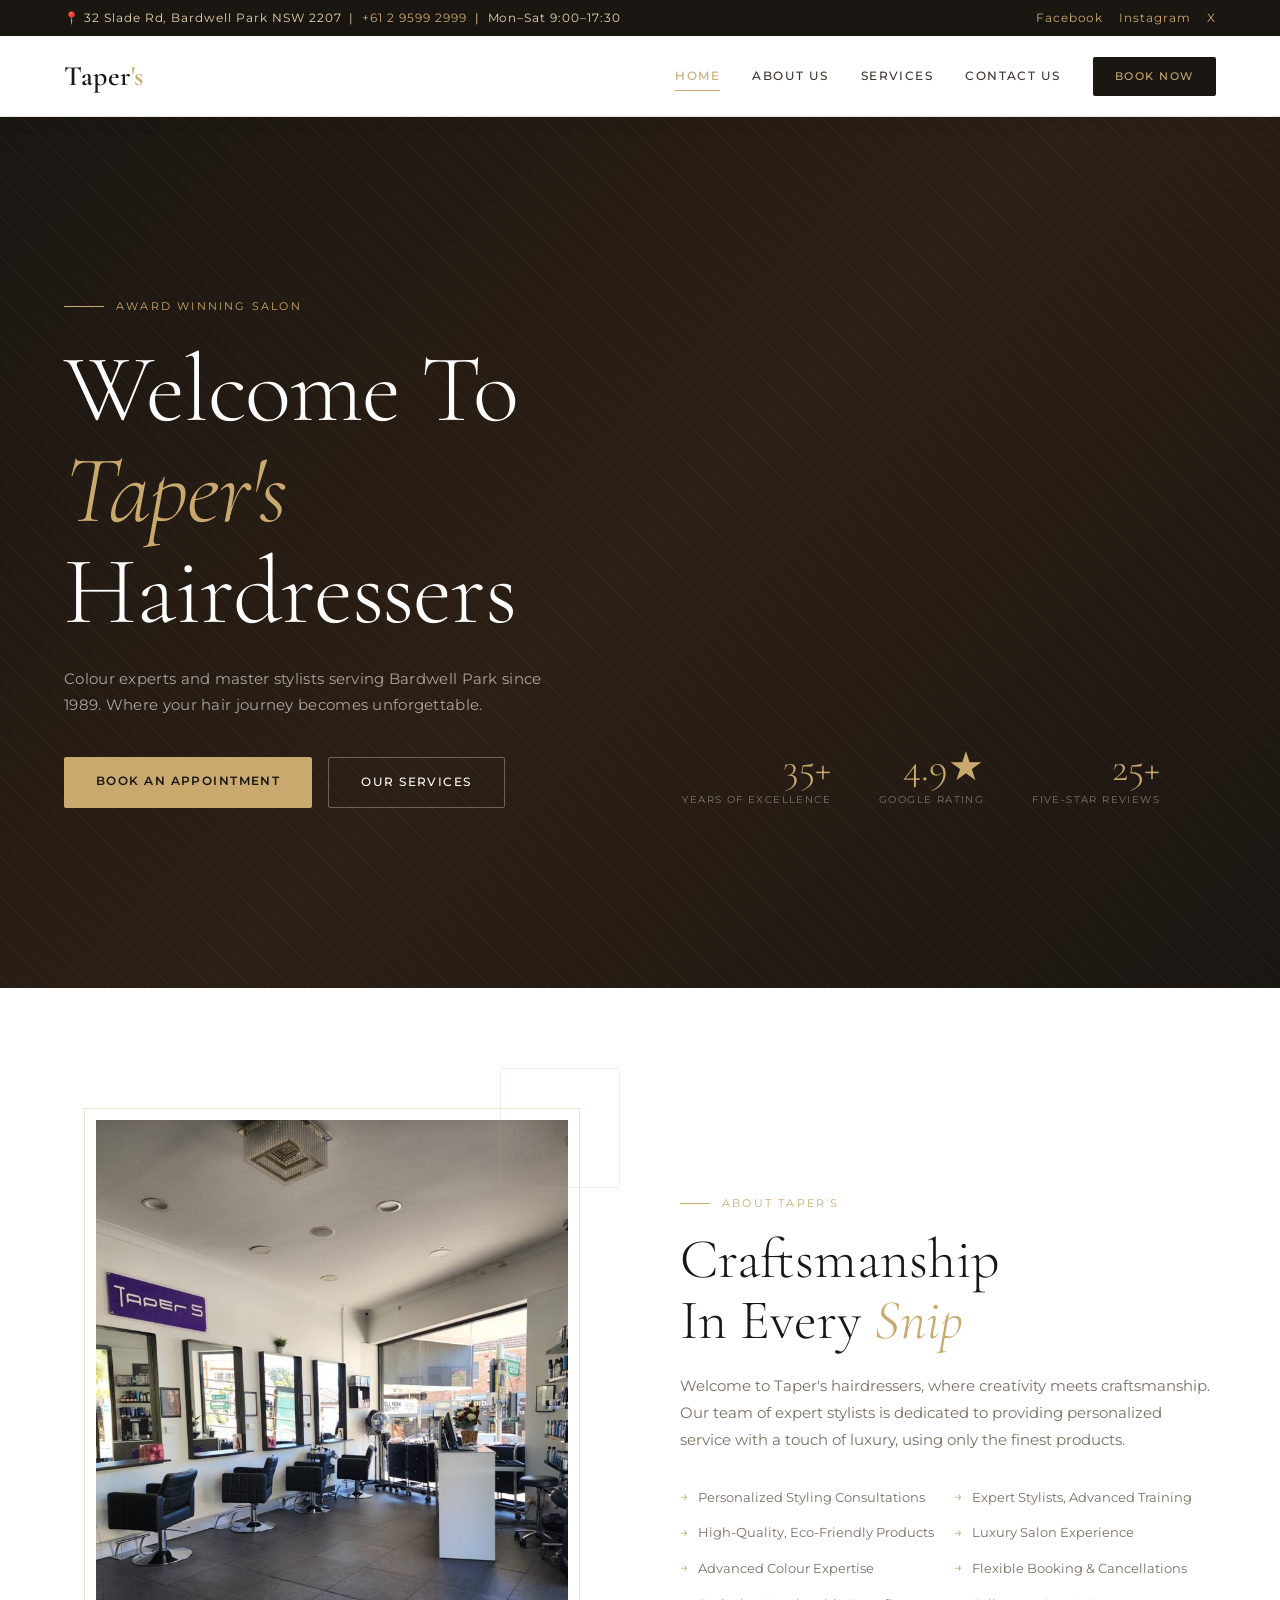
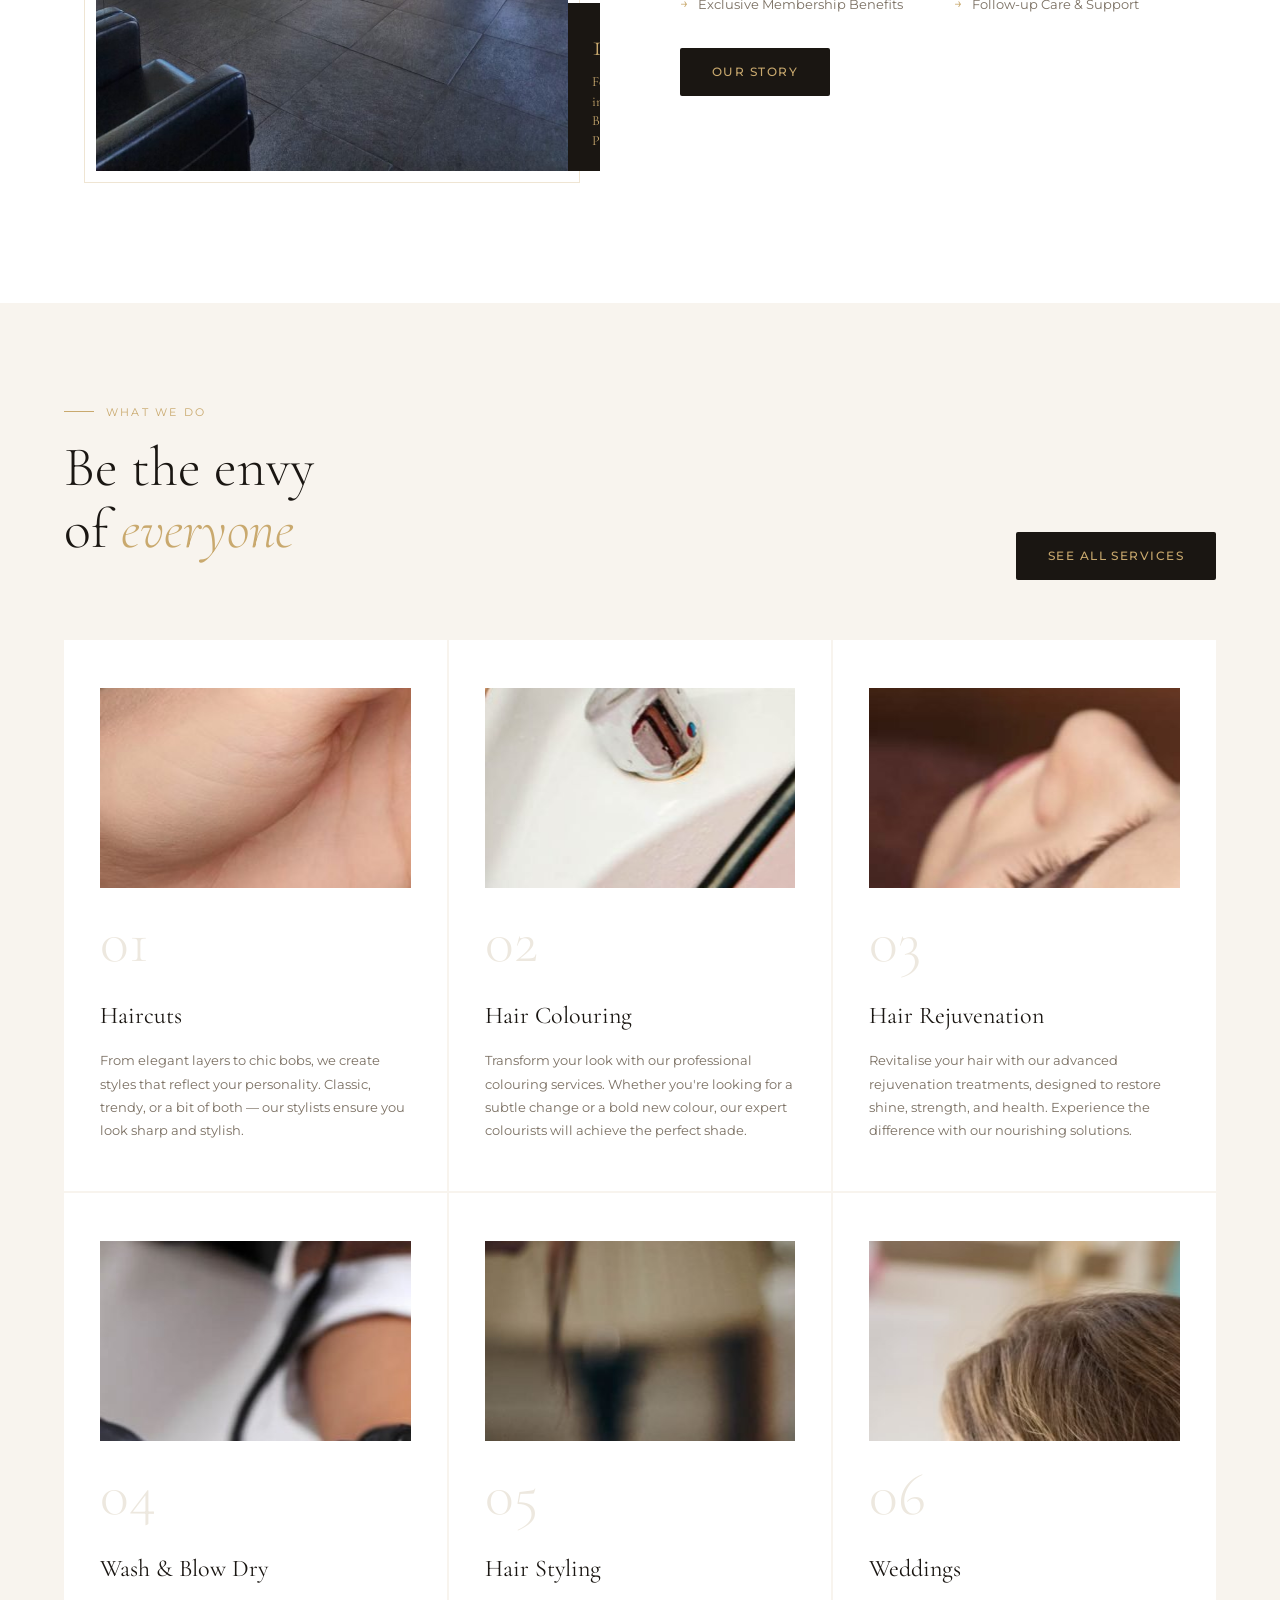
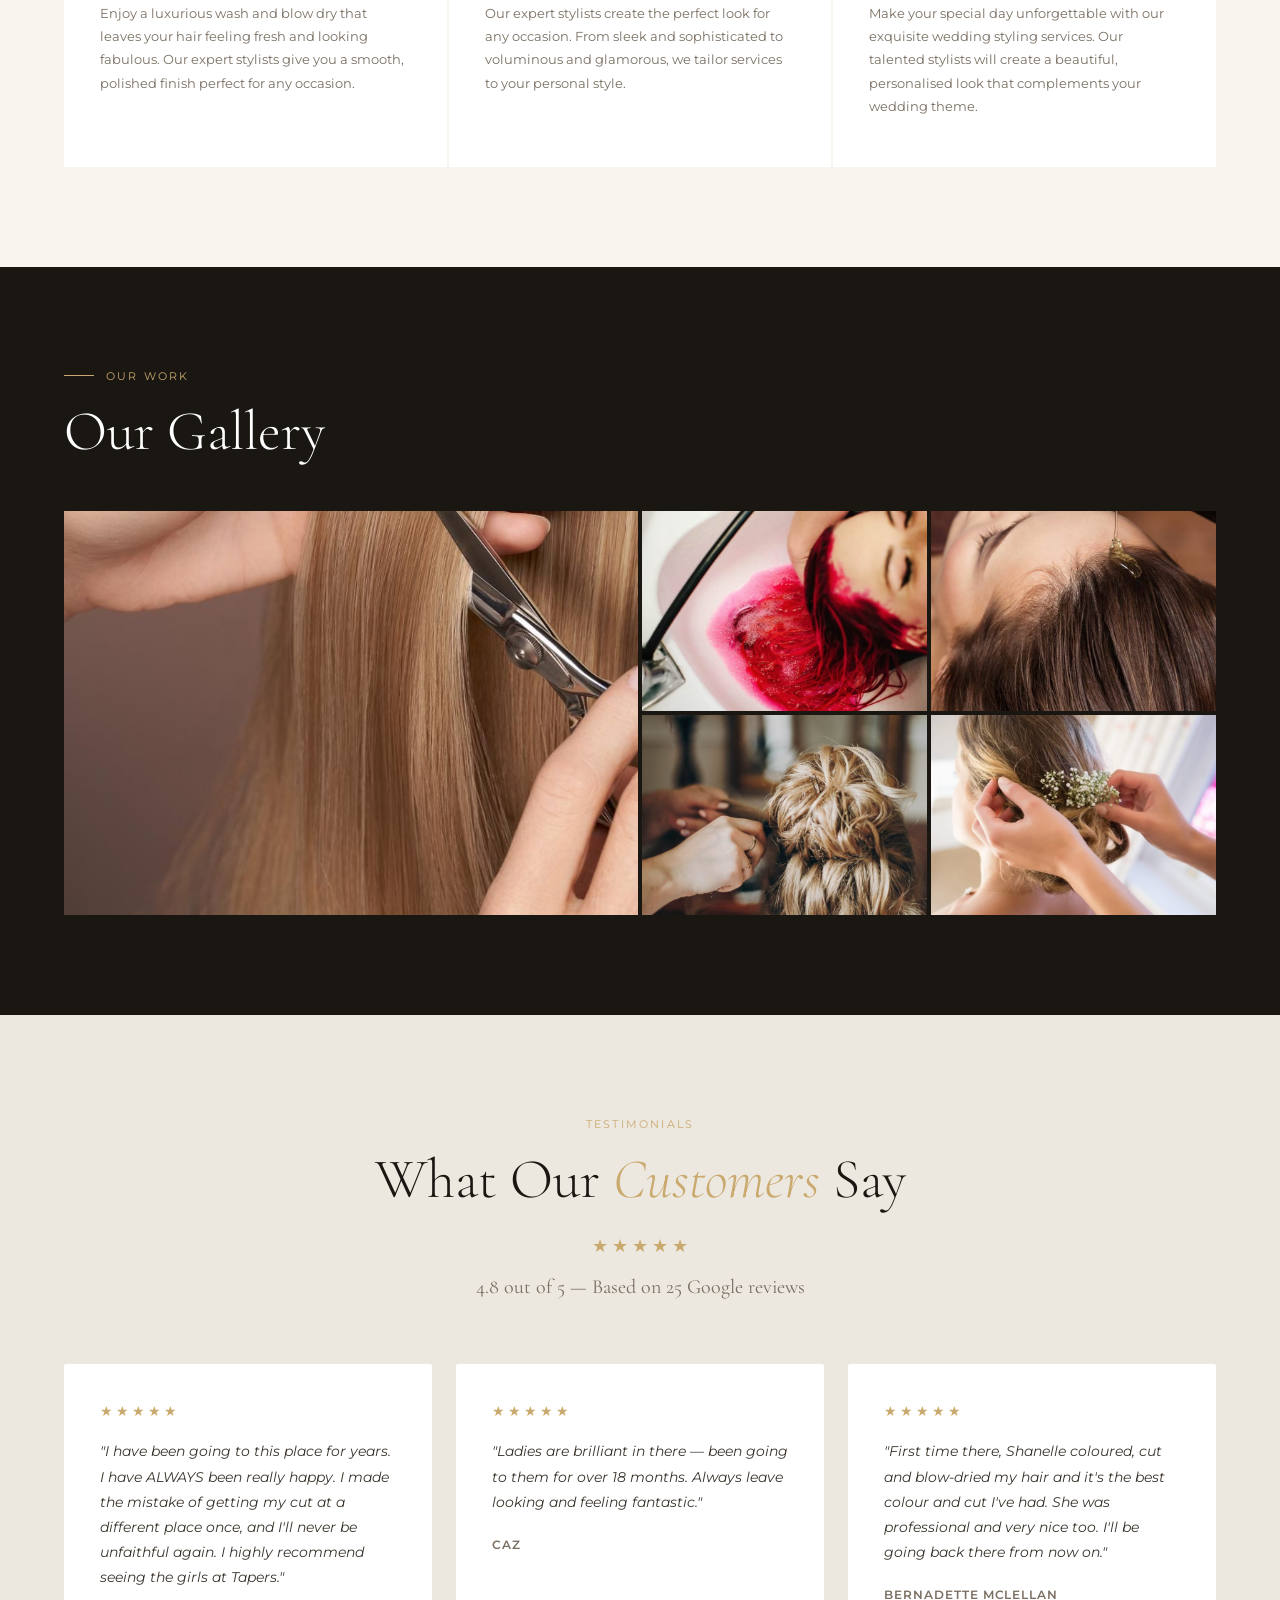
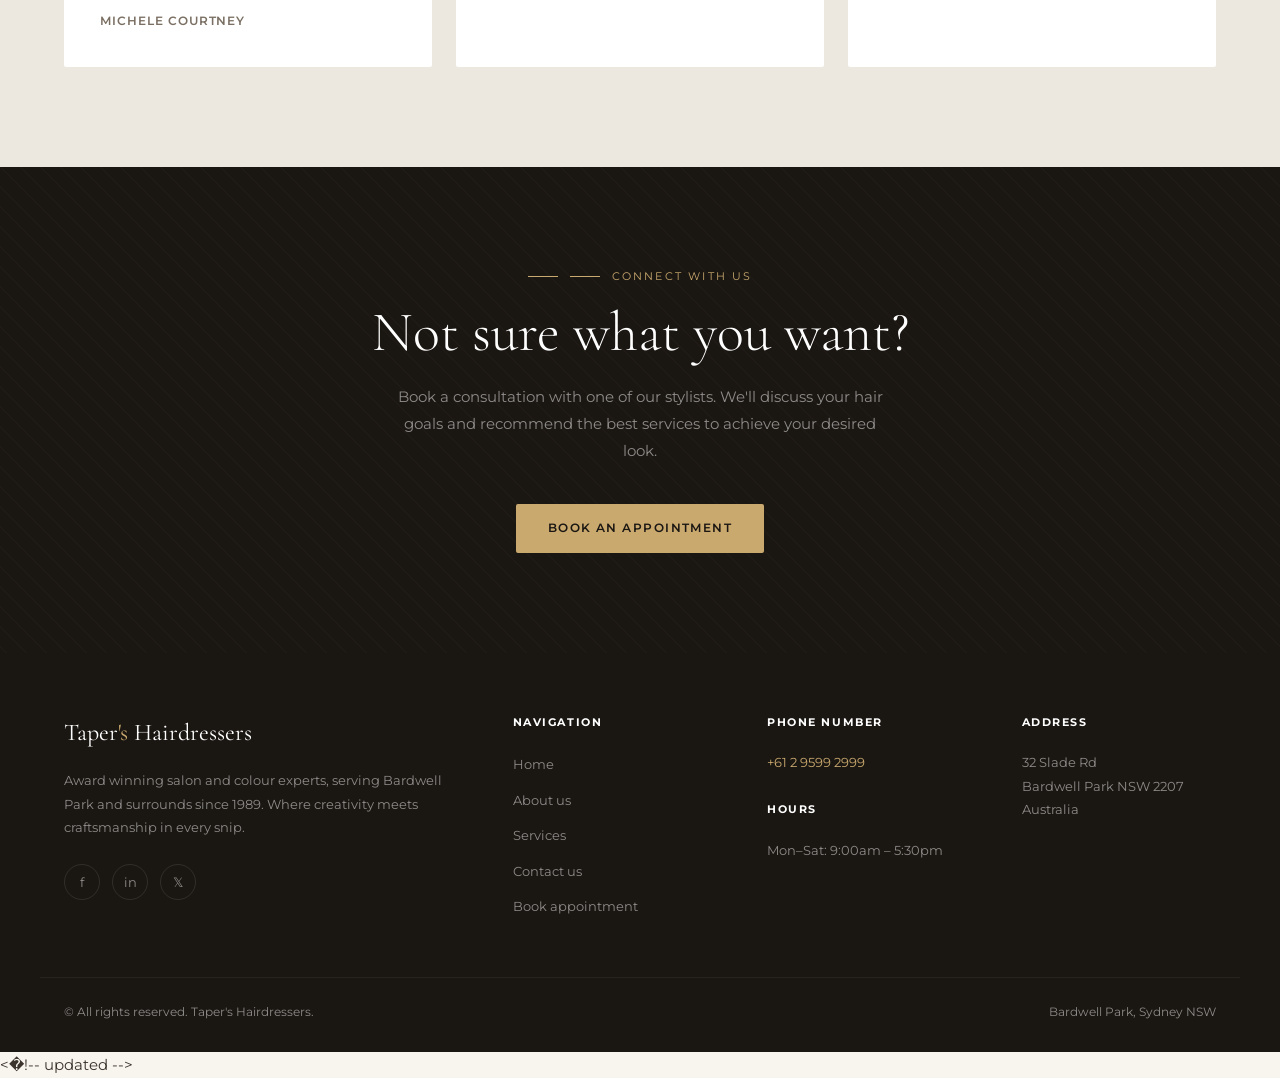
==== index.html @ 1b5b7ba8 "Refactor image handling in about section and add .gitignore for Netlify" ====
<!DOCTYPE html>
<html lang="en">
<head>
  <meta charset="UTF-8">
  <meta name="viewport" content="width=device-width, initial-scale=1.0">
  <title>Taper's Hairdressers – Award Winning Salon | Bardwell Park</title>
  <link rel="stylesheet" href="css/style.css">
</head>
<body>
  <div id="site-header"></div>

  <!-- HERO -->
  <section class="hero">
    <div class="hero-bg"></div>
    <div class="hero-pattern"></div>
    <div class="hero-content">
      <div class="hero-label animate delay-1">Award Winning Salon</div>
      <h1 class="animate delay-2">Welcome To<br><em>Taper's</em><br>Hairdressers</h1>
      <p class="animate delay-3">Colour experts and master stylists serving Bardwell Park since 1989. Where your hair journey becomes unforgettable.</p>
      <div class="hero-cta animate delay-4">
        <a href="https://www.makeonlinebooking.com/location/27350/taper-s-hairdressers-bardwell-park" target="_blank" class="btn-primary">Book An Appointment</a>
        <a href="services.html" class="btn-outline">Our Services</a>
      </div>
      <div class="hero-stats">
        <div class="stat-item">
          <div class="stat-num">35+</div>
          <div class="stat-label">Years of excellence</div>
        </div>
        <div class="stat-item">
          <div class="stat-num">4.9★</div>
          <div class="stat-label">Google rating</div>
        </div>
        <div class="stat-item">
          <div class="stat-num">25+</div>
          <div class="stat-label">Five-star reviews</div>
        </div>
      </div>
    </div>
  </section>

  <!-- ABOUT PREVIEW -->
  <section class="about">
    <div class="section-inner">
      <div class="about-grid">
        <div class="about-image-wrap">
          <div class="about-image-placeholder">
            <div class="about-image-inner">
              <img src="images/Shop.jpg" alt="Salon" style="width:100%;height:100%;object-fit:cover;display:block;">
              <div class="about-badge">
                <strong>1989</strong>
                Founded in Bardwell Park
              </div>
            </div>
          </div>
          <div class="about-accent"></div>
        </div>
        <div>
          <div class="section-label delay-1">About Taper's</div>
          <h2 class="section-title delay-2">Craftsmanship<br>In Every <em>Snip</em></h2>
          <p class="section-subtitle delay-3">Welcome to Taper's hairdressers, where creativity meets craftsmanship. Our team of expert stylists is dedicated to providing personalized service with a touch of luxury, using only the finest products.</p>
          <ul class="features-list">
            <li>Personalized Styling Consultations</li>
            <li>Expert Stylists, Advanced Training</li>
            <li>High-Quality, Eco-Friendly Products</li>
            <li>Luxury Salon Experience</li>
            <li>Advanced Colour Expertise</li>
            <li>Flexible Booking & Cancellations</li>
            <li>Exclusive Membership Benefits</li>
            <li>Follow-up Care & Support</li>
          </ul>
          <a href="about.html" class="btn-dark">Our Story</a>
        </div>
      </div>
    </div>
  </section>

  <!-- SERVICES PREVIEW -->
  <section class="services">
    <div class="section-inner">
      <div class="services-header">
        <div>
          <div class="section-label">What We Do</div>
          <h2 class="section-title">Be the envy<br>of <em>everyone</em></h2>
        </div>
        <a href="services.html" class="btn-dark">See All Services</a>
      </div>
      <div class="services-grid">
        <div class="service-card">
          <div class="service-img" style="background-image:url('images/Haircuts.jpg')"></div>
          <div class="service-num">01</div>
          <h3>Haircuts</h3>
          <p>From elegant layers to chic bobs, we create styles that reflect your personality. Classic, trendy, or a bit of both — our stylists ensure you look sharp and stylish.</p>
        </div>
        <div class="service-card">
          <div class="service-img" style="background-image:url('images/Hair%20Coluring.jpg')"></div>
          <div class="service-num">02</div>
          <h3>Hair Colouring</h3>
          <p>Transform your look with our professional colouring services. Whether you're looking for a subtle change or a bold new colour, our expert colourists will achieve the perfect shade.</p>
        </div>
        <div class="service-card">
          <div class="service-img" style="background-image:url('images/Hair%20Rejuvenation.jpg')"></div>
          <div class="service-num">03</div>
          <h3>Hair Rejuvenation</h3>
          <p>Revitalise your hair with our advanced rejuvenation treatments, designed to restore shine, strength, and health. Experience the difference with our nourishing solutions.</p>
        </div>
        <div class="service-card">
          <div class="service-img" style="background-image:url('images/Wash%20%26%20Blow%20Dry.jpg')"></div>
          <div class="service-num">04</div>
          <h3>Wash &amp; Blow Dry</h3>
          <p>Enjoy a luxurious wash and blow dry that leaves your hair feeling fresh and looking fabulous. Our expert stylists give you a smooth, polished finish perfect for any occasion.</p>
        </div>
        <div class="service-card">
          <div class="service-img" style="background-image:url('images/Hair%20Styling.jpg')"></div>
          <div class="service-num">05</div>
          <h3>Hair Styling</h3>
          <p>Our expert stylists create the perfect look for any occasion. From sleek and sophisticated to voluminous and glamorous, we tailor services to your personal style.</p>
        </div>
        <div class="service-card">
          <div class="service-img" style="background-image:url('images/Weddings.jpg')"></div>
          <div class="service-num">06</div>
          <h3>Weddings</h3>
          <p>Make your special day unforgettable with our exquisite wedding styling services. Our talented stylists will create a beautiful, personalised look that complements your wedding theme.</p>
        </div>
      </div>
    </div>
  </section>

  <!-- GALLERY -->
  <section class="gallery">
    <div class="section-inner">
      <div class="gallery-header">
        <div class="section-label" style="color:var(--gold)">Our Work</div>
        <h2 class="section-title">Our Gallery</h2>
      </div>
      <div class="gallery-grid">
        <div class="gallery-item" style="background-image:url('images/Haircuts.jpg')">
          <div class="gallery-item-inner">
            <div class="gallery-overlay"></div>
          </div>
        </div>
        <div class="gallery-item" style="background-image:url('images/Hair%20Coluring.jpg')"><div class="gallery-item-inner"><div class="gallery-overlay"></div></div></div>
        <div class="gallery-item" style="background-image:url('images/Hair%20Rejuvenation.jpg')"><div class="gallery-item-inner"><div class="gallery-overlay"></div></div></div>
        <div class="gallery-item" style="background-image:url('images/Hair%20Styling.jpg')"><div class="gallery-item-inner"><div class="gallery-overlay"></div></div></div>
        <div class="gallery-item" style="background-image:url('images/Weddings.jpg')"><div class="gallery-item-inner"><div class="gallery-overlay"></div></div></div>
      </div>
    </div>
  </section>

  <!-- REVIEWS -->
  <section class="reviews">
    <div class="section-inner">
      <div class="reviews-header">
        <div class="section-label">Testimonials</div>
        <h2 class="section-title">What Our <em>Customers</em> Say</h2>
        <div class="stars">
          <span class="star">★</span><span class="star">★</span><span class="star">★</span><span class="star">★</span><span class="star">★</span>
        </div>
        <p class="rating-text">4.8 out of 5 — Based on 25 Google reviews</p>
      </div>
      <div class="reviews-grid">
        <div class="review-card">
          <div class="review-stars">
            <span class="star">★</span><span class="star">★</span><span class="star">★</span><span class="star">★</span><span class="star">★</span>
          </div>
          <p class="review-text">"I have been going to this place for years. I have ALWAYS been really happy. I made the mistake of getting my cut at a different place once, and I'll never be unfaithful again. I highly recommend seeing the girls at Tapers."</p>
          <div class="review-author">Michele Courtney</div>
        </div>
        <div class="review-card">
          <div class="review-stars">
            <span class="star">★</span><span class="star">★</span><span class="star">★</span><span class="star">★</span><span class="star">★</span>
          </div>
          <p class="review-text">"Ladies are brilliant in there — been going to them for over 18 months. Always leave looking and feeling fantastic."</p>
          <div class="review-author">Caz</div>
        </div>
        <div class="review-card">
          <div class="review-stars">
            <span class="star">★</span><span class="star">★</span><span class="star">★</span><span class="star">★</span><span class="star">★</span>
          </div>
          <p class="review-text">"First time there, Shanelle coloured, cut and blow-dried my hair and it's the best colour and cut I've had. She was professional and very nice too. I'll be going back there from now on."</p>
          <div class="review-author">Bernadette McLellan</div>
        </div>
      </div>
    </div>
  </section>

  <!-- CTA -->
  <section class="cta-section">
    <div class="section-inner">
      <div class="section-label" style="justify-content:center;color:var(--gold)">
        <span style="display:block;width:30px;height:1px;background:var(--gold)"></span>
        Connect With Us
      </div>
      <h2 class="section-title">Not sure what you want?</h2>
      <p>Book a consultation with one of our stylists. We'll discuss your hair goals and recommend the best services to achieve your desired look.</p>
      <a href="https://www.makeonlinebooking.com/location/27350/taper-s-hairdressers-bardwell-park" target="_blank" class="btn-primary">Book An Appointment</a>
    </div>
  </section>

  <div id="site-footer"></div>

  <script src="js/main.js"></script>
  <script>
    document.getElementById('site-header').innerHTML = getHeader('Home');
    document.getElementById('site-footer').innerHTML = getFooter();
    initHamburger();
    initAnimations();
  </script>
</body>
</html>
< ! - -   u p d a t e d   - - > 
 
 
---- css/style.css ----
@import url('https://fonts.googleapis.com/css2?family=Cormorant+Garamond:ital,wght@0,300;0,400;0,500;0,600;1,300;1,400&family=Montserrat:wght@300;400;500;600&display=swap');

*, *::before, *::after { box-sizing: border-box; margin: 0; padding: 0; }

:root {
  --gold: #c9a96e;
  --gold-light: #e8d5b0;
  --dark: #1a1612;
  --dark-mid: #2c2620;
  --cream: #f8f4ee;
  --cream-mid: #ede8df;
  --text: #3a342c;
  --text-light: #7a6f62;
  --white: #ffffff;
}

html { scroll-behavior: smooth; }

body {
  font-family: 'Montserrat', sans-serif;
  background: var(--cream);
  color: var(--text);
  font-size: 15px;
  line-height: 1.7;
  overflow-x: hidden;
}

/* ── TOP BAR ── */
.top-bar {
  background: var(--dark);
  color: var(--gold-light);
  font-size: 12px;
  letter-spacing: 0.08em;
  padding: 8px 0;
  text-align: center;
}
.top-bar-inner {
  max-width: 1200px;
  margin: 0 auto;
  padding: 0 24px;
  display: flex;
  justify-content: space-between;
  align-items: center;
}
.top-bar a { color: var(--gold); text-decoration: none; }
.top-bar .socials { display: flex; gap: 16px; }
.top-bar .socials a:hover { color: var(--white); }

/* ── HEADER ── */
header {
  background: var(--white);
  border-bottom: 1px solid var(--cream-mid);
  position: sticky;
  top: 0;
  z-index: 100;
  box-shadow: 0 2px 20px rgba(0,0,0,0.06);
}
.header-inner {
  max-width: 1200px;
  margin: 0 auto;
  padding: 0 24px;
  display: flex;
  justify-content: space-between;
  align-items: center;
  height: 80px;
}
.logo {
  font-family: 'Cormorant Garamond', serif;
  font-size: 28px;
  font-weight: 600;
  color: var(--dark);
  text-decoration: none;
  letter-spacing: 0.02em;
}
.logo span { color: var(--gold); }

nav { display: flex; gap: 32px; align-items: center; }
nav a {
  font-size: 12px;
  font-weight: 500;
  letter-spacing: 0.12em;
  text-transform: uppercase;
  color: var(--text);
  text-decoration: none;
  position: relative;
  transition: color 0.25s;
}
nav a::after {
  content: '';
  position: absolute;
  bottom: -4px;
  left: 0;
  width: 0;
  height: 1px;
  background: var(--gold);
  transition: width 0.3s;
}
nav a:hover, nav a.active { color: var(--gold); }
nav a:hover::after, nav a.active::after { width: 100%; }

.btn-book {
  background: var(--dark);
  color: var(--gold) !important;
  padding: 10px 22px;
  border-radius: 2px;
  font-size: 11px !important;
  letter-spacing: 0.14em !important;
  transition: background 0.25s !important;
}
.btn-book::after { display: none !important; }
.btn-book:hover { background: var(--gold) !important; color: var(--dark) !important; }

/* ── HAMBURGER ── */
.hamburger {
  display: none;
  flex-direction: column;
  gap: 5px;
  cursor: pointer;
  padding: 4px;
  background: none;
  border: none;
}
.hamburger span {
  display: block;
  width: 24px;
  height: 2px;
  background: var(--dark);
  transition: all 0.3s;
}

/* ── HERO ── */
.hero {
  position: relative;
  min-height: 90vh;
  display: flex;
  align-items: center;
  background: var(--dark);
  overflow: hidden;
}
.hero-bg {
  position: absolute;
  inset: 0;
  background: linear-gradient(135deg, var(--dark) 0%, #2c1f15 50%, #1a1612 100%);
}
.hero-pattern {
  position: absolute;
  inset: 0;
  opacity: 0.04;
  background-image: repeating-linear-gradient(45deg, var(--gold) 0, var(--gold) 1px, transparent 0, transparent 50%);
  background-size: 20px 20px;
}
.hero-content {
  position: relative;
  max-width: 1200px;
  margin: 0 auto;
  padding: 80px 24px;
  width: 100%;
}
.hero-label {
  font-size: 11px;
  letter-spacing: 0.2em;
  text-transform: uppercase;
  color: var(--gold);
  margin-bottom: 24px;
  display: flex;
  align-items: center;
  gap: 12px;
}
.hero-label::before {
  content: '';
  display: block;
  width: 40px;
  height: 1px;
  background: var(--gold);
}
.hero h1 {
  font-family: 'Cormorant Garamond', serif;
  font-size: clamp(52px, 8vw, 96px);
  font-weight: 300;
  color: var(--white);
  line-height: 1.05;
  margin-bottom: 24px;
  letter-spacing: -0.01em;
}
.hero h1 em {
  font-style: italic;
  color: var(--gold);
}
.hero p {
  font-size: 15px;
  color: rgba(255,255,255,0.6);
  max-width: 480px;
  margin-bottom: 40px;
  letter-spacing: 0.02em;
}
.hero-cta {
  display: flex;
  gap: 16px;
  flex-wrap: wrap;
}
.btn-primary {
  background: var(--gold);
  color: var(--dark);
  padding: 14px 32px;
  font-size: 12px;
  font-weight: 600;
  letter-spacing: 0.12em;
  text-transform: uppercase;
  text-decoration: none;
  border-radius: 2px;
  transition: all 0.25s;
  display: inline-block;
}
.btn-primary:hover { background: var(--gold-light); }
.btn-outline {
  border: 1px solid rgba(255,255,255,0.3);
  color: var(--white);
  padding: 14px 32px;
  font-size: 12px;
  font-weight: 500;
  letter-spacing: 0.12em;
  text-transform: uppercase;
  text-decoration: none;
  border-radius: 2px;
  transition: all 0.25s;
  display: inline-block;
}
.btn-outline:hover { border-color: var(--gold); color: var(--gold); }

.hero-stats {
  position: absolute;
  right: 80px;
  bottom: 80px;
  display: flex;
  gap: 48px;
}
.stat-item { text-align: right; }
.stat-num {
  font-family: 'Cormorant Garamond', serif;
  font-size: 40px;
  font-weight: 300;
  color: var(--gold);
  line-height: 1;
}
.stat-label {
  font-size: 10px;
  letter-spacing: 0.14em;
  text-transform: uppercase;
  color: rgba(255,255,255,0.4);
  margin-top: 4px;
}

/* ── SECTIONS ── */
section { padding: 100px 0; }
.section-inner { max-width: 1200px; margin: 0 auto; padding: 0 24px; }

.section-label {
  font-size: 11px;
  letter-spacing: 0.2em;
  text-transform: uppercase;
  color: var(--gold);
  margin-bottom: 16px;
  display: flex;
  align-items: center;
  gap: 12px;
}
.section-label::before {
  content: '';
  display: block;
  width: 30px;
  height: 1px;
  background: var(--gold);
}
.section-title {
  font-family: 'Cormorant Garamond', serif;
  font-size: clamp(36px, 5vw, 56px);
  font-weight: 300;
  color: var(--dark);
  line-height: 1.1;
  margin-bottom: 20px;
}
.section-title em { font-style: italic; color: var(--gold); }
.section-subtitle {
  font-size: 15px;
  color: var(--text-light);
  max-width: 560px;
  line-height: 1.8;
}

/* ── ABOUT SECTION ── */
.about { background: var(--white); }
.about-grid {
  display: grid;
  grid-template-columns: 1fr 1fr;
  gap: 80px;
  align-items: center;
}
.about-image-wrap {
  position: relative;
}
.about-image-placeholder {
  width: 100%;
  aspect-ratio: 3/4;
  border-radius: 2px;
  display: flex;
  align-items: center;
  justify-content: center;
  overflow: hidden;
}
.about-image-placeholder::before {
  content: '';
  position: absolute;
  inset: 20px;
  border: 1px solid var(--gold);
  opacity: 0.3;
}
.about-image-inner {
  width: 100%;
  height: 100%;
  display: flex;
  align-items: flex-end;
  padding: 32px;
  position: relative;
}
.about-image-inner img {
  position: static;
  width: 100%;
  height: 100%;
  object-fit: cover;
  display: block;
}
.about-badge {
  position: relative;
  z-index: 1;
}
.about-accent {
  position: absolute;
  top: -20px;
  right: -20px;
  width: 120px;
  height: 120px;
  border: 1px solid var(--gold);
  opacity: 0.2;
}
.about-badge {
  background: var(--dark);
  color: var(--gold);
  padding: 20px 24px;
  font-family: 'Cormorant Garamond', serif;
  font-size: 14px;
  line-height: 1.4;
}
.about-badge strong {
  display: block;
  font-size: 32px;
  font-weight: 300;
  margin-bottom: 4px;
}
.features-list {
  list-style: none;
  margin: 32px 0;
  display: grid;
  grid-template-columns: 1fr 1fr;
  gap: 12px;
}
.features-list li {
  font-size: 13px;
  color: var(--text-light);
  display: flex;
  align-items: center;
  gap: 10px;
}
.features-list li::before {
  content: '→';
  color: var(--gold);
  font-size: 14px;
  flex-shrink: 0;
}
.btn-dark {
  background: var(--dark);
  color: var(--gold);
  padding: 14px 32px;
  font-size: 12px;
  font-weight: 500;
  letter-spacing: 0.12em;
  text-transform: uppercase;
  text-decoration: none;
  border-radius: 2px;
  transition: all 0.25s;
  display: inline-block;
}
.btn-dark:hover { background: var(--gold); color: var(--dark); }

/* ── SERVICES ── */
.services { background: var(--cream); }
.services-header {
  display: flex;
  justify-content: space-between;
  align-items: flex-end;
  margin-bottom: 60px;
}
.services-grid {
  display: grid;
  grid-template-columns: repeat(3, 1fr);
  gap: 2px;
}
.service-card {
  background: var(--white);
  padding: 48px 36px;
  transition: all 0.3s;
  position: relative;
  overflow: hidden;
}
.service-card::before {
  content: '';
  position: absolute;
  bottom: 0;
  left: 0;
  width: 0;
  height: 2px;
  background: var(--gold);
  transition: width 0.4s;
}
.service-card:hover { transform: translateY(-4px); box-shadow: 0 20px 60px rgba(0,0,0,0.08); }
.service-card:hover::before { width: 100%; }
.service-num {
  font-family: 'Cormorant Garamond', serif;
  font-size: 60px;
  font-weight: 300;
  color: var(--cream-mid);
  line-height: 1;
  margin-bottom: 24px;
}
.service-img {
  width: 100%;
  height: 200px;
  margin-bottom: 24px;
  overflow: hidden;
  position: relative;
}
.service-img img {
  width: 100%;
  height: 200px;
  object-fit: cover;
  display: block;
}
.service-img-inner {
  width: 100%;
  height: 100%;
  background: linear-gradient(135deg, var(--cream-mid) 0%, #c8b89a 100%);
  display: flex;
  align-items: center;
  justify-content: center;
  font-family: 'Cormorant Garamond', serif;
  font-size: 48px;
  color: rgba(201,169,110,0.3);
}
.service-card h3 {
  font-family: 'Cormorant Garamond', serif;
  font-size: 24px;
  font-weight: 400;
  color: var(--dark);
  margin-bottom: 12px;
}
.service-card p { font-size: 13px; color: var(--text-light); line-height: 1.8; }

/* ── GALLERY ── */
.gallery { background: var(--dark); padding: 100px 0; }
.gallery .section-title { color: var(--white); }
.gallery-header { margin-bottom: 48px; }
.gallery-grid {
  display: grid;
  grid-template-columns: repeat(4, 1fr);
  grid-template-rows: 200px 200px;
  gap: 4px;
}
.gallery-item {
  background: var(--dark-mid);
  background-size: cover;
  background-position: center;
  background-repeat: no-repeat;
  overflow: hidden;
  position: relative;
  cursor: pointer;
}
.gallery-item:first-child { grid-column: span 2; grid-row: span 2; }
.gallery-item-inner {
  width: 100%;
  height: 100%;
  background: transparent;
  transition: transform 0.5s;
  display: flex;
  align-items: center;
  justify-content: center;
}
.gallery-item-inner img {
  width: 100%;
  height: 100%;
  object-fit: cover;
  display: block;
}
.gallery-item:hover .gallery-item-inner { transform: scale(1.05); }
.gallery-overlay {
  position: absolute;
  inset: 0;
  background: rgba(201,169,110,0);
  transition: background 0.3s;
  display: flex;
  align-items: center;
  justify-content: center;
}
.gallery-item:hover .gallery-overlay { background: rgba(201,169,110,0.15); }
.gallery-icon {
  font-family: 'Cormorant Garamond', serif;
  font-size: 32px;
  color: rgba(201,169,110,0.4);
  display: none;
}

/* ── REVIEWS ── */
.reviews { background: var(--cream-mid); }
.reviews-header { text-align: center; margin-bottom: 60px; }
.reviews-header .section-label { justify-content: center; }
.reviews-header .section-label::before { display: none; }
.stars {
  display: flex;
  justify-content: center;
  gap: 4px;
  margin-bottom: 8px;
}
.star { color: var(--gold); font-size: 18px; }
.rating-text {
  font-family: 'Cormorant Garamond', serif;
  font-size: 20px;
  color: var(--text-light);
}
.reviews-grid {
  display: grid;
  grid-template-columns: repeat(3, 1fr);
  gap: 24px;
}
.review-card {
  background: var(--white);
  padding: 36px;
  border-radius: 2px;
}
.review-stars { display: flex; gap: 3px; margin-bottom: 16px; }
.review-stars .star { font-size: 14px; }
.review-text {
  font-size: 14px;
  color: var(--text);
  line-height: 1.8;
  margin-bottom: 20px;
  font-style: italic;
}
.review-author {
  font-size: 12px;
  font-weight: 600;
  letter-spacing: 0.08em;
  color: var(--text-light);
  text-transform: uppercase;
}

/* ── CONNECT CTA ── */
.cta-section {
  background: var(--dark);
  padding: 100px 0;
  text-align: center;
  position: relative;
  overflow: hidden;
}
.cta-section::before {
  content: '';
  position: absolute;
  inset: 0;
  opacity: 0.03;
  background-image: repeating-linear-gradient(45deg, var(--gold) 0, var(--gold) 1px, transparent 0, transparent 50%);
  background-size: 20px 20px;
}
.cta-section .section-title { color: var(--white); }
.cta-section p { color: rgba(255,255,255,0.5); max-width: 500px; margin: 0 auto 40px; font-size: 15px; line-height: 1.8; }

/* ── CONTACT ── */
.contact { background: var(--white); }
.contact-grid {
  display: grid;
  grid-template-columns: 1fr 1fr;
  gap: 80px;
}
.contact-cards {
  display: grid;
  grid-template-columns: 1fr 1fr;
  gap: 20px;
  margin-bottom: 40px;
}
.contact-card {
  background: var(--cream);
  padding: 28px 24px;
  border-radius: 2px;
}
.contact-card h4 {
  font-family: 'Cormorant Garamond', serif;
  font-size: 18px;
  color: var(--dark);
  margin-bottom: 8px;
}
.contact-card p { font-size: 13px; color: var(--text-light); line-height: 1.6; }
.contact-card a { color: var(--gold); text-decoration: none; }
.contact-socials { display: flex; gap: 12px; }
.social-link {
  width: 40px;
  height: 40px;
  border: 1px solid var(--cream-mid);
  display: flex;
  align-items: center;
  justify-content: center;
  border-radius: 50%;
  font-size: 14px;
  color: var(--text-light);
  text-decoration: none;
  transition: all 0.25s;
}
.social-link:hover { border-color: var(--gold); color: var(--gold); }

/* ── CONTACT FORM ── */
.contact-form { display: flex; flex-direction: column; gap: 16px; }
.form-field { display: flex; flex-direction: column; gap: 6px; }
.form-field label { font-size: 11px; letter-spacing: 0.1em; text-transform: uppercase; color: var(--text-light); }
.form-field input,
.form-field textarea {
  background: var(--cream);
  border: 1px solid var(--cream-mid);
  padding: 14px 16px;
  font-family: 'Montserrat', sans-serif;
  font-size: 14px;
  color: var(--text);
  border-radius: 2px;
  outline: none;
  transition: border-color 0.25s;
  width: 100%;
}
.form-field input:focus,
.form-field textarea:focus { border-color: var(--gold); }
.form-field textarea { resize: vertical; min-height: 120px; }
.btn-submit {
  background: var(--dark);
  color: var(--gold);
  border: none;
  padding: 14px 32px;
  font-family: 'Montserrat', sans-serif;
  font-size: 12px;
  font-weight: 500;
  letter-spacing: 0.12em;
  text-transform: uppercase;
  cursor: pointer;
  border-radius: 2px;
  transition: all 0.25s;
  align-self: flex-start;
}
.btn-submit:hover { background: var(--gold); color: var(--dark); }

/* ── MAP ── */
.map-section { padding: 0; }
.map-section iframe { display: block; width: 100%; height: 360px; border: none; filter: grayscale(20%); }

/* ── FOOTER ── */
footer {
  background: var(--dark);
  color: rgba(255,255,255,0.5);
  padding: 60px 0 30px;
}
.footer-grid {
  max-width: 1200px;
  margin: 0 auto;
  padding: 0 24px;
  display: grid;
  grid-template-columns: 2fr 1fr 1fr 1fr;
  gap: 60px;
  margin-bottom: 48px;
}
.footer-logo {
  font-family: 'Cormorant Garamond', serif;
  font-size: 24px;
  color: var(--white);
  margin-bottom: 16px;
}
.footer-logo span { color: var(--gold); }
.footer-desc { font-size: 13px; line-height: 1.8; margin-bottom: 24px; }
.footer-socials { display: flex; gap: 12px; }
.footer-social {
  width: 36px;
  height: 36px;
  border: 1px solid rgba(255,255,255,0.1);
  border-radius: 50%;
  display: flex;
  align-items: center;
  justify-content: center;
  font-size: 13px;
  color: rgba(255,255,255,0.5);
  text-decoration: none;
  transition: all 0.25s;
}
.footer-social:hover { border-color: var(--gold); color: var(--gold); }
.footer-col h5 {
  font-size: 11px;
  letter-spacing: 0.14em;
  text-transform: uppercase;
  color: var(--white);
  margin-bottom: 20px;
}
.footer-col ul { list-style: none; }
.footer-col ul li { margin-bottom: 10px; }
.footer-col ul li a {
  font-size: 13px;
  color: rgba(255,255,255,0.5);
  text-decoration: none;
  transition: color 0.25s;
}
.footer-col ul li a:hover { color: var(--gold); }
.footer-col p { font-size: 13px; line-height: 1.8; }
.footer-bottom {
  max-width: 1200px;
  margin: 0 auto;
  padding: 24px 24px 0;
  border-top: 1px solid rgba(255,255,255,0.06);
  font-size: 12px;
  display: flex;
  justify-content: space-between;
}

/* ── PAGE HERO ── */
.page-hero {
  background: var(--dark);
  padding: 80px 0;
  text-align: center;
  position: relative;
  overflow: hidden;
}
.page-hero::before {
  content: '';
  position: absolute;
  inset: 0;
  opacity: 0.04;
  background-image: repeating-linear-gradient(45deg, var(--gold) 0, var(--gold) 1px, transparent 0, transparent 50%);
  background-size: 20px 20px;
}
.page-hero h1 {
  font-family: 'Cormorant Garamond', serif;
  font-size: clamp(40px, 6vw, 72px);
  font-weight: 300;
  color: var(--white);
  position: relative;
}
.page-hero .breadcrumb {
  font-size: 12px;
  letter-spacing: 0.1em;
  color: rgba(255,255,255,0.4);
  margin-bottom: 16px;
  position: relative;
}
.page-hero .breadcrumb a { color: var(--gold); text-decoration: none; }

/* ── ABOUT PAGE ── */
.about-story { background: var(--white); }
.about-story-grid {
  display: grid;
  grid-template-columns: 1fr 1fr;
  gap: 80px;
  align-items: start;
}
.about-story-text p { font-size: 15px; color: var(--text-light); line-height: 1.9; margin-bottom: 20px; }
.value-list { list-style: none; margin: 24px 0; }
.value-list li {
  padding: 16px 0;
  border-bottom: 1px solid var(--cream-mid);
  font-size: 14px;
  color: var(--text);
  display: flex;
  align-items: flex-start;
  gap: 12px;
}
.value-list li strong { color: var(--dark); }
.value-icon { color: var(--gold); font-size: 16px; flex-shrink: 0; margin-top: 2px; }
.about-image-2 {
  width: 100%;
  aspect-ratio: 4/5;
  background: linear-gradient(160deg, var(--cream-mid) 0%, #c8b89a 100%);
  border-radius: 2px;
  position: relative;
}
.about-image-2::after {
  content: 'Est. 1989';
  position: absolute;
  bottom: 24px;
  right: 24px;
  background: var(--dark);
  color: var(--gold);
  font-family: 'Cormorant Garamond', serif;
  font-size: 16px;
  padding: 12px 20px;
  letter-spacing: 0.06em;
}

/* ── SERVICES PAGE ── */
.services-full { background: var(--cream); }
.services-full-grid {
  display: grid;
  grid-template-columns: repeat(3, 1fr);
  gap: 2px;
}
.service-full-card {
  background: var(--white);
  padding: 48px 36px;
  transition: all 0.3s;
}
.service-full-img {
  width: 100%;
  height: 200px;
  background: var(--cream-mid);
  background-size: cover;
  background-position: center;
  background-repeat: no-repeat;
  margin-bottom: 24px;
  border-radius: 2px;
}
.service-full-card:hover { box-shadow: 0 20px 60px rgba(0,0,0,0.08); transform: translateY(-4px); }
.service-full-card h3 {
  font-family: 'Cormorant Garamond', serif;
  font-size: 26px;
  font-weight: 400;
  color: var(--dark);
  margin-bottom: 16px;
}
.service-full-card p { font-size: 14px; color: var(--text-light); line-height: 1.8; }
.service-icon {
  width: 48px;
  height: 48px;
  border: 1px solid var(--gold);
  display: flex;
  align-items: center;
  justify-content: center;
  margin-bottom: 24px;
  color: var(--gold);
  font-size: 20px;
}

/* ── RESPONSIVE ── */
@media (max-width: 1024px) {
  .hero-stats { position: static; flex-direction: row; margin-top: 60px; }
  .stat-item { text-align: left; }
  .footer-grid { grid-template-columns: 1fr 1fr; gap: 40px; }
}

@media (max-width: 768px) {
  nav { display: none; position: fixed; top: 80px; left: 0; right: 0; background: var(--white); flex-direction: column; padding: 24px; gap: 20px; box-shadow: 0 20px 40px rgba(0,0,0,0.1); z-index: 99; }
  nav.open { display: flex; }
  nav a { font-size: 14px; }
  .hamburger { display: flex; }
  .about-grid, .about-story-grid, .contact-grid { grid-template-columns: 1fr; gap: 40px; }
  .services-grid, .services-full-grid, .reviews-grid { grid-template-columns: 1fr; }
  .gallery-grid { grid-template-columns: repeat(2, 1fr); }
  .gallery-item:first-child { grid-column: span 1; grid-row: span 1; }
  .hero-stats { flex-direction: column; gap: 24px; }
  .services-header { flex-direction: column; align-items: flex-start; gap: 20px; }
  .footer-grid { grid-template-columns: 1fr; gap: 32px; }
  .footer-bottom { flex-direction: column; gap: 8px; }
  .contact-cards { grid-template-columns: 1fr; }
  .features-list { grid-template-columns: 1fr; }
}

/* ── ANIMATIONS ── */
@keyframes fadeUp {
  from { opacity: 0; transform: translateY(30px); }
  to { opacity: 1; transform: translateY(0); }
}
.animate { animation: fadeUp 0.7s ease forwards; }
.delay-1 { animation-delay: 0.1s; opacity: 0; }
.delay-2 { animation-delay: 0.2s; opacity: 0; }
.delay-3 { animation-delay: 0.3s; opacity: 0; }
.delay-4 { animation-delay: 0.4s; opacity: 0; }

/* ── FORM SUCCESS ── */
.form-success {
  background: rgba(201,169,110,0.1);
  border: 1px solid var(--gold);
  color: var(--dark);
  padding: 16px 20px;
  font-size: 14px;
  border-radius: 2px;
  display: none;
}
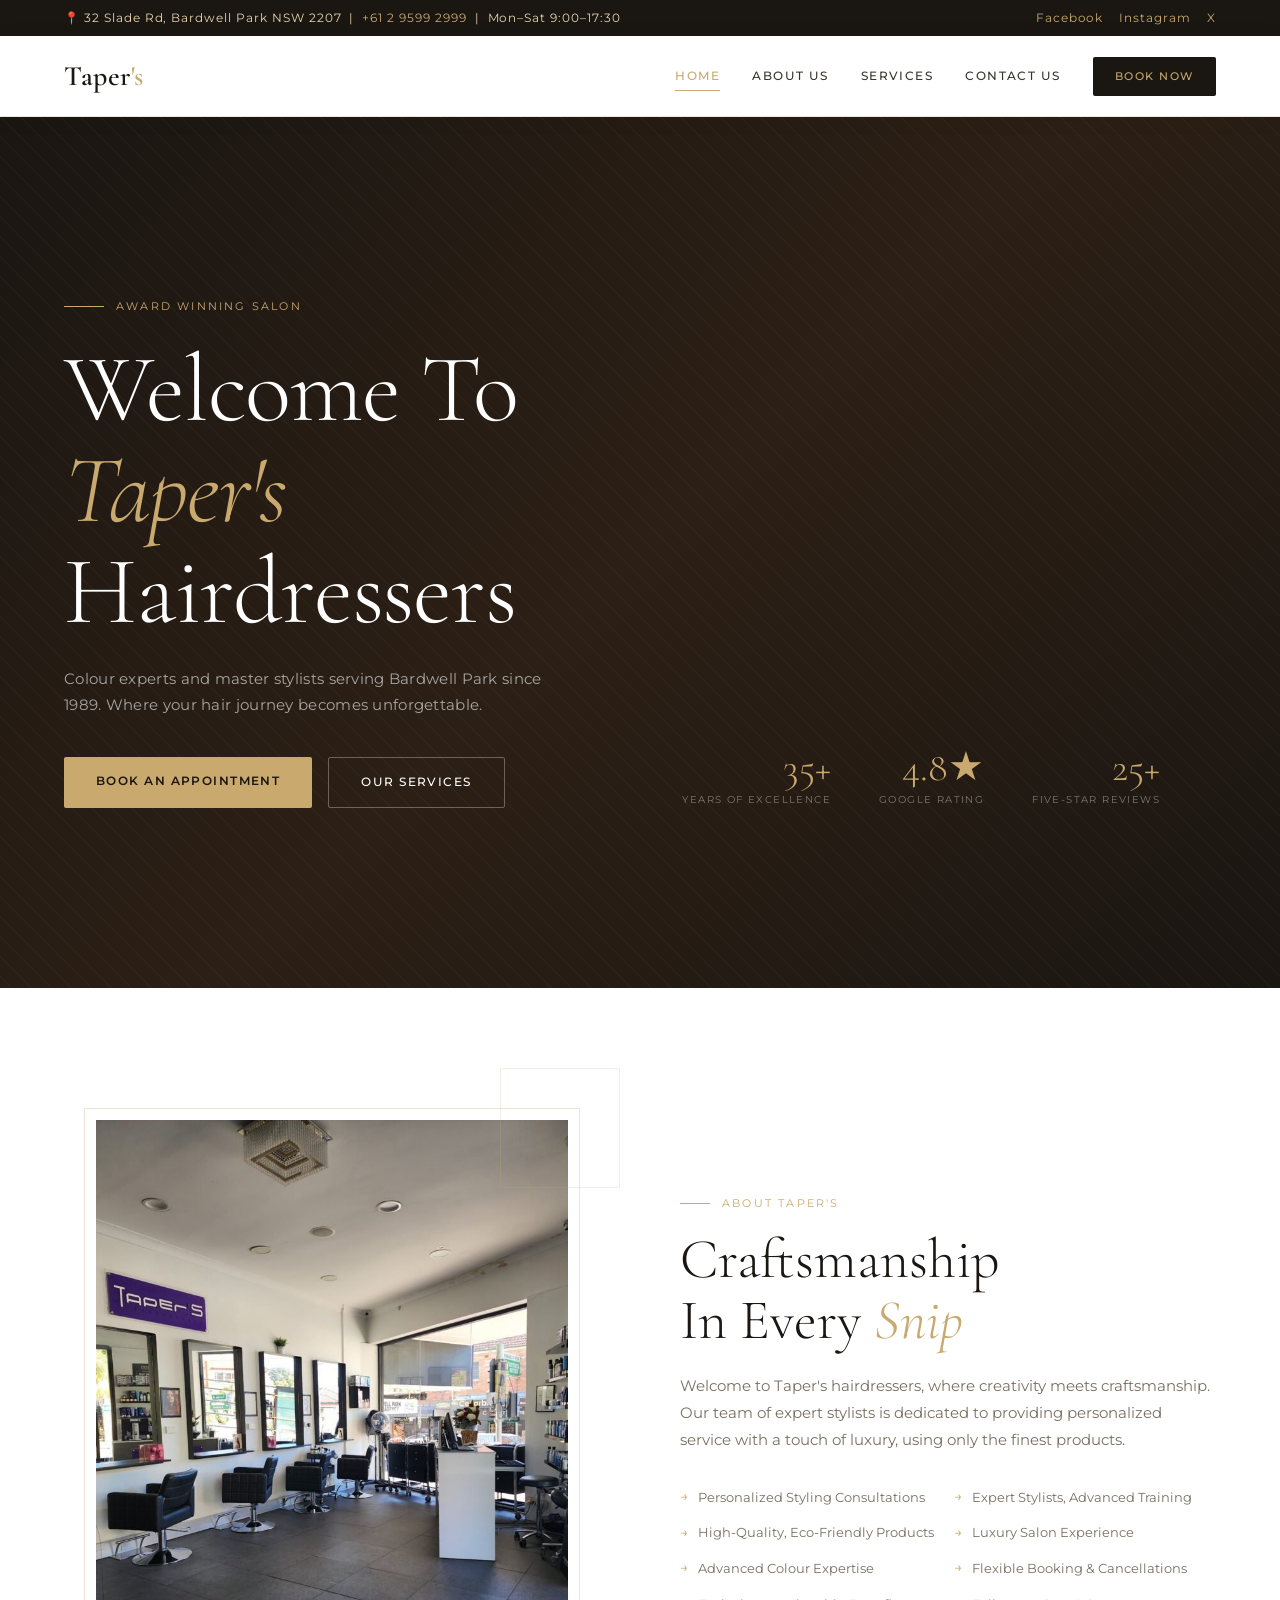
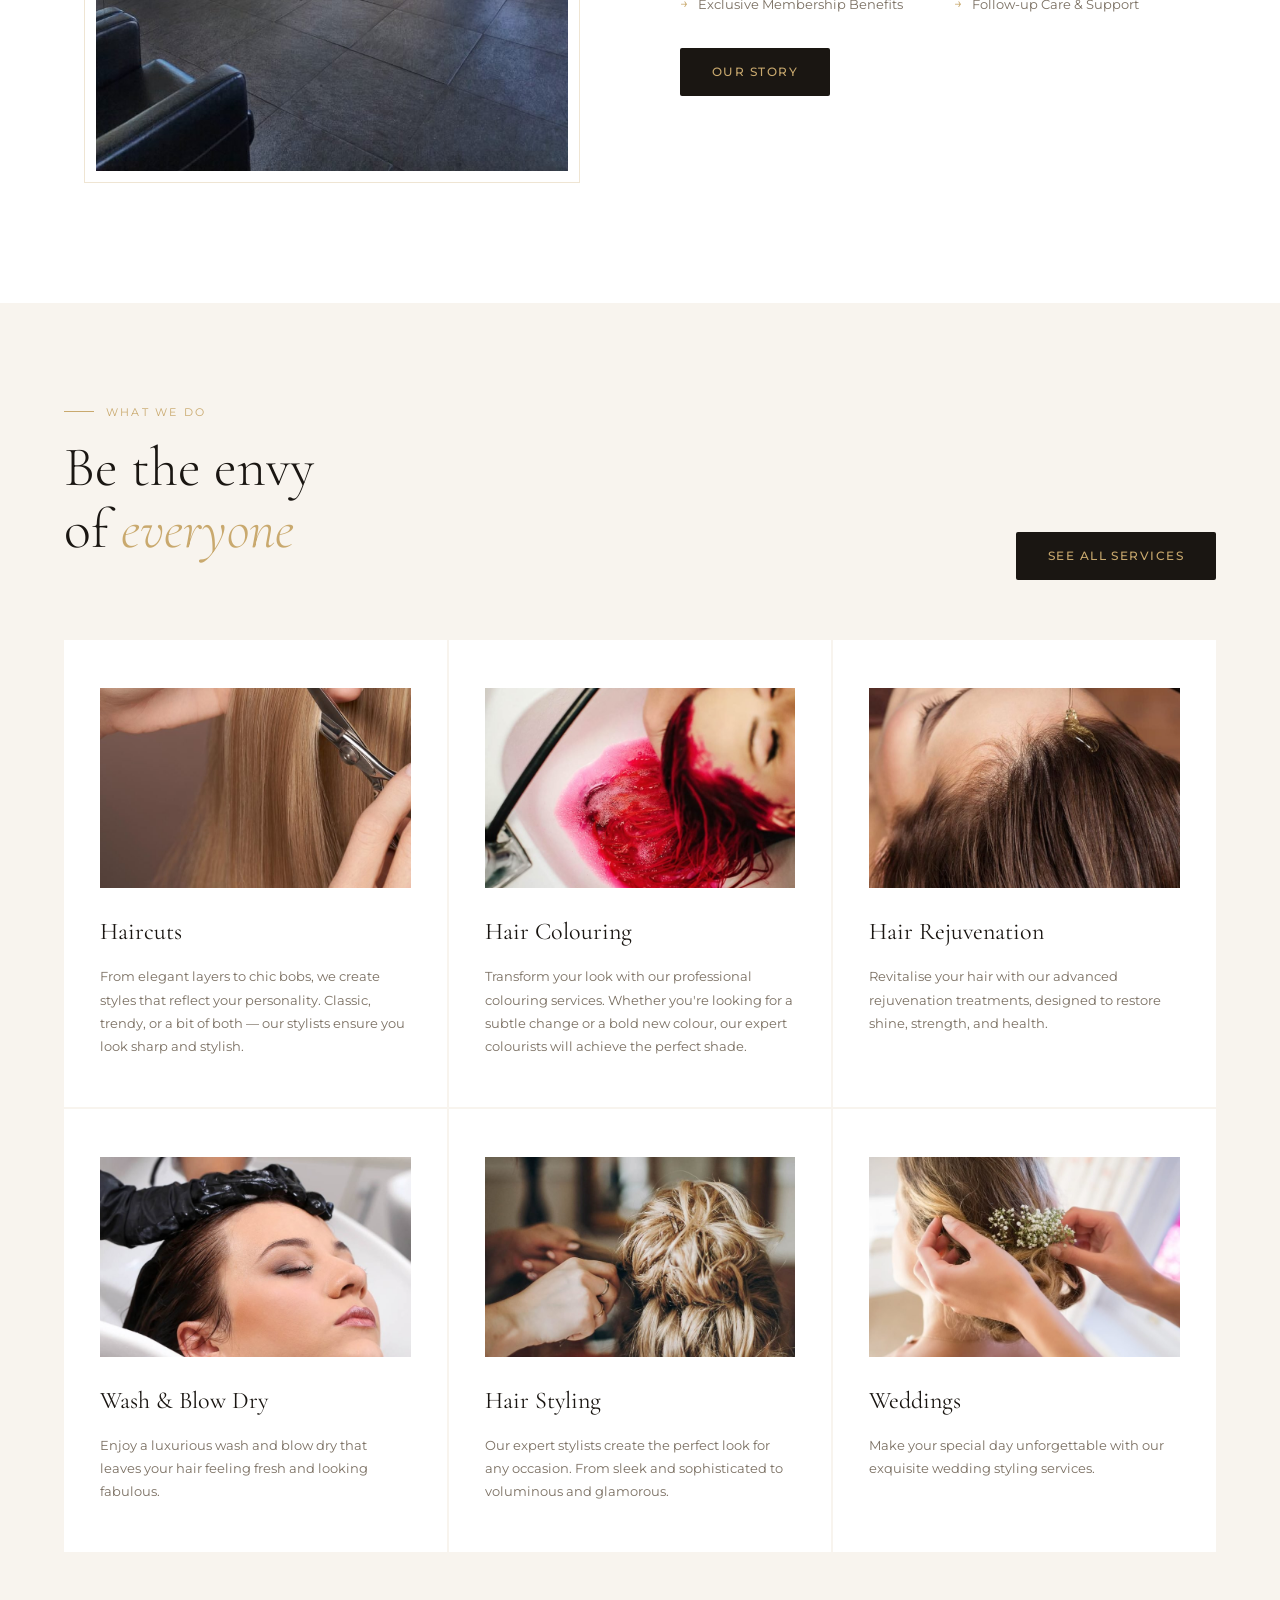
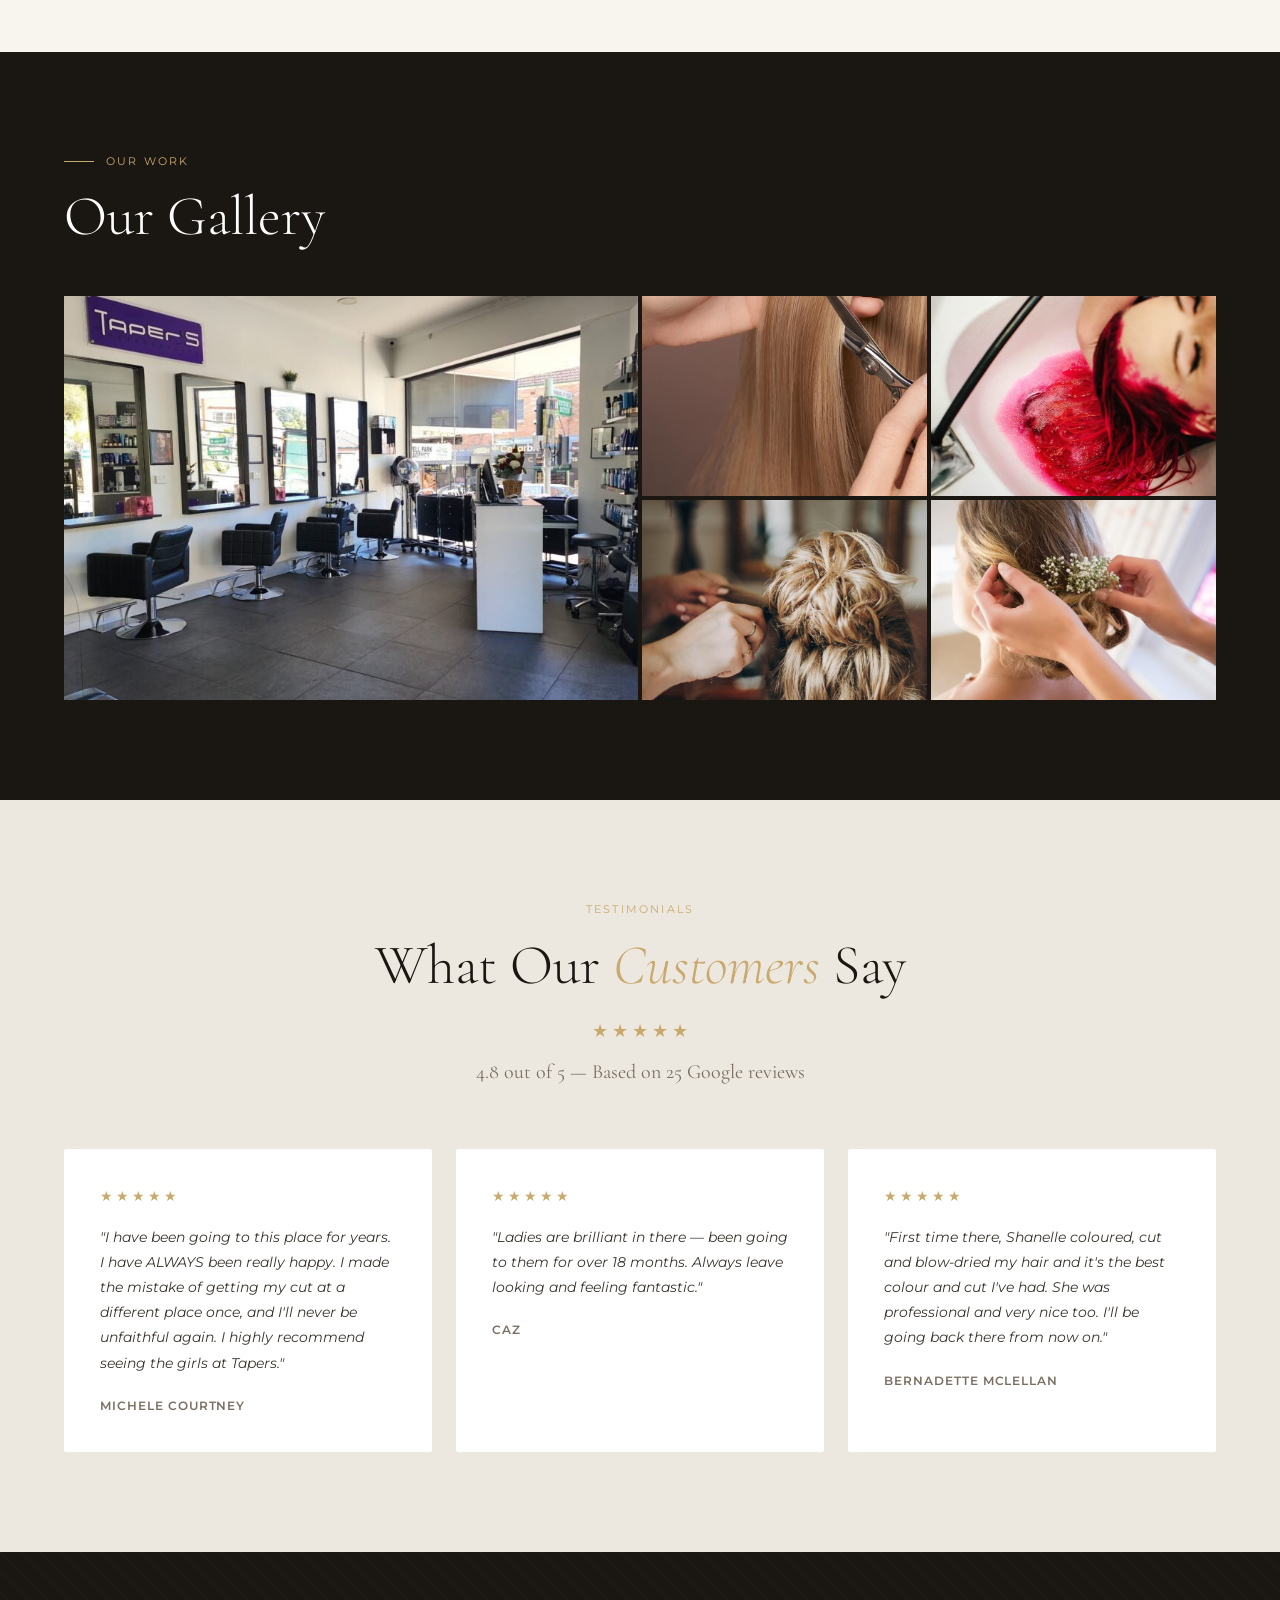
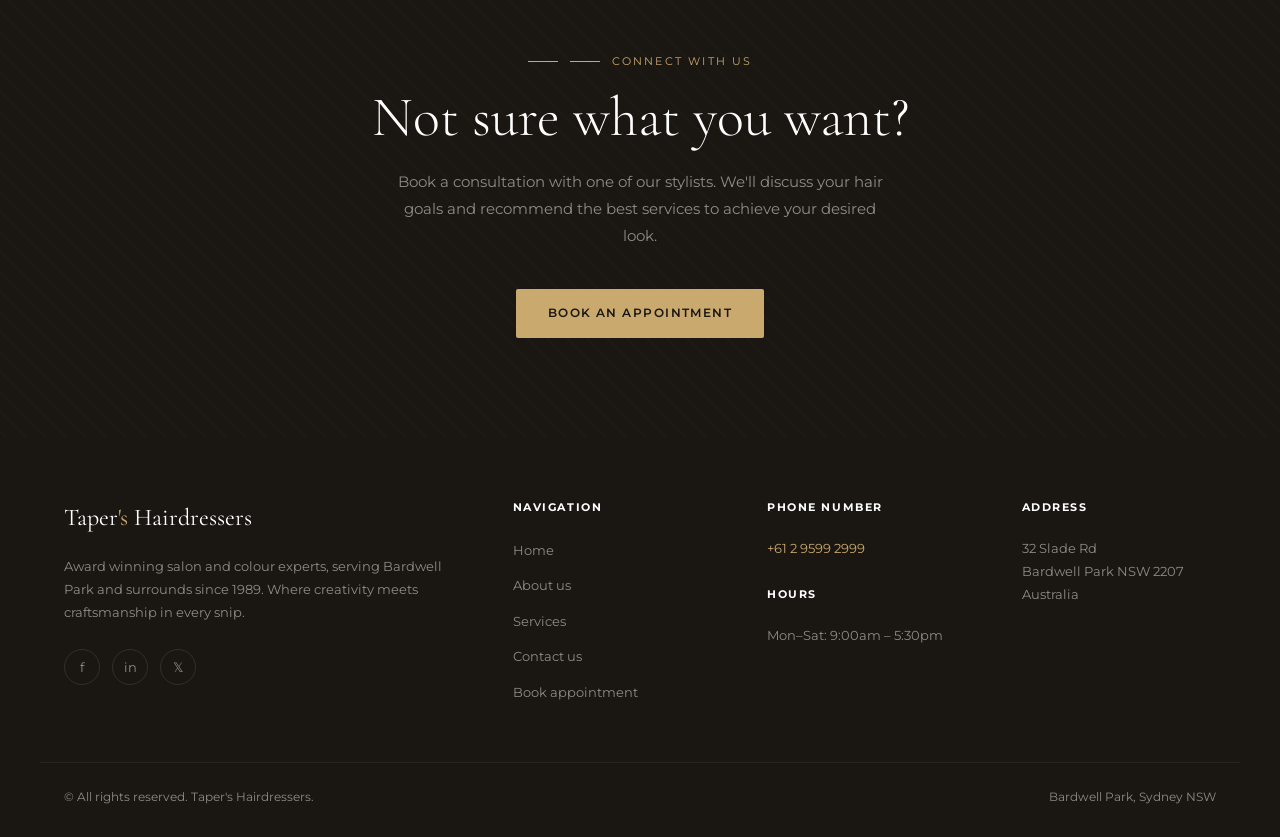
==== commit 59412f9e: "Update Google rating to 4.9★ and enhance image handling in services and gallery sections for improve" ====
--- a/index.html
+++ b/index.html
@@ -1,212 +1,177 @@
-<!DOCTYPE html>
-<html lang="en">
-<head>
-  <meta charset="UTF-8">
-  <meta name="viewport" content="width=device-width, initial-scale=1.0">
-  <title>Taper's Hairdressers – Award Winning Salon | Bardwell Park</title>
-  <link rel="stylesheet" href="css/style.css">
-</head>
-<body>
-  <div id="site-header"></div>
-
-  <!-- HERO -->
-  <section class="hero">
-    <div class="hero-bg"></div>
-    <div class="hero-pattern"></div>
-    <div class="hero-content">
-      <div class="hero-label animate delay-1">Award Winning Salon</div>
-      <h1 class="animate delay-2">Welcome To<br><em>Taper's</em><br>Hairdressers</h1>
-      <p class="animate delay-3">Colour experts and master stylists serving Bardwell Park since 1989. Where your hair journey becomes unforgettable.</p>
-      <div class="hero-cta animate delay-4">
-        <a href="https://www.makeonlinebooking.com/location/27350/taper-s-hairdressers-bardwell-park" target="_blank" class="btn-primary">Book An Appointment</a>
-        <a href="services.html" class="btn-outline">Our Services</a>
-      </div>
-      <div class="hero-stats">
-        <div class="stat-item">
-          <div class="stat-num">35+</div>
-          <div class="stat-label">Years of excellence</div>
-        </div>
-        <div class="stat-item">
-          <div class="stat-num">4.9★</div>
-          <div class="stat-label">Google rating</div>
-        </div>
-        <div class="stat-item">
-          <div class="stat-num">25+</div>
-          <div class="stat-label">Five-star reviews</div>
-        </div>
-      </div>
-    </div>
-  </section>
-
-  <!-- ABOUT PREVIEW -->
-  <section class="about">
-    <div class="section-inner">
-      <div class="about-grid">
-        <div class="about-image-wrap">
-          <div class="about-image-placeholder">
-            <div class="about-image-inner">
-              <img src="images/Shop.jpg" alt="Salon" style="width:100%;height:100%;object-fit:cover;display:block;">
-              <div class="about-badge">
-                <strong>1989</strong>
-                Founded in Bardwell Park
-              </div>
-            </div>
-          </div>
-          <div class="about-accent"></div>
-        </div>
-        <div>
-          <div class="section-label delay-1">About Taper's</div>
-          <h2 class="section-title delay-2">Craftsmanship<br>In Every <em>Snip</em></h2>
-          <p class="section-subtitle delay-3">Welcome to Taper's hairdressers, where creativity meets craftsmanship. Our team of expert stylists is dedicated to providing personalized service with a touch of luxury, using only the finest products.</p>
-          <ul class="features-list">
-            <li>Personalized Styling Consultations</li>
-            <li>Expert Stylists, Advanced Training</li>
-            <li>High-Quality, Eco-Friendly Products</li>
-            <li>Luxury Salon Experience</li>
-            <li>Advanced Colour Expertise</li>
-            <li>Flexible Booking & Cancellations</li>
-            <li>Exclusive Membership Benefits</li>
-            <li>Follow-up Care & Support</li>
-          </ul>
-          <a href="about.html" class="btn-dark">Our Story</a>
-        </div>
-      </div>
-    </div>
-  </section>
-
-  <!-- SERVICES PREVIEW -->
-  <section class="services">
-    <div class="section-inner">
-      <div class="services-header">
-        <div>
-          <div class="section-label">What We Do</div>
-          <h2 class="section-title">Be the envy<br>of <em>everyone</em></h2>
-        </div>
-        <a href="services.html" class="btn-dark">See All Services</a>
-      </div>
-      <div class="services-grid">
-        <div class="service-card">
-          <div class="service-img" style="background-image:url('images/Haircuts.jpg')"></div>
-          <div class="service-num">01</div>
-          <h3>Haircuts</h3>
-          <p>From elegant layers to chic bobs, we create styles that reflect your personality. Classic, trendy, or a bit of both — our stylists ensure you look sharp and stylish.</p>
-        </div>
-        <div class="service-card">
-          <div class="service-img" style="background-image:url('images/Hair%20Coluring.jpg')"></div>
-          <div class="service-num">02</div>
-          <h3>Hair Colouring</h3>
-          <p>Transform your look with our professional colouring services. Whether you're looking for a subtle change or a bold new colour, our expert colourists will achieve the perfect shade.</p>
-        </div>
-        <div class="service-card">
-          <div class="service-img" style="background-image:url('images/Hair%20Rejuvenation.jpg')"></div>
-          <div class="service-num">03</div>
-          <h3>Hair Rejuvenation</h3>
-          <p>Revitalise your hair with our advanced rejuvenation treatments, designed to restore shine, strength, and health. Experience the difference with our nourishing solutions.</p>
-        </div>
-        <div class="service-card">
-          <div class="service-img" style="background-image:url('images/Wash%20%26%20Blow%20Dry.jpg')"></div>
-          <div class="service-num">04</div>
-          <h3>Wash &amp; Blow Dry</h3>
-          <p>Enjoy a luxurious wash and blow dry that leaves your hair feeling fresh and looking fabulous. Our expert stylists give you a smooth, polished finish perfect for any occasion.</p>
-        </div>
-        <div class="service-card">
-          <div class="service-img" style="background-image:url('images/Hair%20Styling.jpg')"></div>
-          <div class="service-num">05</div>
-          <h3>Hair Styling</h3>
-          <p>Our expert stylists create the perfect look for any occasion. From sleek and sophisticated to voluminous and glamorous, we tailor services to your personal style.</p>
-        </div>
-        <div class="service-card">
-          <div class="service-img" style="background-image:url('images/Weddings.jpg')"></div>
-          <div class="service-num">06</div>
-          <h3>Weddings</h3>
-          <p>Make your special day unforgettable with our exquisite wedding styling services. Our talented stylists will create a beautiful, personalised look that complements your wedding theme.</p>
-        </div>
-      </div>
-    </div>
-  </section>
-
-  <!-- GALLERY -->
-  <section class="gallery">
-    <div class="section-inner">
-      <div class="gallery-header">
-        <div class="section-label" style="color:var(--gold)">Our Work</div>
-        <h2 class="section-title">Our Gallery</h2>
-      </div>
-      <div class="gallery-grid">
-        <div class="gallery-item" style="background-image:url('images/Haircuts.jpg')">
-          <div class="gallery-item-inner">
-            <div class="gallery-overlay"></div>
-          </div>
-        </div>
-        <div class="gallery-item" style="background-image:url('images/Hair%20Coluring.jpg')"><div class="gallery-item-inner"><div class="gallery-overlay"></div></div></div>
-        <div class="gallery-item" style="background-image:url('images/Hair%20Rejuvenation.jpg')"><div class="gallery-item-inner"><div class="gallery-overlay"></div></div></div>
-        <div class="gallery-item" style="background-image:url('images/Hair%20Styling.jpg')"><div class="gallery-item-inner"><div class="gallery-overlay"></div></div></div>
-        <div class="gallery-item" style="background-image:url('images/Weddings.jpg')"><div class="gallery-item-inner"><div class="gallery-overlay"></div></div></div>
-      </div>
-    </div>
-  </section>
-
-  <!-- REVIEWS -->
-  <section class="reviews">
-    <div class="section-inner">
-      <div class="reviews-header">
-        <div class="section-label">Testimonials</div>
-        <h2 class="section-title">What Our <em>Customers</em> Say</h2>
-        <div class="stars">
-          <span class="star">★</span><span class="star">★</span><span class="star">★</span><span class="star">★</span><span class="star">★</span>
-        </div>
-        <p class="rating-text">4.8 out of 5 — Based on 25 Google reviews</p>
-      </div>
-      <div class="reviews-grid">
-        <div class="review-card">
-          <div class="review-stars">
-            <span class="star">★</span><span class="star">★</span><span class="star">★</span><span class="star">★</span><span class="star">★</span>
-          </div>
-          <p class="review-text">"I have been going to this place for years. I have ALWAYS been really happy. I made the mistake of getting my cut at a different place once, and I'll never be unfaithful again. I highly recommend seeing the girls at Tapers."</p>
-          <div class="review-author">Michele Courtney</div>
-        </div>
-        <div class="review-card">
-          <div class="review-stars">
-            <span class="star">★</span><span class="star">★</span><span class="star">★</span><span class="star">★</span><span class="star">★</span>
-          </div>
-          <p class="review-text">"Ladies are brilliant in there — been going to them for over 18 months. Always leave looking and feeling fantastic."</p>
-          <div class="review-author">Caz</div>
-        </div>
-        <div class="review-card">
-          <div class="review-stars">
-            <span class="star">★</span><span class="star">★</span><span class="star">★</span><span class="star">★</span><span class="star">★</span>
-          </div>
-          <p class="review-text">"First time there, Shanelle coloured, cut and blow-dried my hair and it's the best colour and cut I've had. She was professional and very nice too. I'll be going back there from now on."</p>
-          <div class="review-author">Bernadette McLellan</div>
-        </div>
-      </div>
-    </div>
-  </section>
-
-  <!-- CTA -->
-  <section class="cta-section">
-    <div class="section-inner">
-      <div class="section-label" style="justify-content:center;color:var(--gold)">
-        <span style="display:block;width:30px;height:1px;background:var(--gold)"></span>
-        Connect With Us
-      </div>
-      <h2 class="section-title">Not sure what you want?</h2>
-      <p>Book a consultation with one of our stylists. We'll discuss your hair goals and recommend the best services to achieve your desired look.</p>
-      <a href="https://www.makeonlinebooking.com/location/27350/taper-s-hairdressers-bardwell-park" target="_blank" class="btn-primary">Book An Appointment</a>
-    </div>
-  </section>
-
-  <div id="site-footer"></div>
-
-  <script src="js/main.js"></script>
-  <script>
-    document.getElementById('site-header').innerHTML = getHeader('Home');
-    document.getElementById('site-footer').innerHTML = getFooter();
-    initHamburger();
-    initAnimations();
-  </script>
-</body>
-</html>
-< ! - -   u p d a t e d   - - > 
- 
- +<!DOCTYPE html>
+<html lang="en">
+<head>
+  <meta charset="UTF-8">
+  <meta name="viewport" content="width=device-width, initial-scale=1.0">
+  <title>Taper's Hairdressers – Award Winning Salon | Bardwell Park</title>
+  <link rel="stylesheet" href="css/style.css">
+  <style>
+    .service-img img { width:100%; height:200px; object-fit:cover; display:block; }
+    .about-image-inner img { width:100%; height:100%; object-fit:cover; }
+    .gallery-item-inner img { width:100%; height:100%; object-fit:cover; }
+  </style>
+</head>
+<body>
+  <div id="site-header"></div>
+
+  <section class="hero">
+    <div class="hero-bg"></div>
+    <div class="hero-pattern"></div>
+    <div class="hero-content">
+      <div class="hero-label animate delay-1">Award Winning Salon</div>
+      <h1 class="animate delay-2">Welcome To<br><em>Taper's</em><br>Hairdressers</h1>
+      <p class="animate delay-3">Colour experts and master stylists serving Bardwell Park since 1989. Where your hair journey becomes unforgettable.</p>
+      <div class="hero-cta animate delay-4">
+        <a href="https://www.makeonlinebooking.com/location/27350/taper-s-hairdressers-bardwell-park" target="_blank" class="btn-primary">Book An Appointment</a>
+        <a href="services.html" class="btn-outline">Our Services</a>
+      </div>
+      <div class="hero-stats">
+        <div class="stat-item"><div class="stat-num">35+</div><div class="stat-label">Years of excellence</div></div>
+        <div class="stat-item"><div class="stat-num">4.8★</div><div class="stat-label">Google rating</div></div>
+        <div class="stat-item"><div class="stat-num">25+</div><div class="stat-label">Five-star reviews</div></div>
+      </div>
+    </div>
+  </section>
+
+  <section class="about">
+    <div class="section-inner">
+      <div class="about-grid">
+        <div class="about-image-wrap">
+          <div class="about-image-placeholder">
+            <div class="about-image-inner">
+              <img src="images/Shop.jpg" alt="Taper's Hairdressers salon interior">
+            </div>
+          </div>
+          <div class="about-accent"></div>
+        </div>
+        <div>
+          <div class="section-label delay-1">About Taper's</div>
+          <h2 class="section-title delay-2">Craftsmanship<br>In Every <em>Snip</em></h2>
+          <p class="section-subtitle delay-3">Welcome to Taper's hairdressers, where creativity meets craftsmanship. Our team of expert stylists is dedicated to providing personalized service with a touch of luxury, using only the finest products.</p>
+          <ul class="features-list">
+            <li>Personalized Styling Consultations</li>
+            <li>Expert Stylists, Advanced Training</li>
+            <li>High-Quality, Eco-Friendly Products</li>
+            <li>Luxury Salon Experience</li>
+            <li>Advanced Colour Expertise</li>
+            <li>Flexible Booking & Cancellations</li>
+            <li>Exclusive Membership Benefits</li>
+            <li>Follow-up Care & Support</li>
+          </ul>
+          <a href="about.html" class="btn-dark">Our Story</a>
+        </div>
+      </div>
+    </div>
+  </section>
+
+  <section class="services">
+    <div class="section-inner">
+      <div class="services-header">
+        <div>
+          <div class="section-label">What We Do</div>
+          <h2 class="section-title">Be the envy<br>of <em>everyone</em></h2>
+        </div>
+        <a href="services.html" class="btn-dark">See All Services</a>
+      </div>
+      <div class="services-grid">
+        <div class="service-card">
+          <div class="service-img"><img src="images/Haircuts.jpg" alt="Haircuts"></div>
+          <h3>Haircuts</h3>
+          <p>From elegant layers to chic bobs, we create styles that reflect your personality. Classic, trendy, or a bit of both — our stylists ensure you look sharp and stylish.</p>
+        </div>
+        <div class="service-card">
+          <div class="service-img"><img src="images/Hair Coluring.jpg" alt="Hair Colouring"></div>
+          <h3>Hair Colouring</h3>
+          <p>Transform your look with our professional colouring services. Whether you're looking for a subtle change or a bold new colour, our expert colourists will achieve the perfect shade.</p>
+        </div>
+        <div class="service-card">
+          <div class="service-img"><img src="images/Hair Rejuvenation.jpg" alt="Hair Rejuvenation"></div>
+          <h3>Hair Rejuvenation</h3>
+          <p>Revitalise your hair with our advanced rejuvenation treatments, designed to restore shine, strength, and health.</p>
+        </div>
+        <div class="service-card">
+          <div class="service-img"><img src="images/Wash & Blow Dry.jpg" alt="Wash and Blow Dry"></div>
+          <h3>Wash &amp; Blow Dry</h3>
+          <p>Enjoy a luxurious wash and blow dry that leaves your hair feeling fresh and looking fabulous.</p>
+        </div>
+        <div class="service-card">
+          <div class="service-img"><img src="images/Hair Styling.jpg" alt="Hair Styling"></div>
+          <h3>Hair Styling</h3>
+          <p>Our expert stylists create the perfect look for any occasion. From sleek and sophisticated to voluminous and glamorous.</p>
+        </div>
+        <div class="service-card">
+          <div class="service-img"><img src="images/Weddings.jpg" alt="Wedding Hair"></div>
+          <h3>Weddings</h3>
+          <p>Make your special day unforgettable with our exquisite wedding styling services.</p>
+        </div>
+      </div>
+    </div>
+  </section>
+
+  <section class="gallery">
+    <div class="section-inner">
+      <div class="gallery-header">
+        <div class="section-label" style="color:var(--gold)">Our Work</div>
+        <h2 class="section-title">Our Gallery</h2>
+      </div>
+      <div class="gallery-grid">
+        <div class="gallery-item"><div class="gallery-item-inner"><img src="images/Shop.jpg" alt="Salon"></div></div>
+        <div class="gallery-item"><div class="gallery-item-inner"><img src="images/Haircuts.jpg" alt="Haircuts"></div></div>
+        <div class="gallery-item"><div class="gallery-item-inner"><img src="images/Hair Coluring.jpg" alt="Hair Colour"></div></div>
+        <div class="gallery-item"><div class="gallery-item-inner"><img src="images/Hair Styling.jpg" alt="Styling"></div></div>
+        <div class="gallery-item"><div class="gallery-item-inner"><img src="images/Weddings.jpg" alt="Weddings"></div></div>
+      </div>
+    </div>
+  </section>
+
+  <section class="reviews">
+    <div class="section-inner">
+      <div class="reviews-header">
+        <div class="section-label">Testimonials</div>
+        <h2 class="section-title">What Our <em>Customers</em> Say</h2>
+        <div class="stars">
+          <span class="star">★</span><span class="star">★</span><span class="star">★</span><span class="star">★</span><span class="star">★</span>
+        </div>
+        <p class="rating-text">4.8 out of 5 — Based on 25 Google reviews</p>
+      </div>
+      <div class="reviews-grid">
+        <div class="review-card">
+          <div class="review-stars"><span class="star">★</span><span class="star">★</span><span class="star">★</span><span class="star">★</span><span class="star">★</span></div>
+          <p class="review-text">"I have been going to this place for years. I have ALWAYS been really happy. I made the mistake of getting my cut at a different place once, and I'll never be unfaithful again. I highly recommend seeing the girls at Tapers."</p>
+          <div class="review-author">Michele Courtney</div>
+        </div>
+        <div class="review-card">
+          <div class="review-stars"><span class="star">★</span><span class="star">★</span><span class="star">★</span><span class="star">★</span><span class="star">★</span></div>
+          <p class="review-text">"Ladies are brilliant in there — been going to them for over 18 months. Always leave looking and feeling fantastic."</p>
+          <div class="review-author">Caz</div>
+        </div>
+        <div class="review-card">
+          <div class="review-stars"><span class="star">★</span><span class="star">★</span><span class="star">★</span><span class="star">★</span><span class="star">★</span></div>
+          <p class="review-text">"First time there, Shanelle coloured, cut and blow-dried my hair and it's the best colour and cut I've had. She was professional and very nice too. I'll be going back there from now on."</p>
+          <div class="review-author">Bernadette McLellan</div>
+        </div>
+      </div>
+    </div>
+  </section>
+
+  <section class="cta-section">
+    <div class="section-inner">
+      <div class="section-label" style="justify-content:center;color:var(--gold)">
+        <span style="display:block;width:30px;height:1px;background:var(--gold)"></span>Connect With Us
+      </div>
+      <h2 class="section-title">Not sure what you want?</h2>
+      <p>Book a consultation with one of our stylists. We'll discuss your hair goals and recommend the best services to achieve your desired look.</p>
+      <a href="https://www.makeonlinebooking.com/location/27350/taper-s-hairdressers-bardwell-park" target="_blank" class="btn-primary">Book An Appointment</a>
+    </div>
+  </section>
+
+  <div id="site-footer"></div>
+  <script src="js/main.js"></script>
+  <script>
+    document.getElementById('site-header').innerHTML = getHeader('Home');
+    document.getElementById('site-footer').innerHTML = getFooter();
+    initHamburger();
+    initAnimations();
+  </script>
+</body>
+</html>
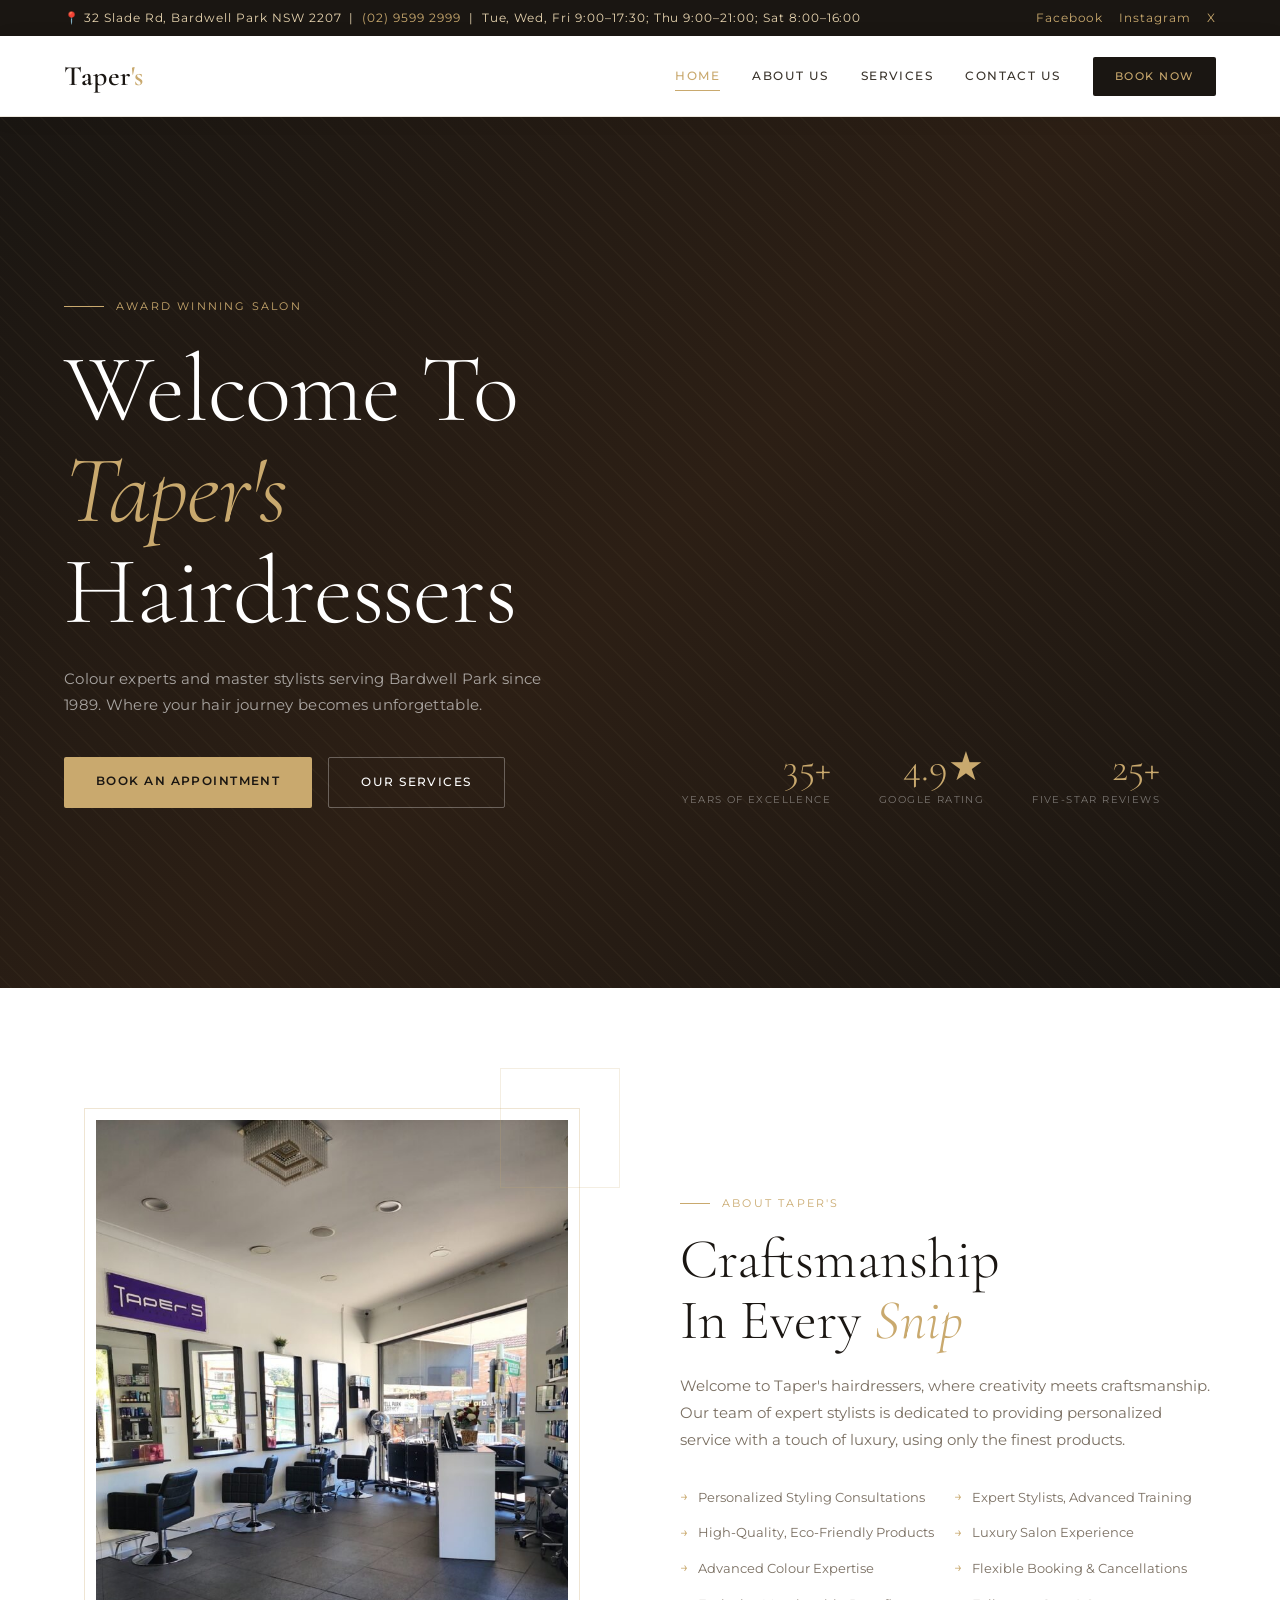
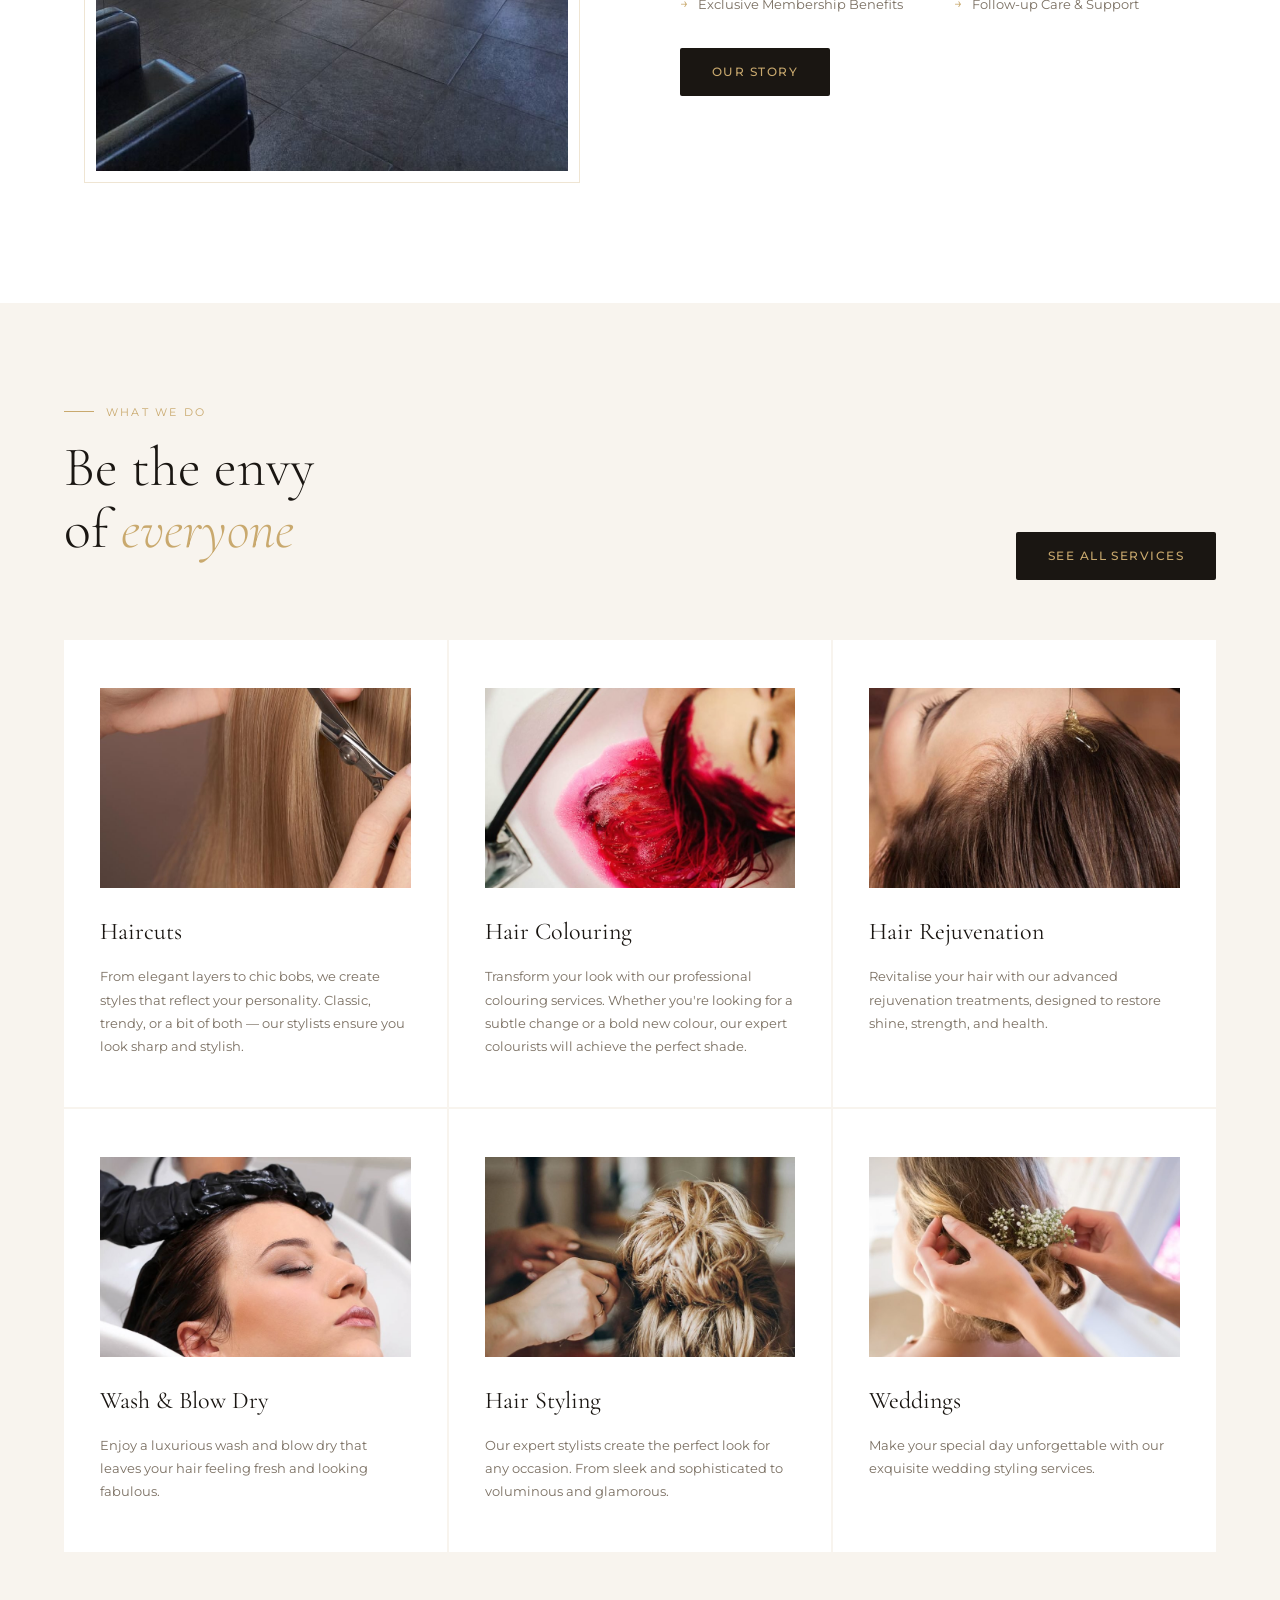
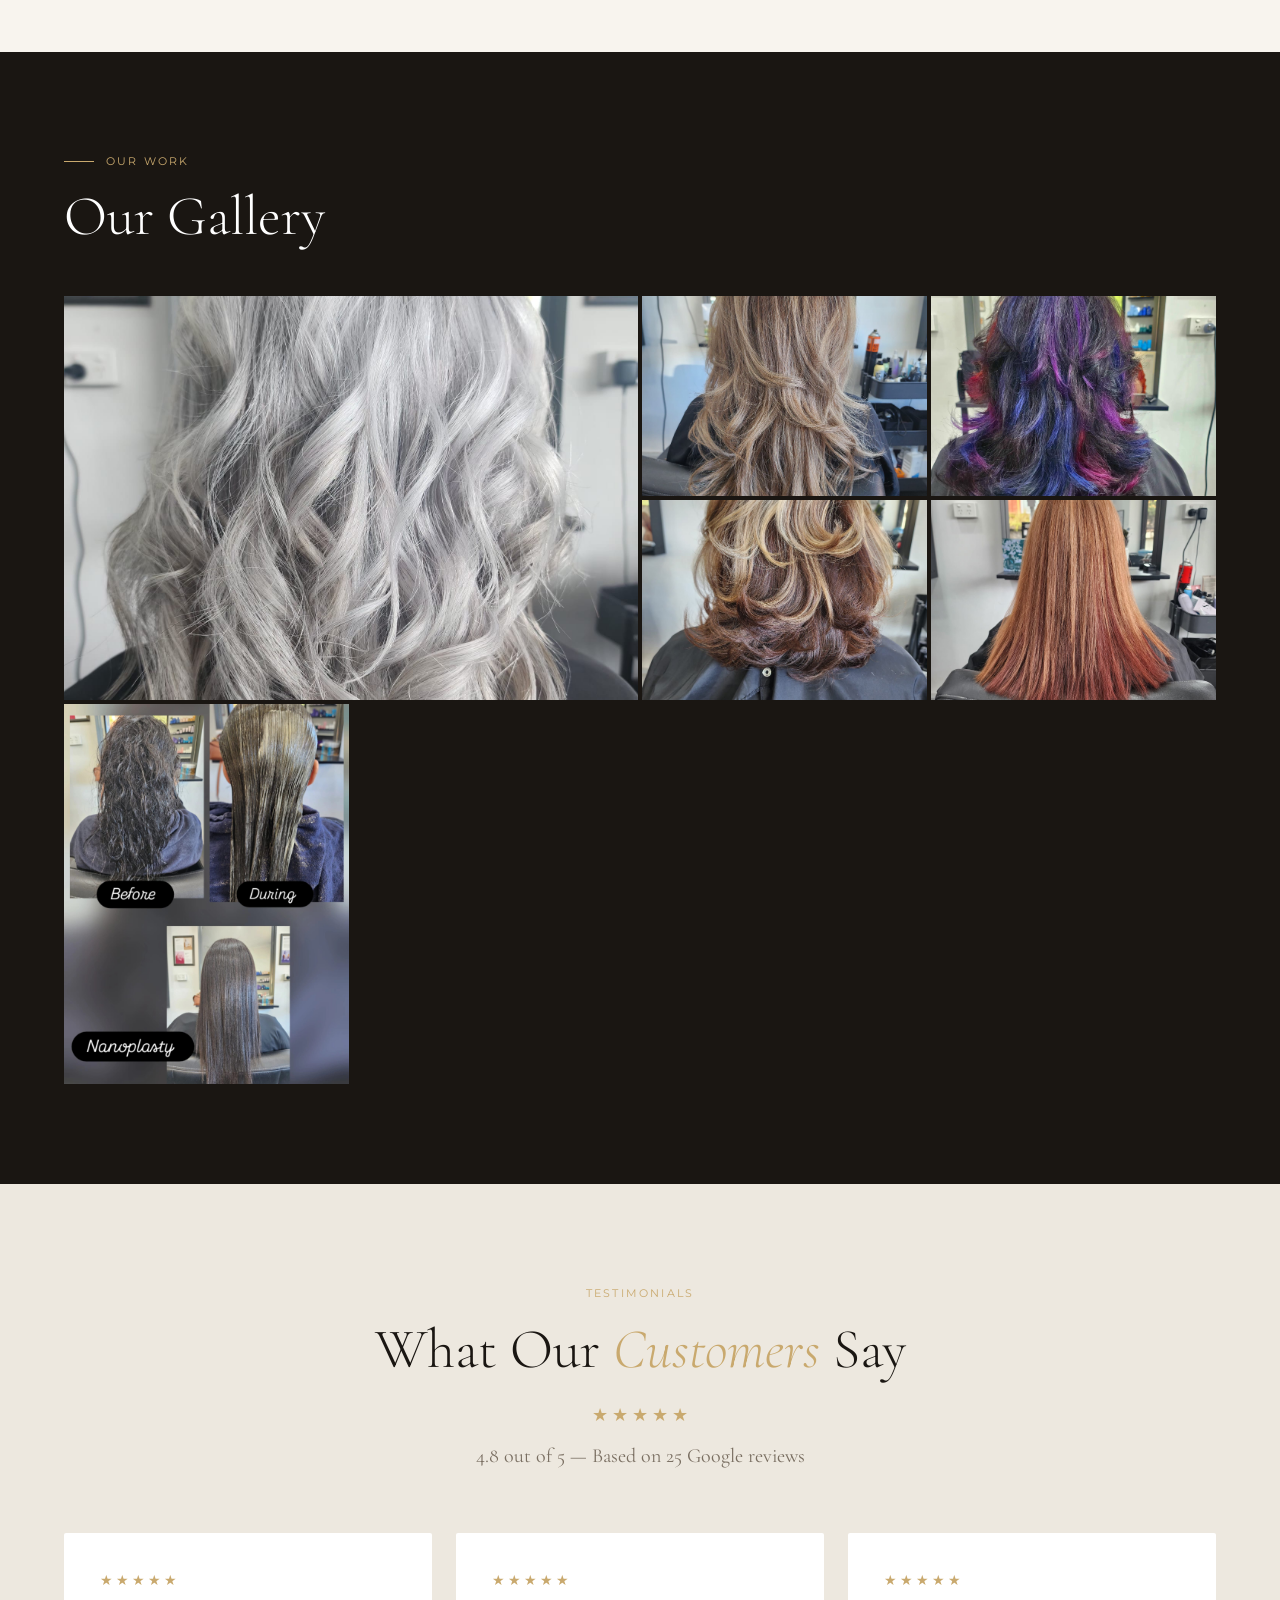
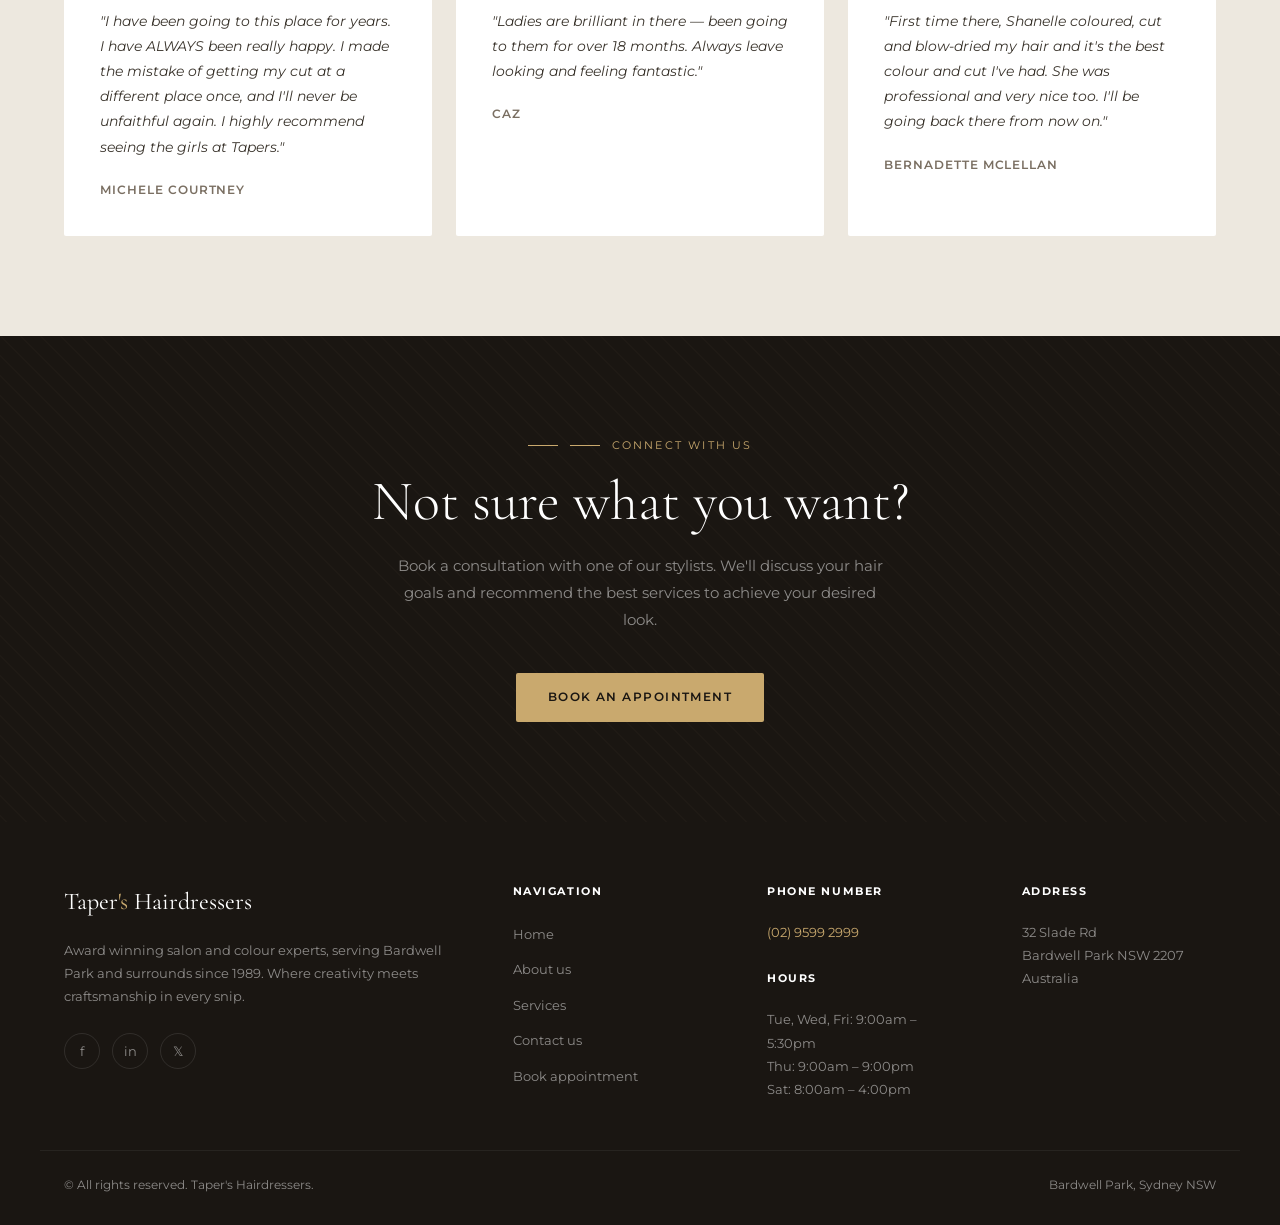
==== commit 2e90e84e: "Refactor code structure for improved readability and maintainability" ====
--- a/index.html
+++ b/index.html
@@ -22,12 +22,12 @@
       <h1 class="animate delay-2">Welcome To<br><em>Taper's</em><br>Hairdressers</h1>
       <p class="animate delay-3">Colour experts and master stylists serving Bardwell Park since 1989. Where your hair journey becomes unforgettable.</p>
       <div class="hero-cta animate delay-4">
-        <a href="https://www.makeonlinebooking.com/location/27350/taper-s-hairdressers-bardwell-park" target="_blank" class="btn-primary">Book An Appointment</a>
+        <a href="#" target="_blank" class="btn-primary booking-link">Book An Appointment</a>
         <a href="services.html" class="btn-outline">Our Services</a>
       </div>
       <div class="hero-stats">
         <div class="stat-item"><div class="stat-num">35+</div><div class="stat-label">Years of excellence</div></div>
-        <div class="stat-item"><div class="stat-num">4.8★</div><div class="stat-label">Google rating</div></div>
+        <div class="stat-item"><div class="stat-num">4.9★</div><div class="stat-label">Google rating</div></div>
         <div class="stat-item"><div class="stat-num">25+</div><div class="stat-label">Five-star reviews</div></div>
       </div>
     </div>
@@ -115,11 +115,12 @@
         <h2 class="section-title">Our Gallery</h2>
       </div>
       <div class="gallery-grid">
-        <div class="gallery-item"><div class="gallery-item-inner"><img src="images/Shop.jpg" alt="Salon"></div></div>
-        <div class="gallery-item"><div class="gallery-item-inner"><img src="images/Haircuts.jpg" alt="Haircuts"></div></div>
-        <div class="gallery-item"><div class="gallery-item-inner"><img src="images/Hair Coluring.jpg" alt="Hair Colour"></div></div>
-        <div class="gallery-item"><div class="gallery-item-inner"><img src="images/Hair Styling.jpg" alt="Styling"></div></div>
-        <div class="gallery-item"><div class="gallery-item-inner"><img src="images/Weddings.jpg" alt="Weddings"></div></div>
+        <div class="gallery-item"><div class="gallery-item-inner"><img src="gallery/hair 1.jpeg" alt="Hair gallery image 1"></div></div>
+        <div class="gallery-item"><div class="gallery-item-inner"><img src="gallery/hair 2.jpeg" alt="Hair gallery image 2"></div></div>
+        <div class="gallery-item"><div class="gallery-item-inner"><img src="gallery/hair 3.jpeg" alt="Hair gallery image 3"></div></div>
+        <div class="gallery-item"><div class="gallery-item-inner"><img src="gallery/hair 4.jpeg" alt="Hair gallery image 4"></div></div>
+        <div class="gallery-item"><div class="gallery-item-inner"><img src="gallery/hair 5.jpeg" alt="Hair gallery image 5"></div></div>
+        <div class="gallery-item"><div class="gallery-item-inner"><img src="gallery/hair 6.jpeg" alt="Hair gallery image 6"></div></div>
       </div>
     </div>
   </section>
@@ -161,7 +162,7 @@
       </div>
       <h2 class="section-title">Not sure what you want?</h2>
       <p>Book a consultation with one of our stylists. We'll discuss your hair goals and recommend the best services to achieve your desired look.</p>
-      <a href="https://www.makeonlinebooking.com/location/27350/taper-s-hairdressers-bardwell-park" target="_blank" class="btn-primary">Book An Appointment</a>
+      <a href="#" target="_blank" class="btn-primary booking-link" rel="noopener noreferrer">Book An Appointment</a>
     </div>
   </section>
 
@@ -171,6 +172,7 @@
     document.getElementById('site-header').innerHTML = getHeader('Home');
     document.getElementById('site-footer').innerHTML = getFooter();
     initHamburger();
+    initBookingLinks();
     initAnimations();
   </script>
 </body>
--- a/css/style.css
+++ b/css/style.css
@@ -568,14 +568,25 @@
   text-align: center;
   position: relative;
   overflow: hidden;
+  z-index: 0;
 }
 .cta-section::before {
   content: '';
   position: absolute;
   inset: 0;
   opacity: 0.03;
+  pointer-events: none;
+  z-index: 0;
   background-image: repeating-linear-gradient(45deg, var(--gold) 0, var(--gold) 1px, transparent 0, transparent 50%);
   background-size: 20px 20px;
+}
+.cta-section .section-inner,
+.cta-section .section-label,
+.cta-section .section-title,
+.cta-section p,
+.cta-section .btn-primary {
+  position: relative;
+  z-index: 1;
 }
 .cta-section .section-title { color: var(--white); }
 .cta-section p { color: rgba(255,255,255,0.5); max-width: 500px; margin: 0 auto 40px; font-size: 15px; line-height: 1.8; }
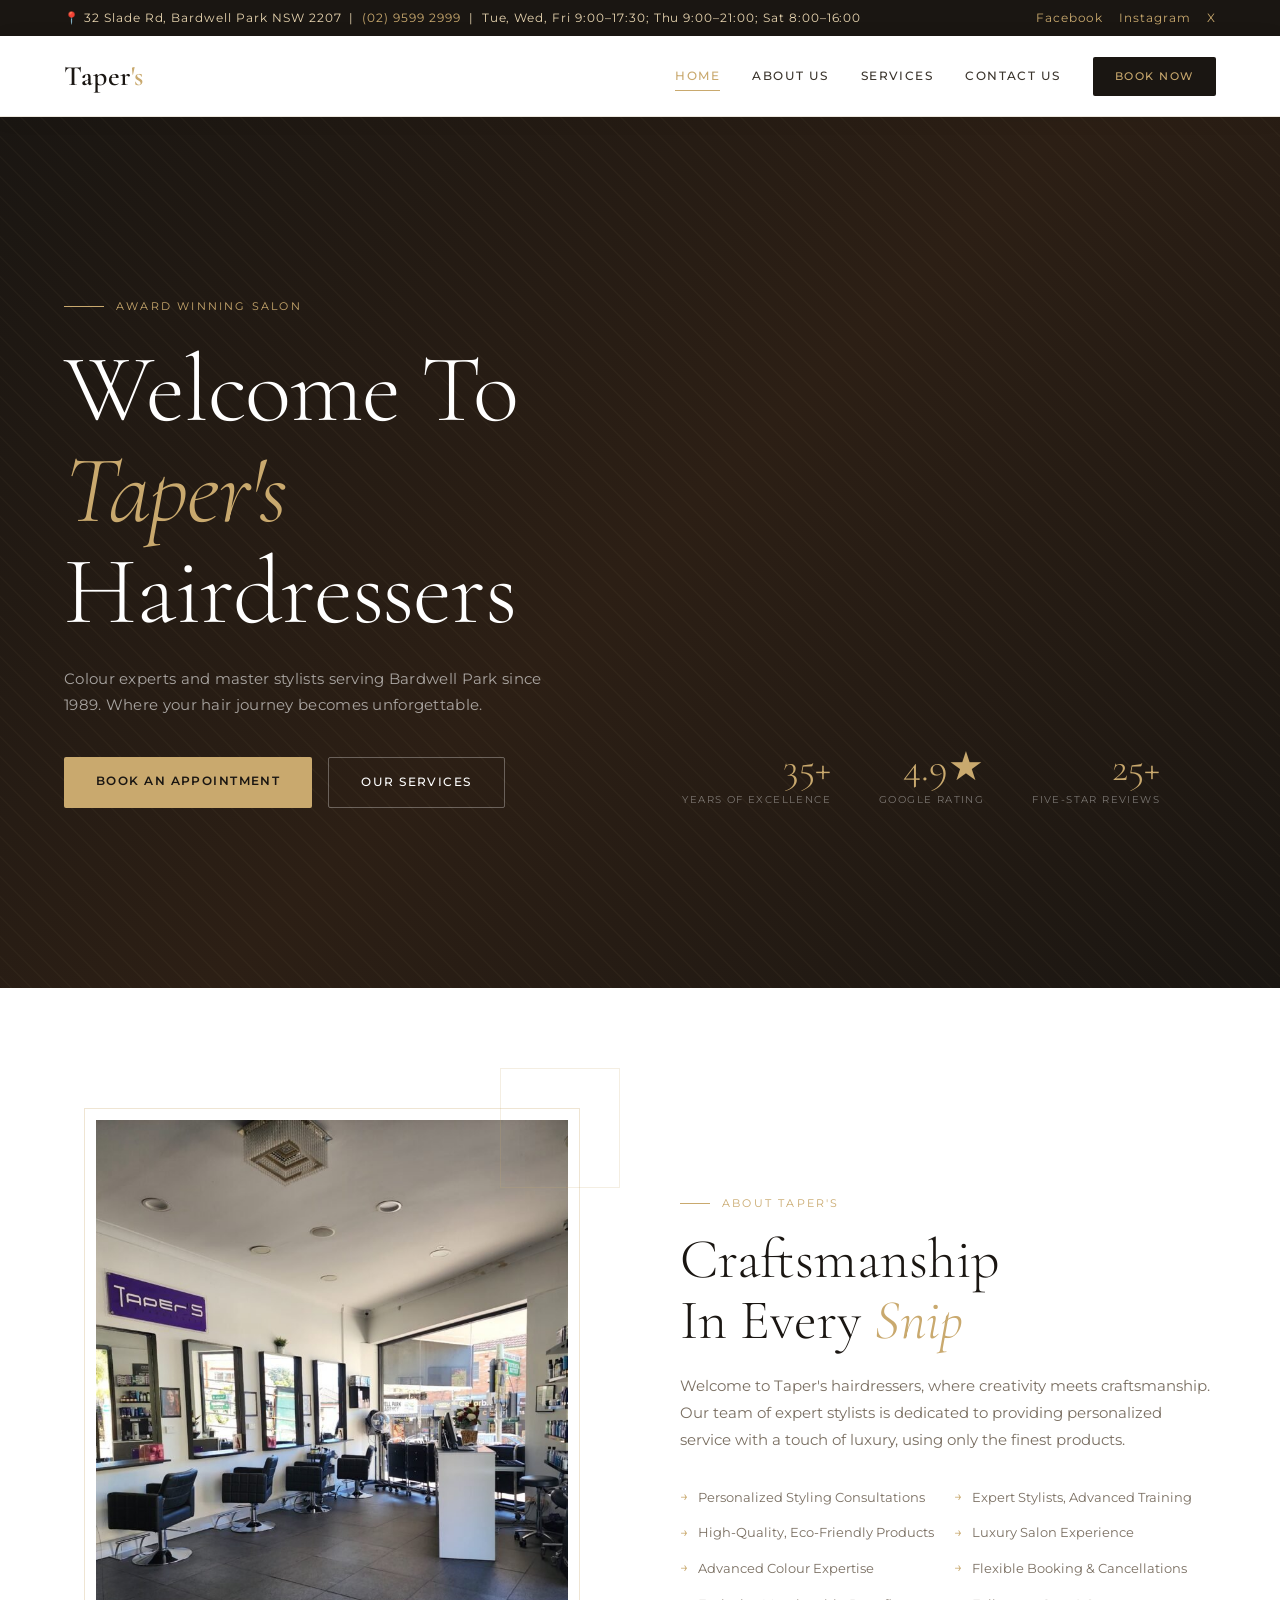
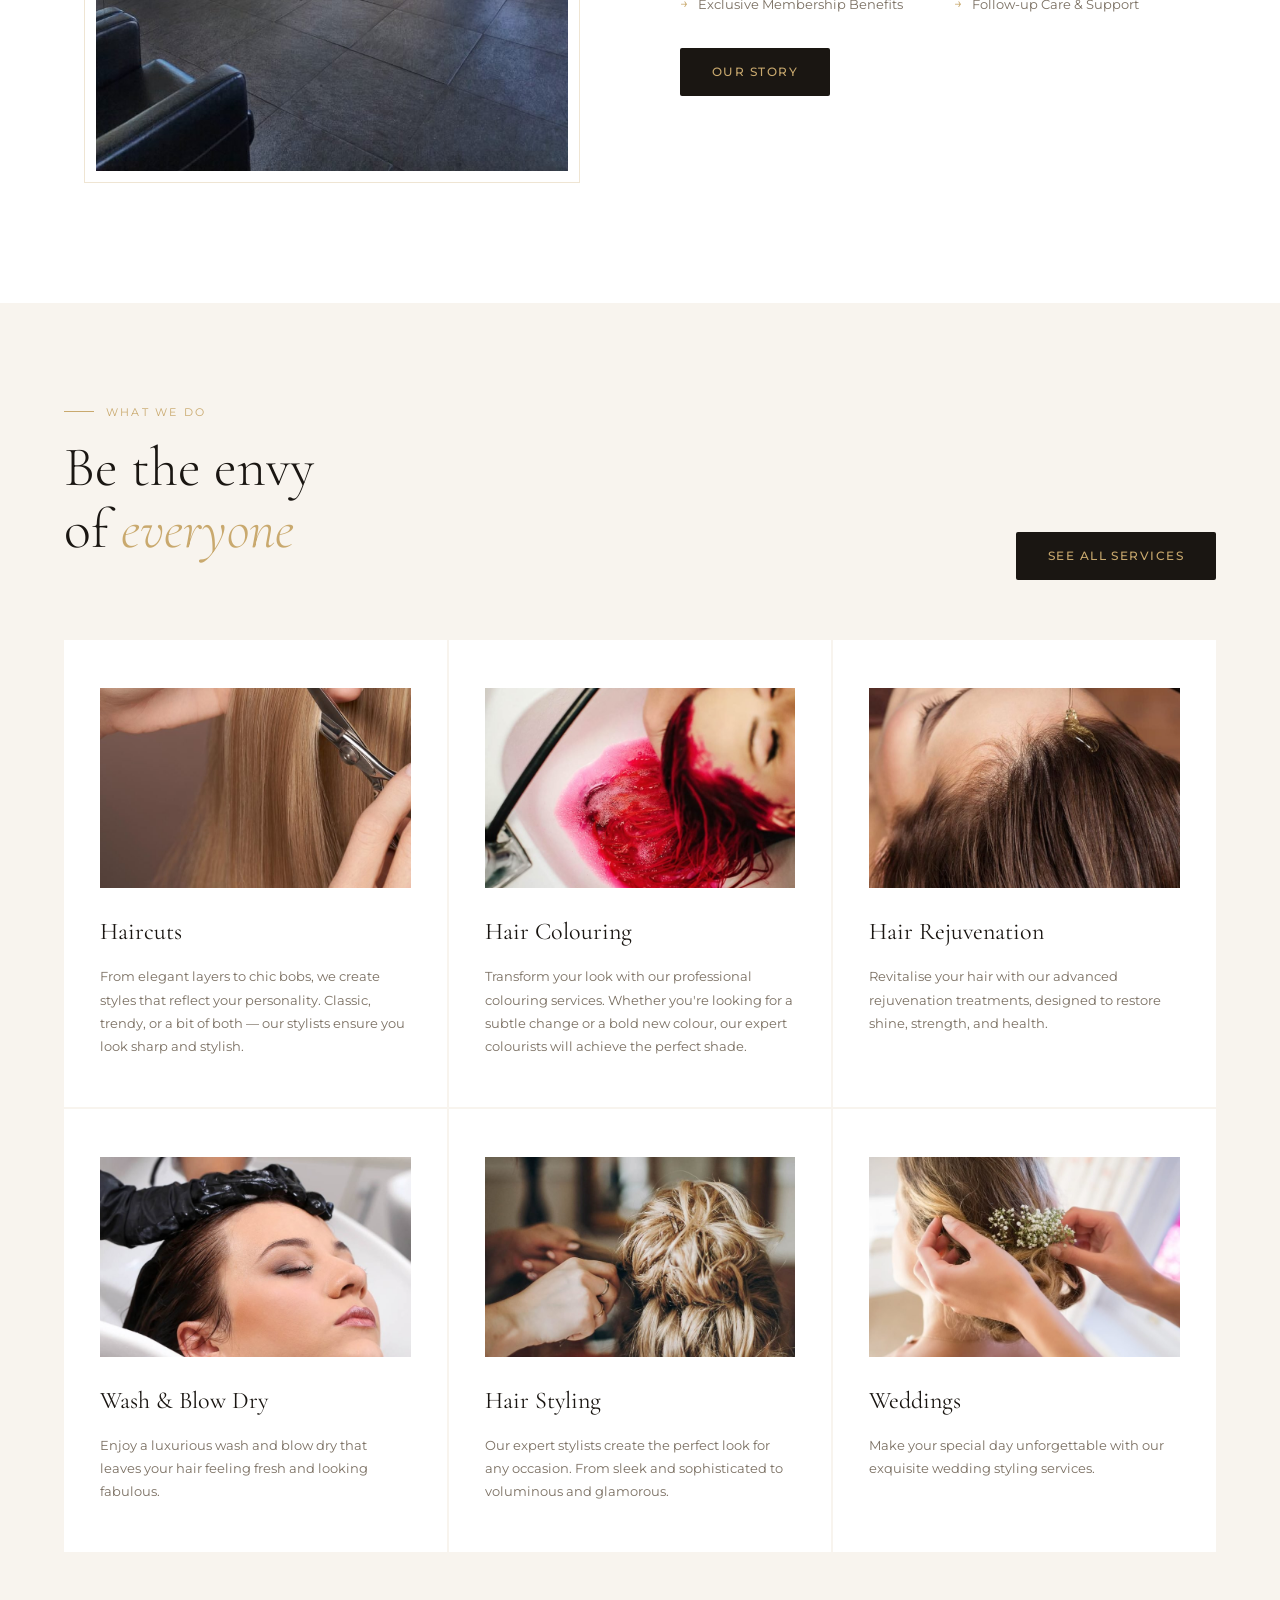
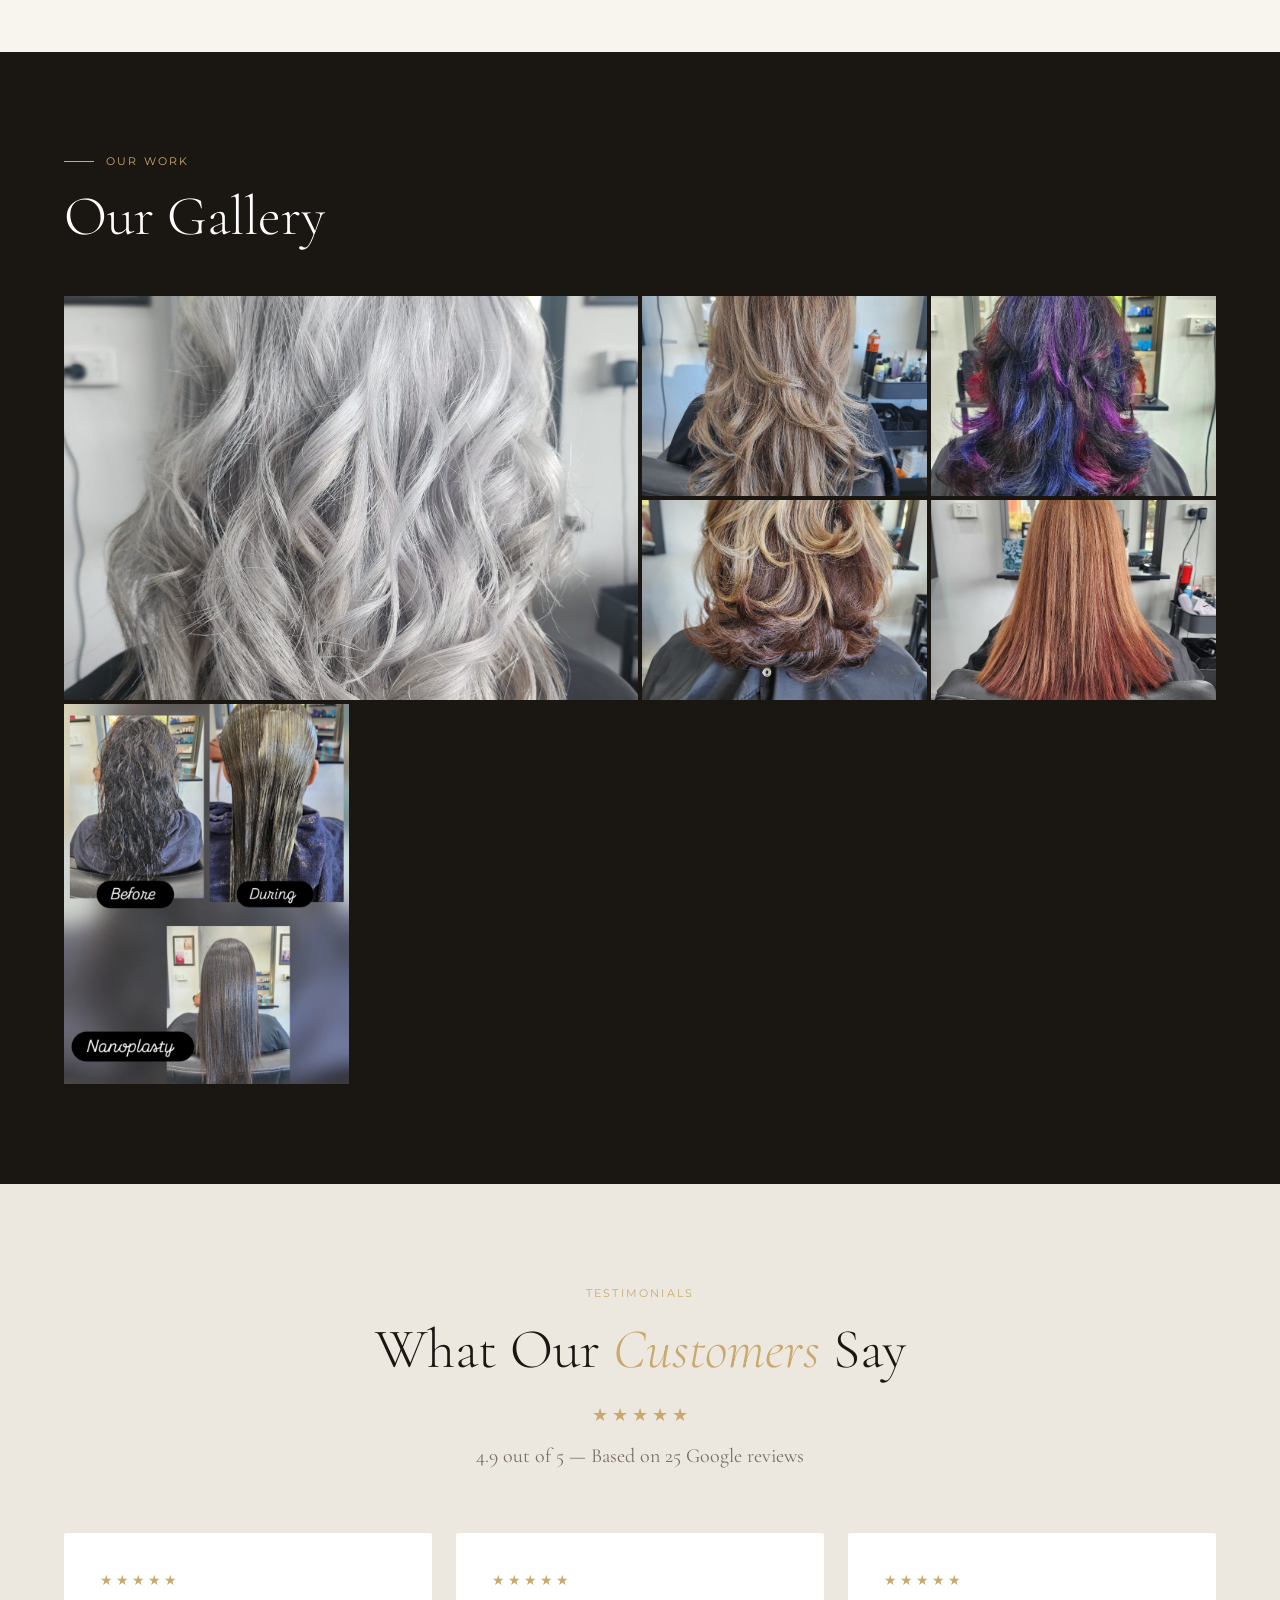
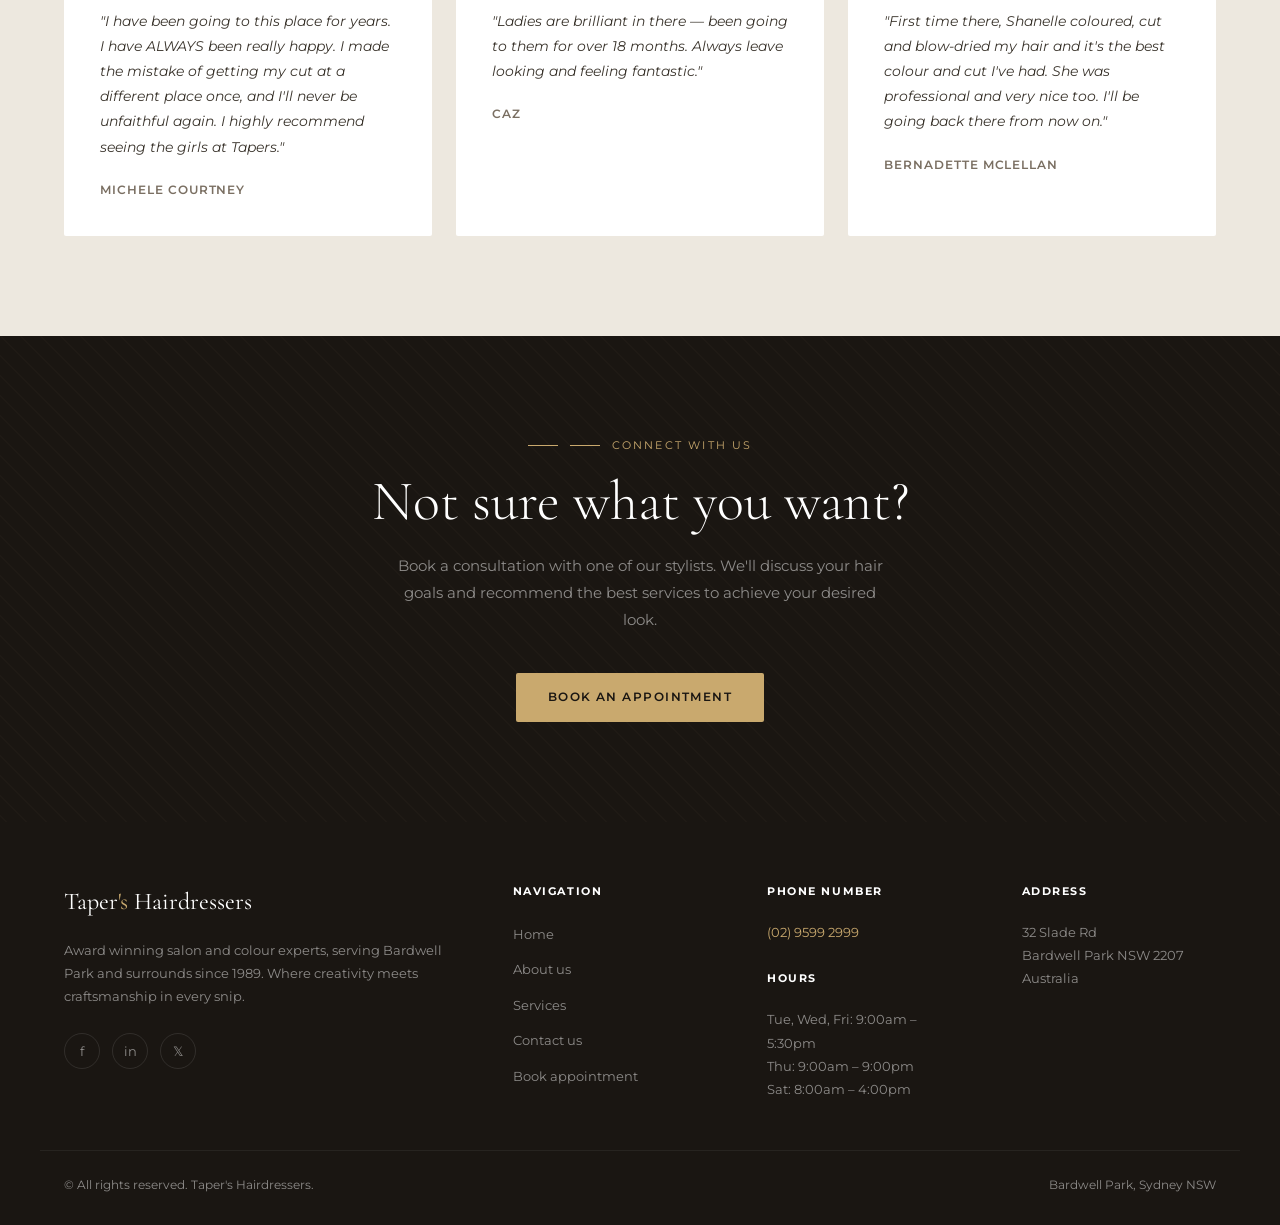
==== commit 0f3037dc: "Update Google rating to 4.9★ for improved accuracy" ====
--- a/index.html
+++ b/index.html
@@ -133,7 +133,7 @@
         <div class="stars">
           <span class="star">★</span><span class="star">★</span><span class="star">★</span><span class="star">★</span><span class="star">★</span>
         </div>
-        <p class="rating-text">4.8 out of 5 — Based on 25 Google reviews</p>
+        <p class="rating-text">4.9 out of 5 — Based on 25 Google reviews</p>
       </div>
       <div class="reviews-grid">
         <div class="review-card">
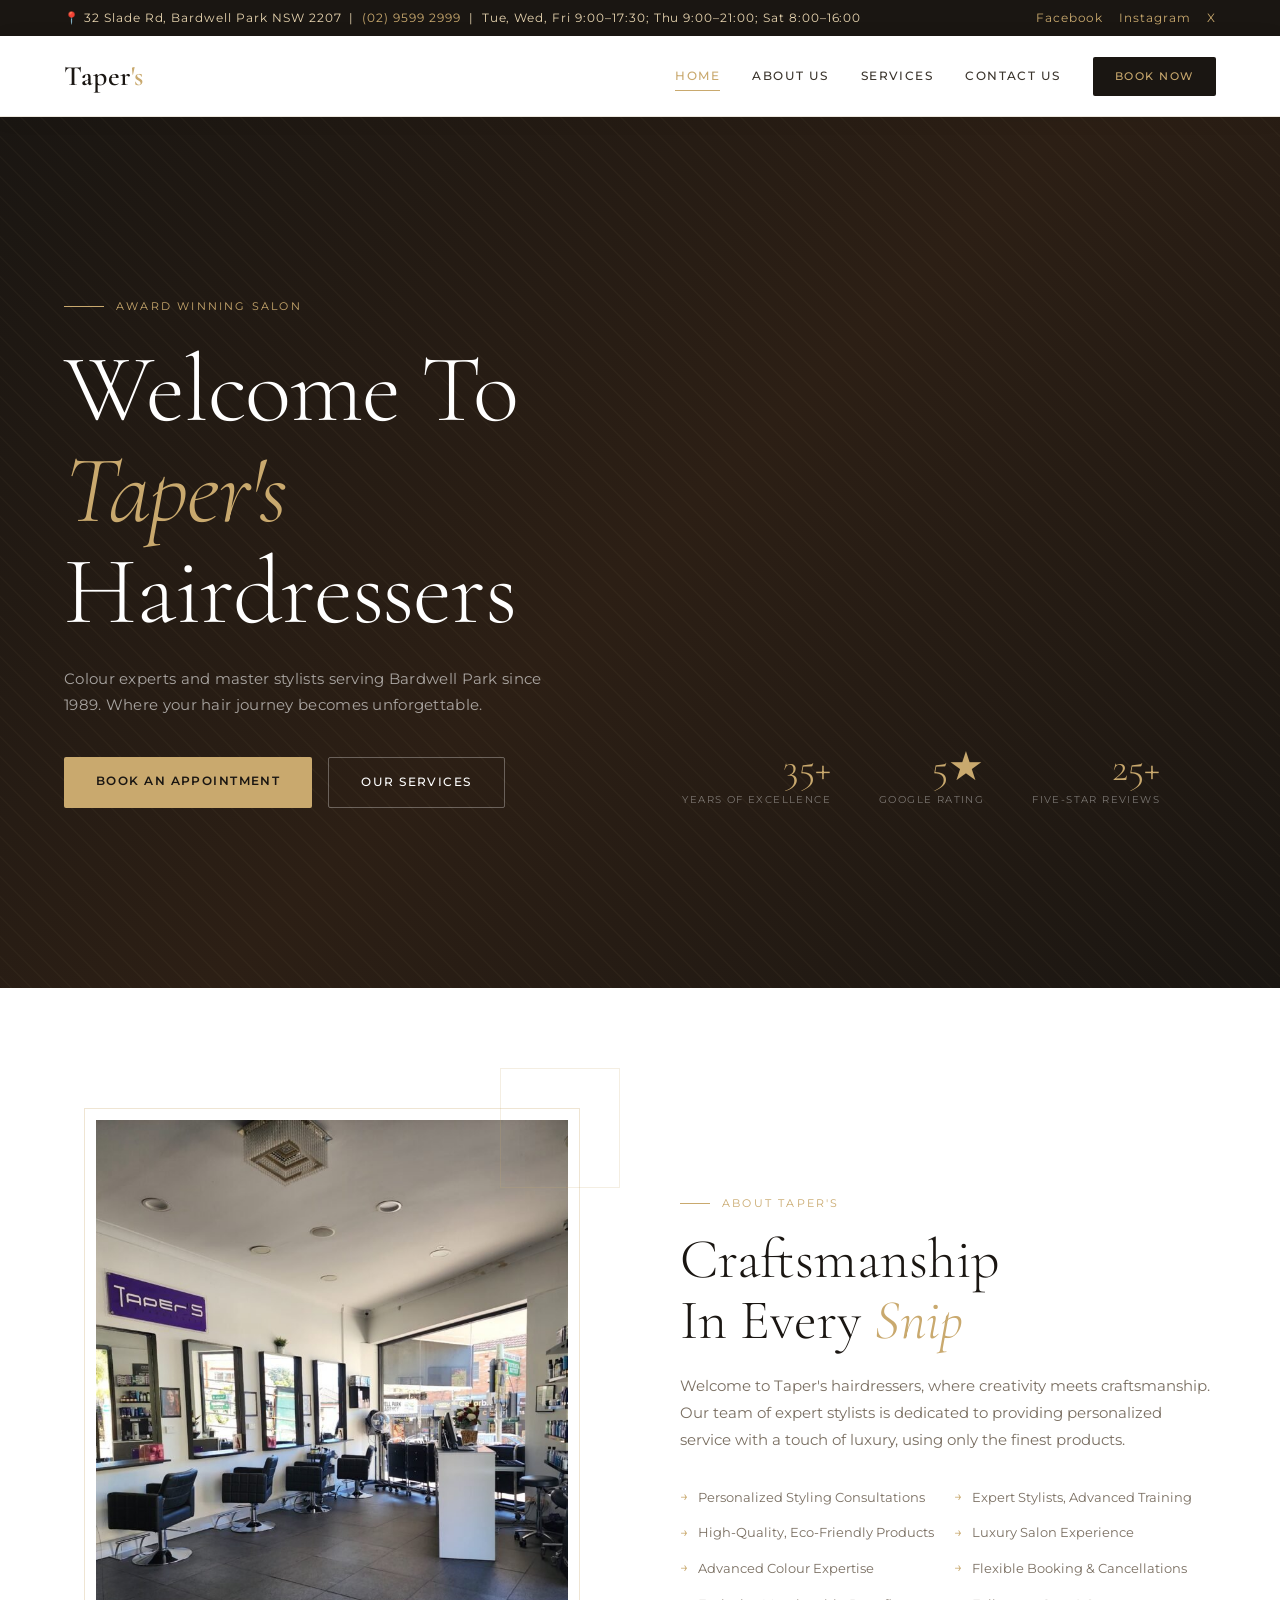
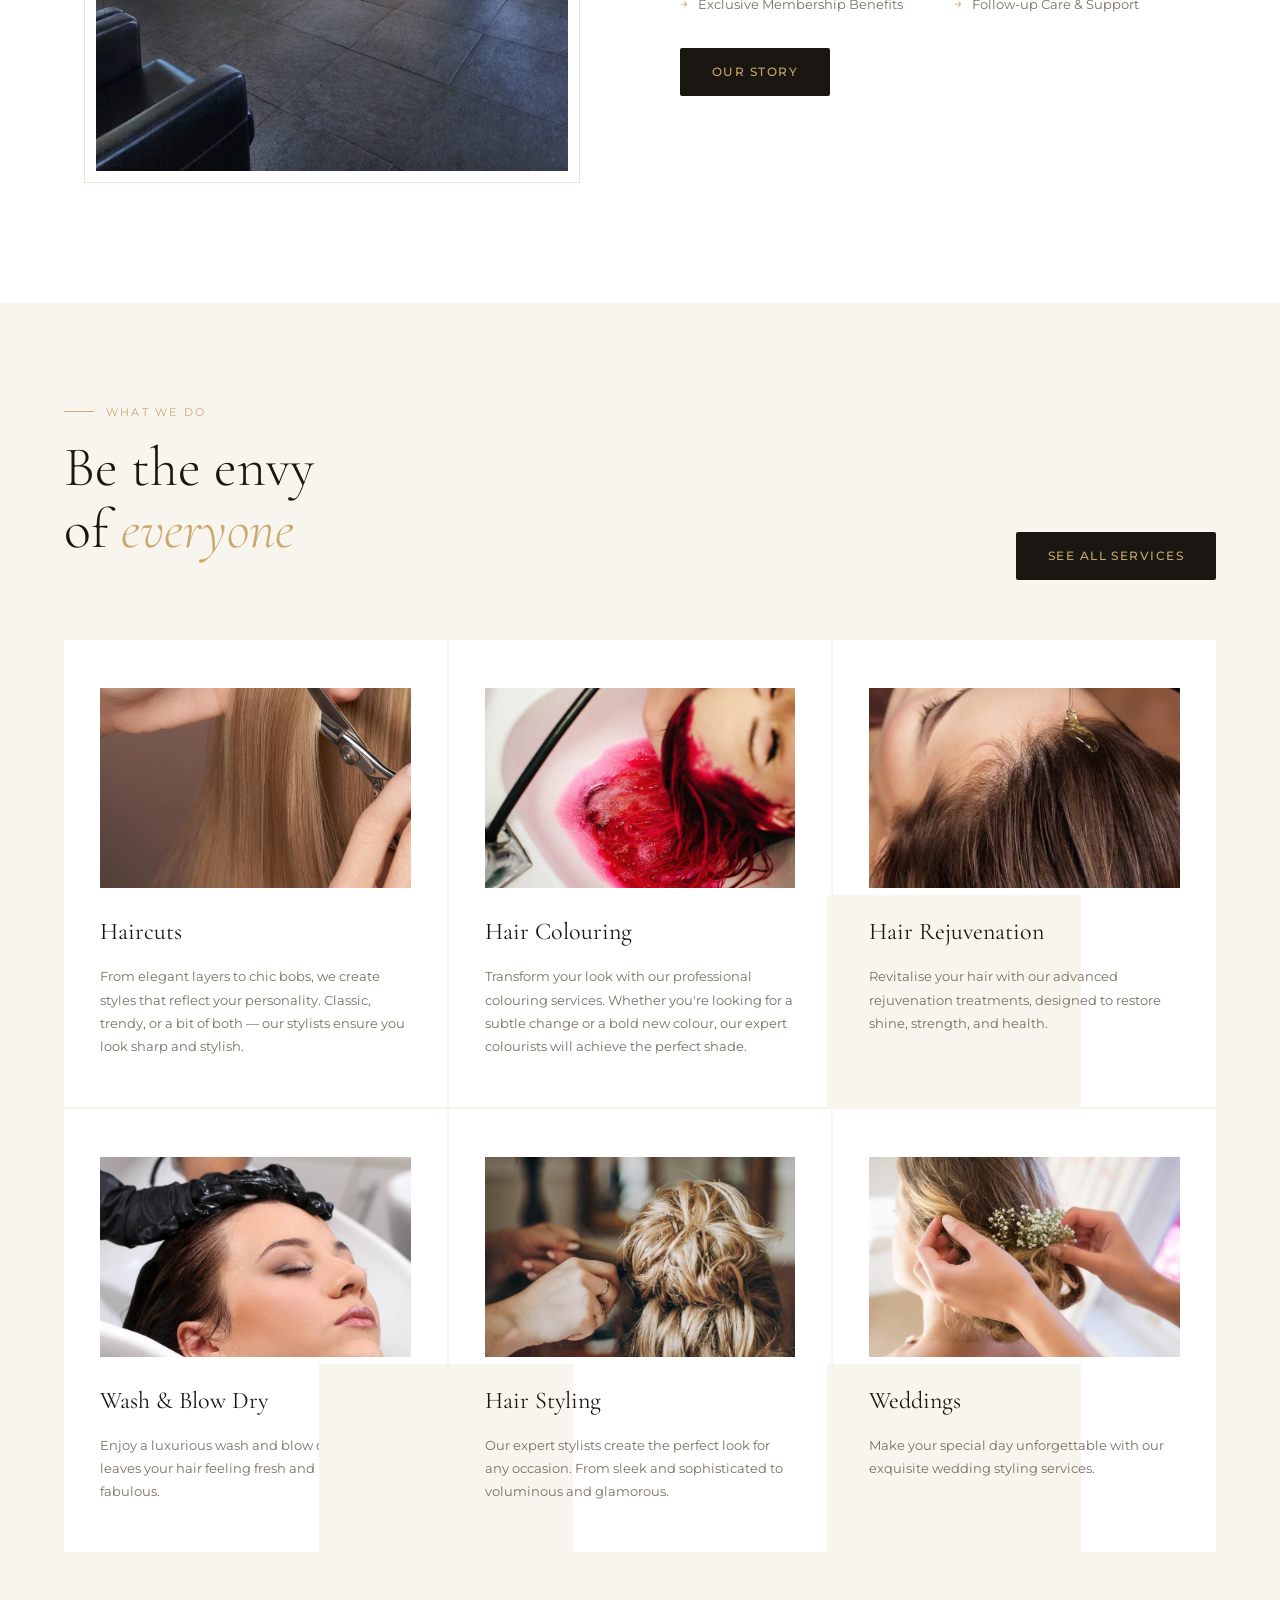
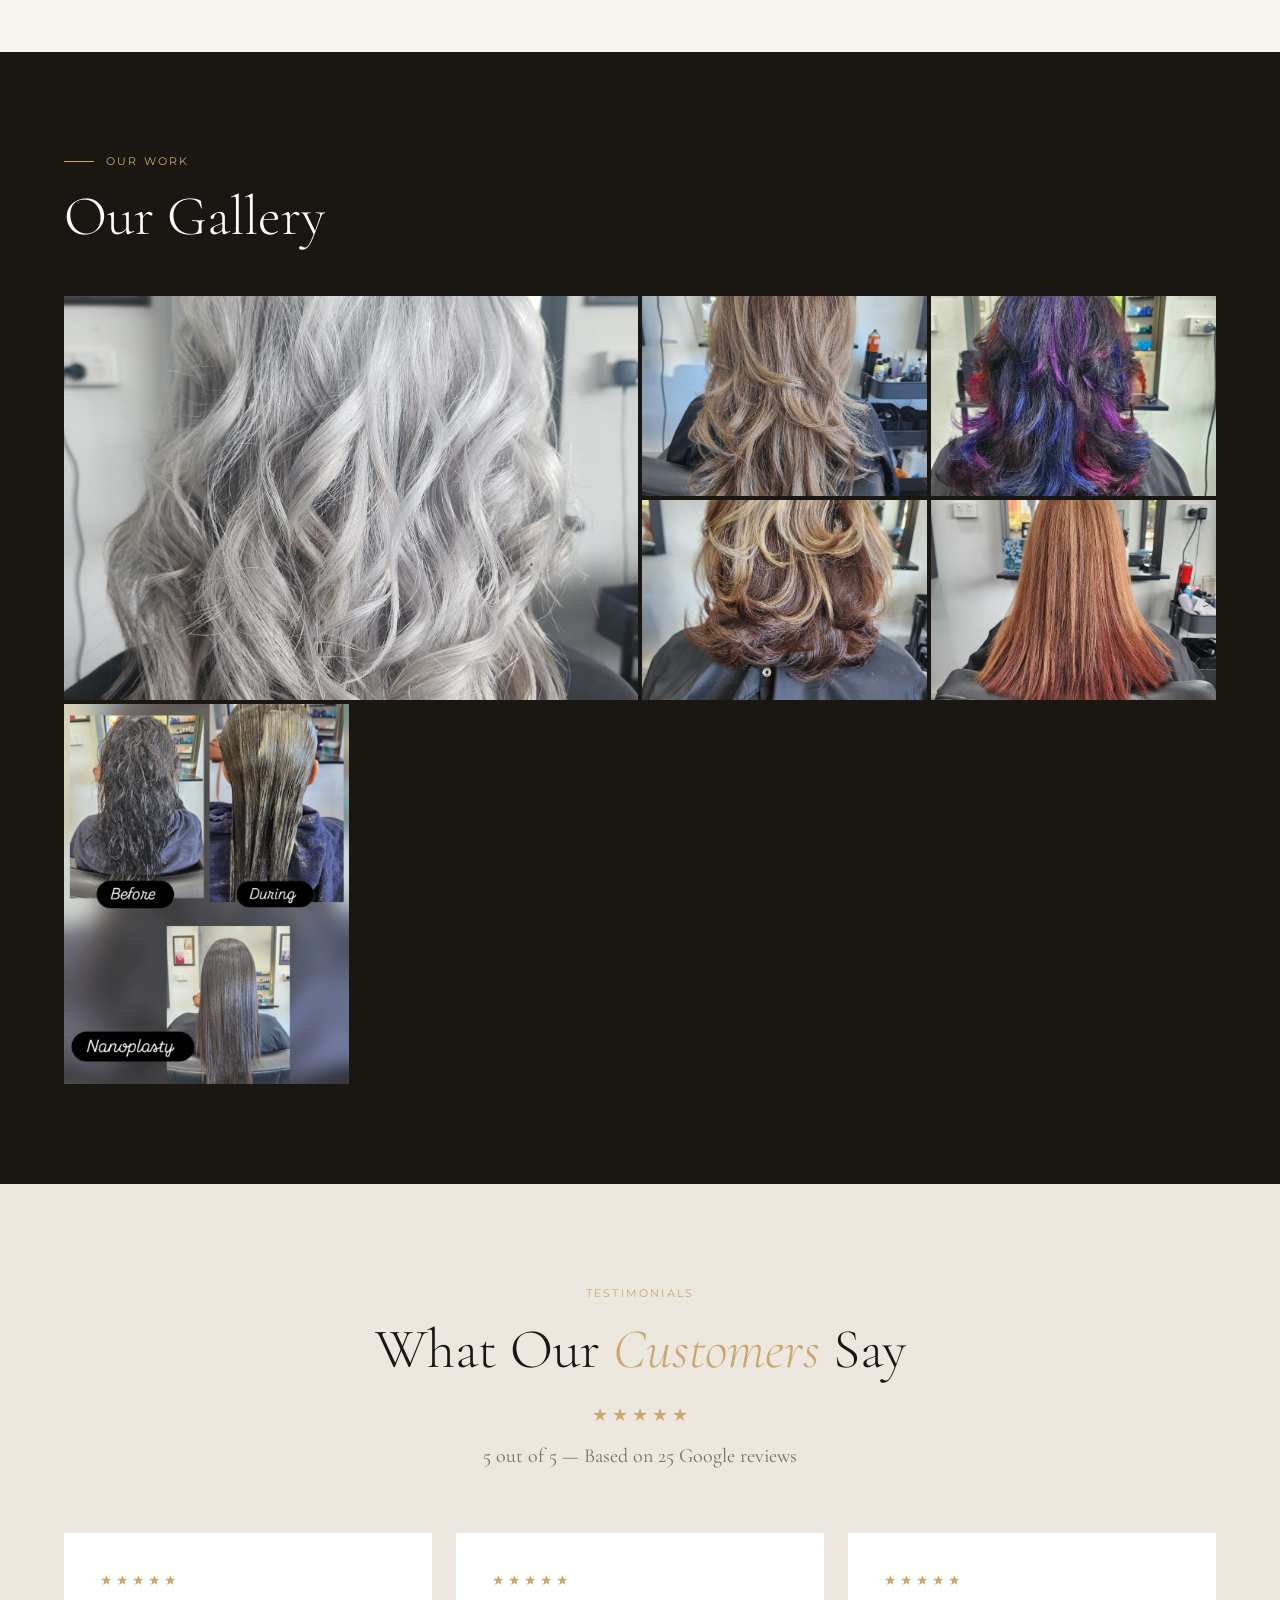
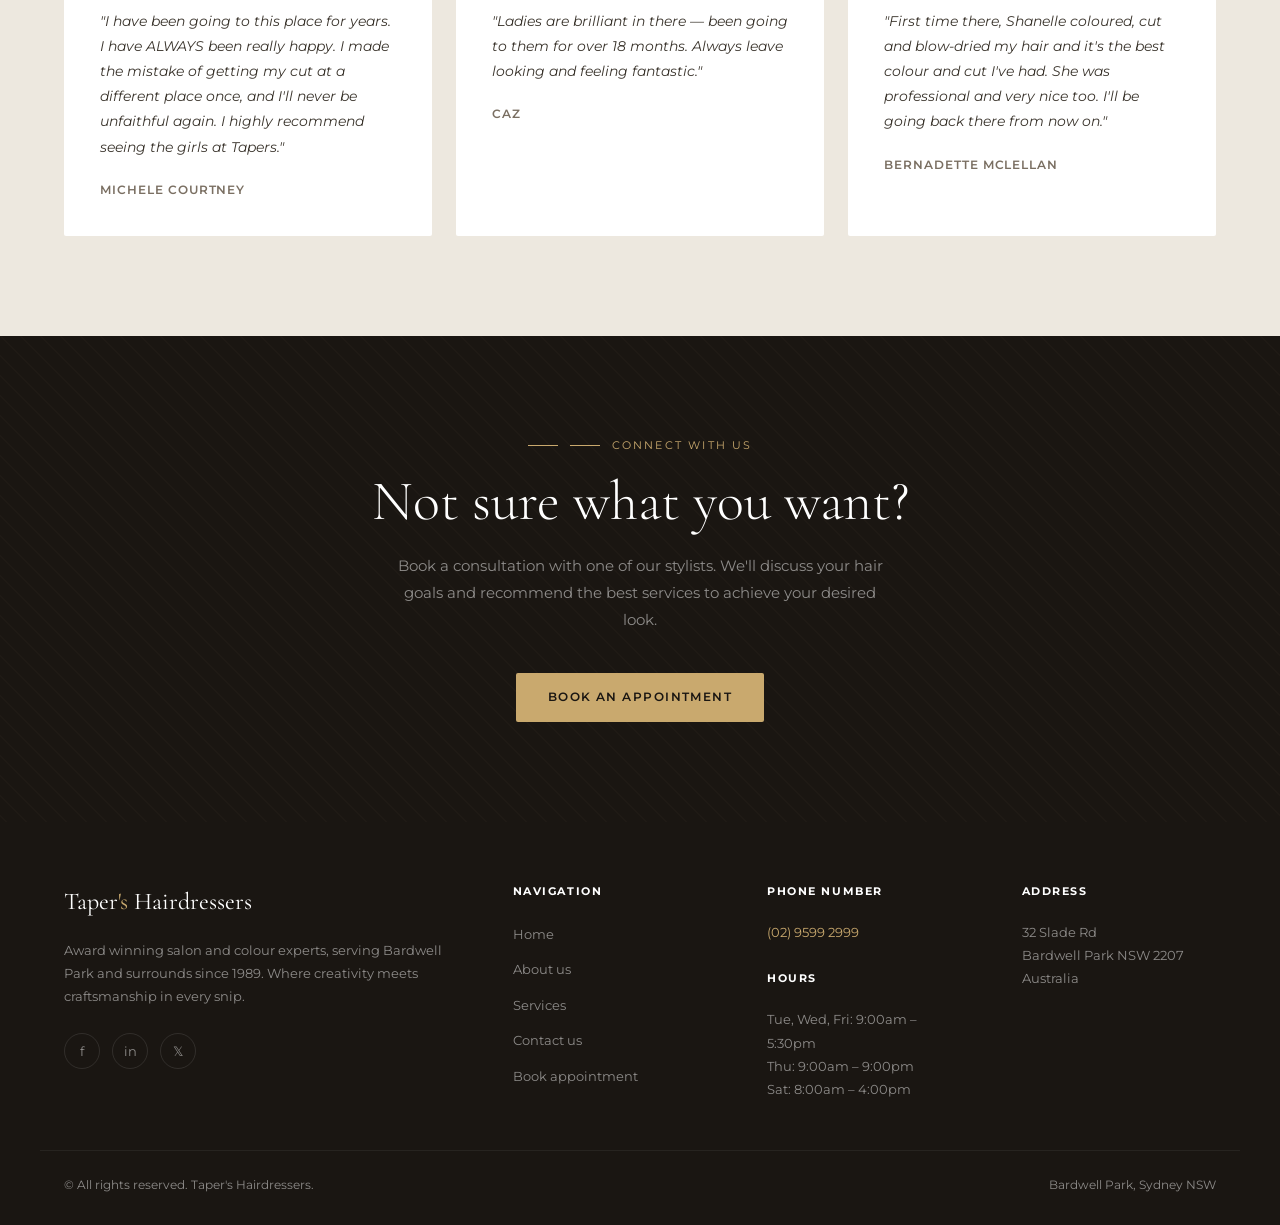
==== commit caffad0e: "Update Google rating to 5★ for improved accuracy" ====
--- a/index.html
+++ b/index.html
@@ -27,7 +27,7 @@
       </div>
       <div class="hero-stats">
         <div class="stat-item"><div class="stat-num">35+</div><div class="stat-label">Years of excellence</div></div>
-        <div class="stat-item"><div class="stat-num">4.9★</div><div class="stat-label">Google rating</div></div>
+        <div class="stat-item"><div class="stat-num">5★</div><div class="stat-label">Google rating</div></div>
         <div class="stat-item"><div class="stat-num">25+</div><div class="stat-label">Five-star reviews</div></div>
       </div>
     </div>
@@ -133,7 +133,7 @@
         <div class="stars">
           <span class="star">★</span><span class="star">★</span><span class="star">★</span><span class="star">★</span><span class="star">★</span>
         </div>
-        <p class="rating-text">4.9 out of 5 — Based on 25 Google reviews</p>
+        <p class="rating-text">5 out of 5 — Based on 25 Google reviews</p>
       </div>
       <div class="reviews-grid">
         <div class="review-card">
--- a/css/style.css
+++ b/css/style.css
@@ -593,21 +593,32 @@
 
 /* ── CONTACT ── */
 .contact { background: var(--white); }
+.contact .section-label {
+  justify-content: center;
+}
+.contact .section-label::before {
+  display: none;
+}
 .contact-grid {
   display: grid;
-  grid-template-columns: 1fr 1fr;
-  gap: 80px;
+  grid-template-columns: 1fr;
+  gap: 40px;
+  justify-items: center;
+  text-align: center;
 }
 .contact-cards {
   display: grid;
-  grid-template-columns: 1fr 1fr;
+  grid-template-columns: repeat(2, minmax(0, 1fr));
   gap: 20px;
-  margin-bottom: 40px;
+  margin: 0 auto 40px;
+  max-width: 900px;
+  width: 100%;
 }
 .contact-card {
   background: var(--cream);
   padding: 28px 24px;
   border-radius: 2px;
+  text-align: center;
 }
 .contact-card h4 {
   font-family: 'Cormorant Garamond', serif;
@@ -617,7 +628,11 @@
 }
 .contact-card p { font-size: 13px; color: var(--text-light); line-height: 1.6; }
 .contact-card a { color: var(--gold); text-decoration: none; }
-.contact-socials { display: flex; gap: 12px; }
+.contact-socials {
+  display: flex;
+  gap: 12px;
+  justify-content: center;
+}
 .social-link {
   width: 40px;
   height: 40px;
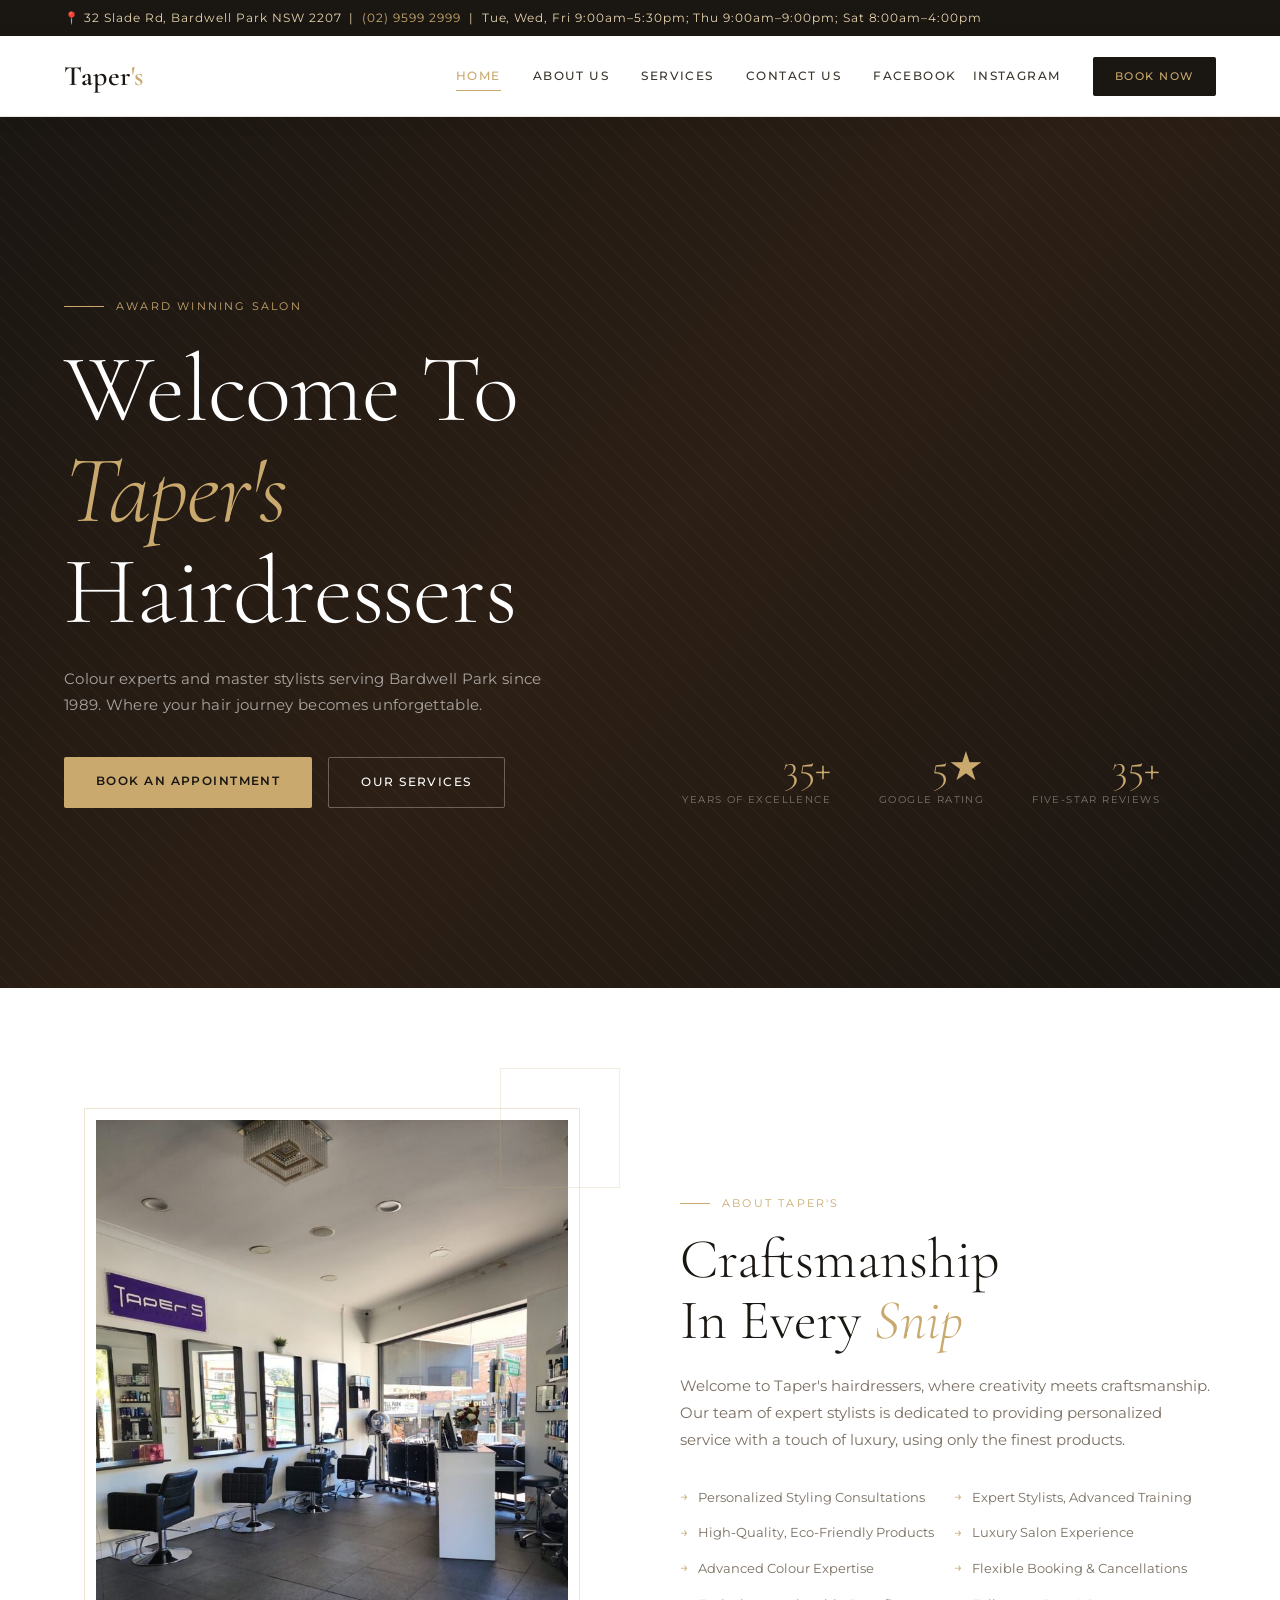
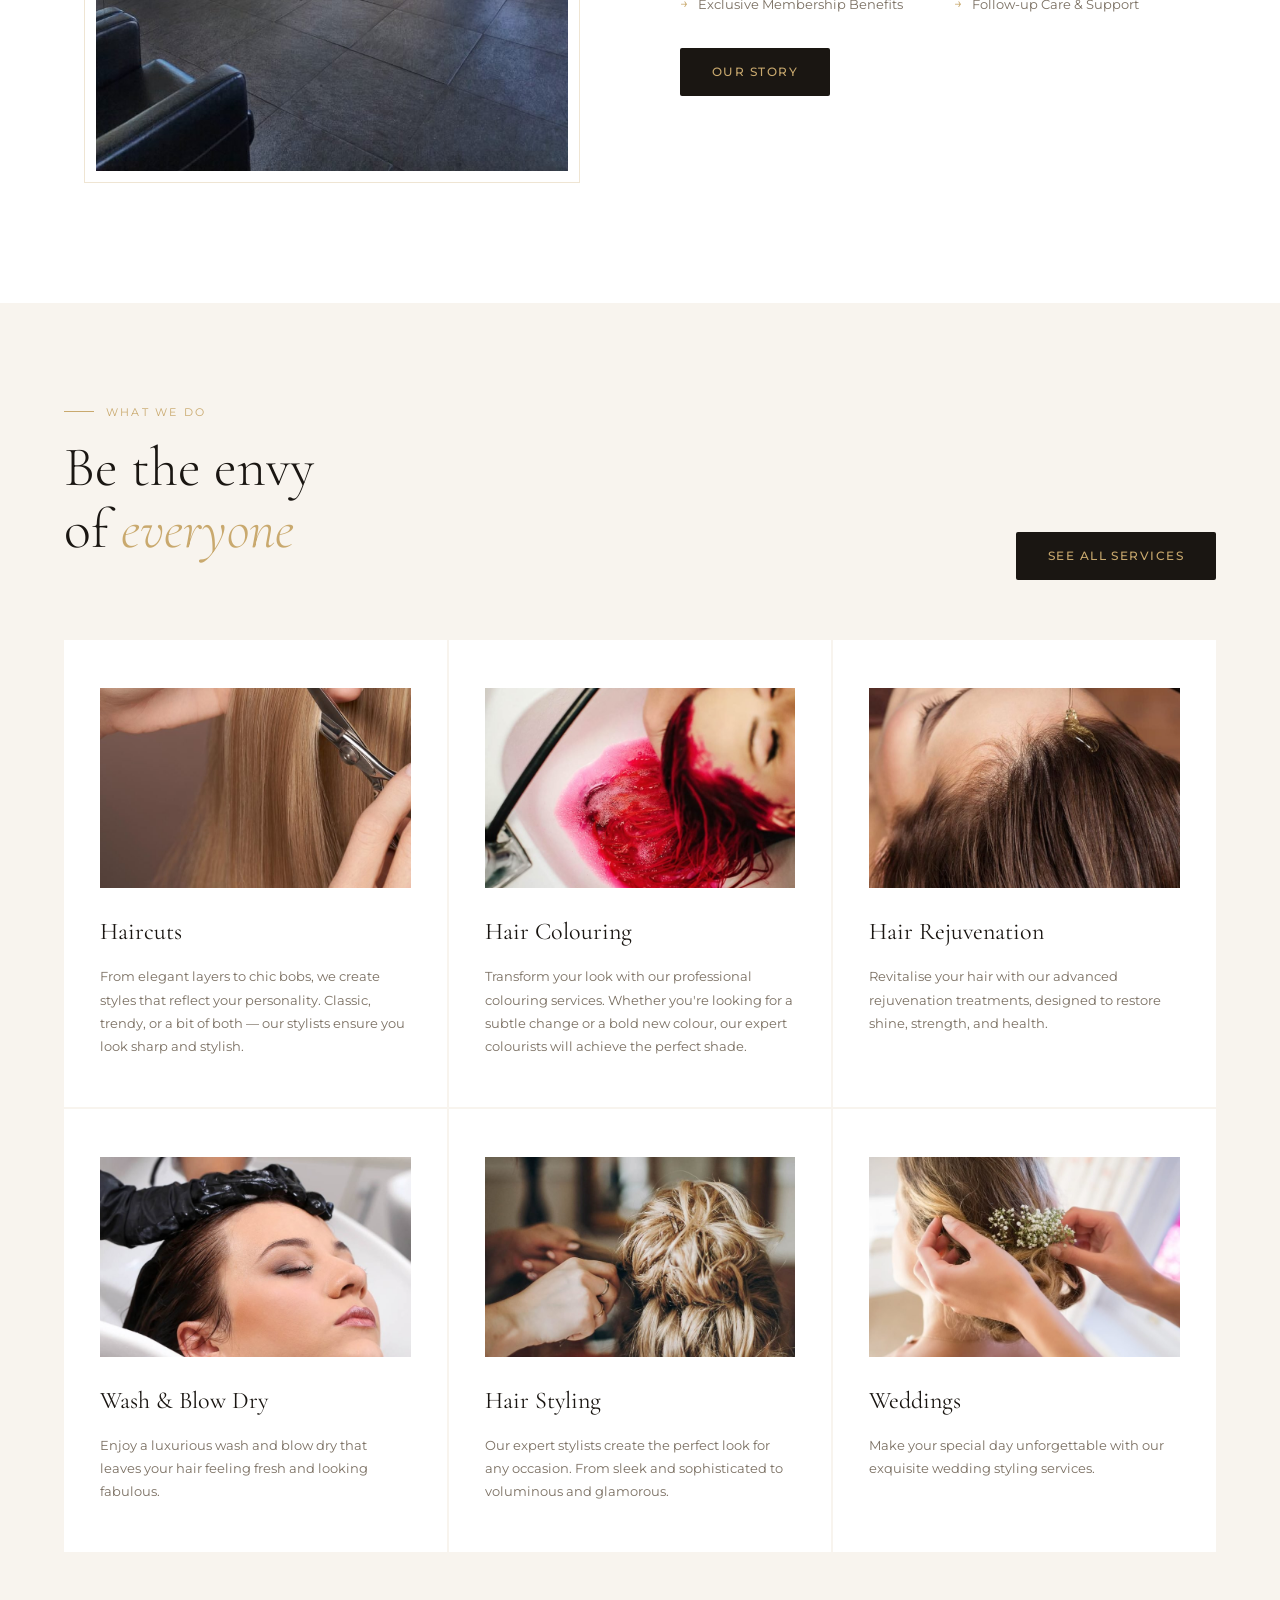
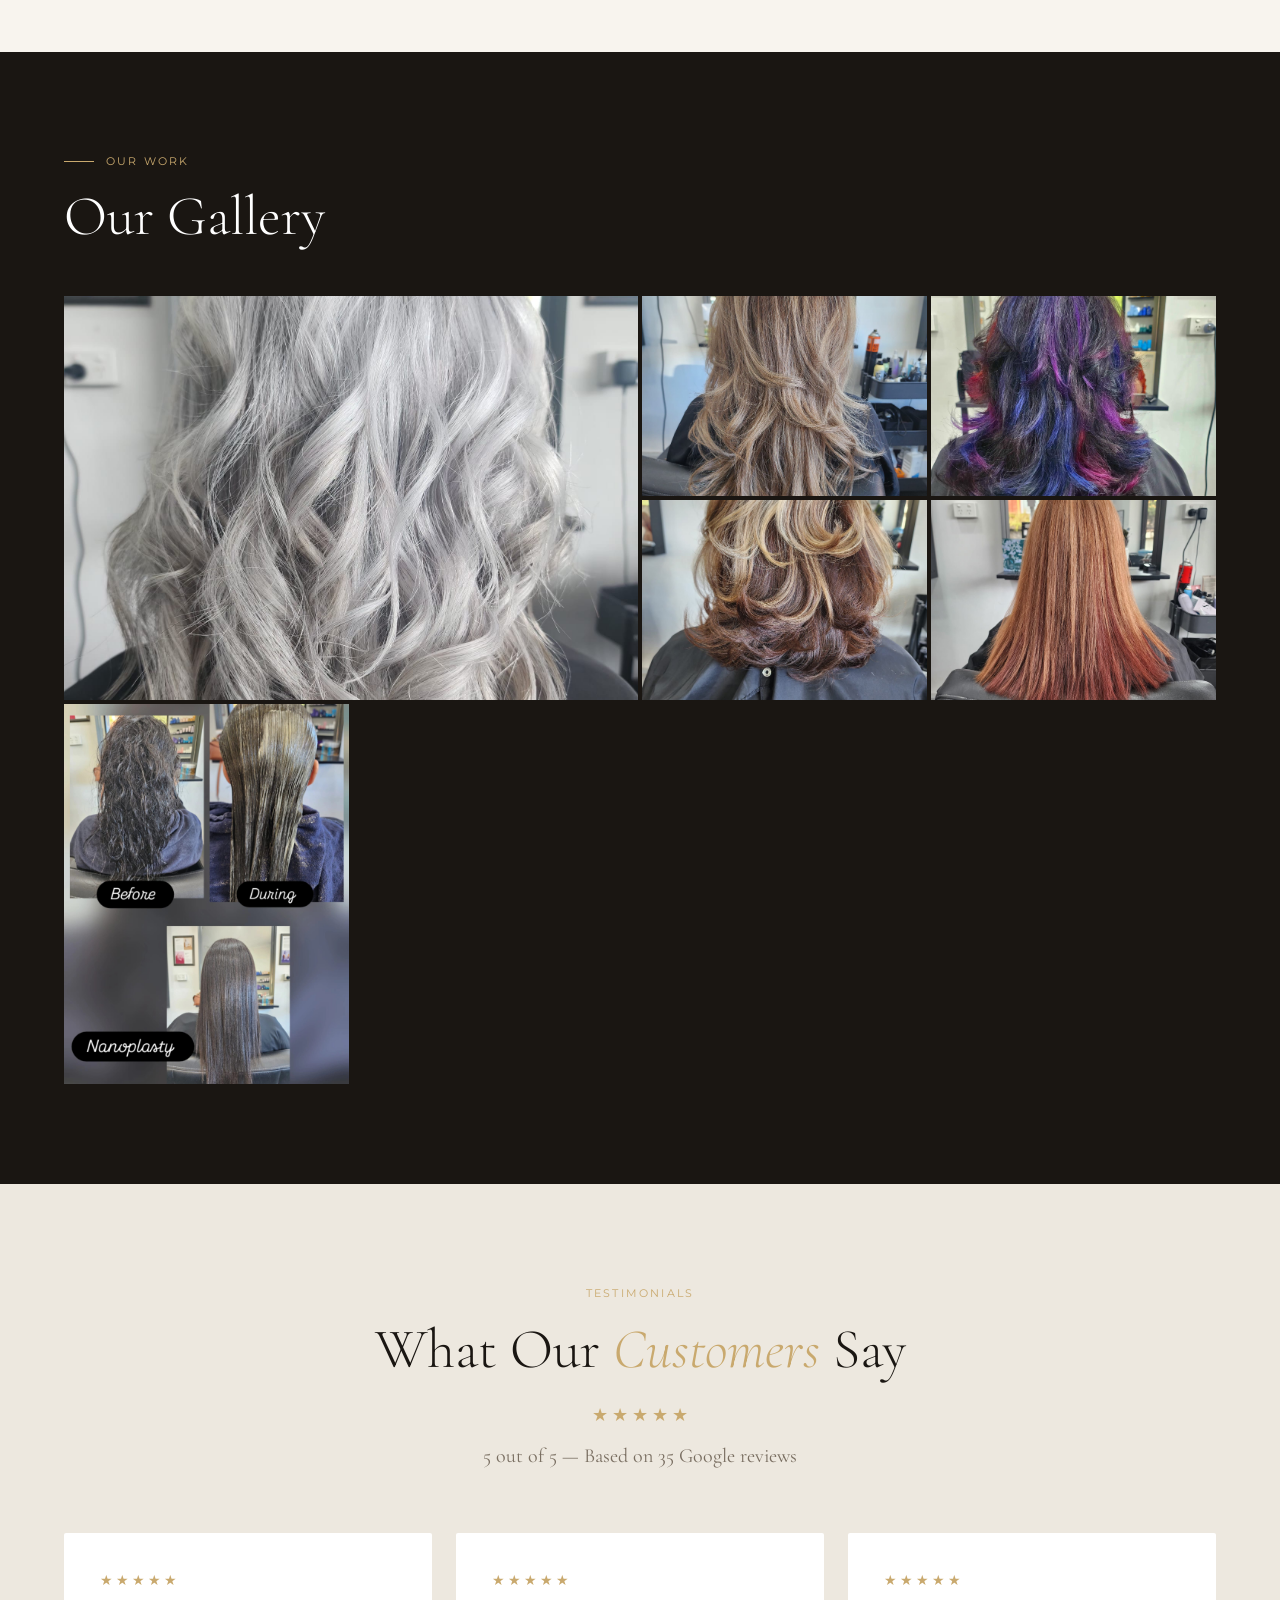
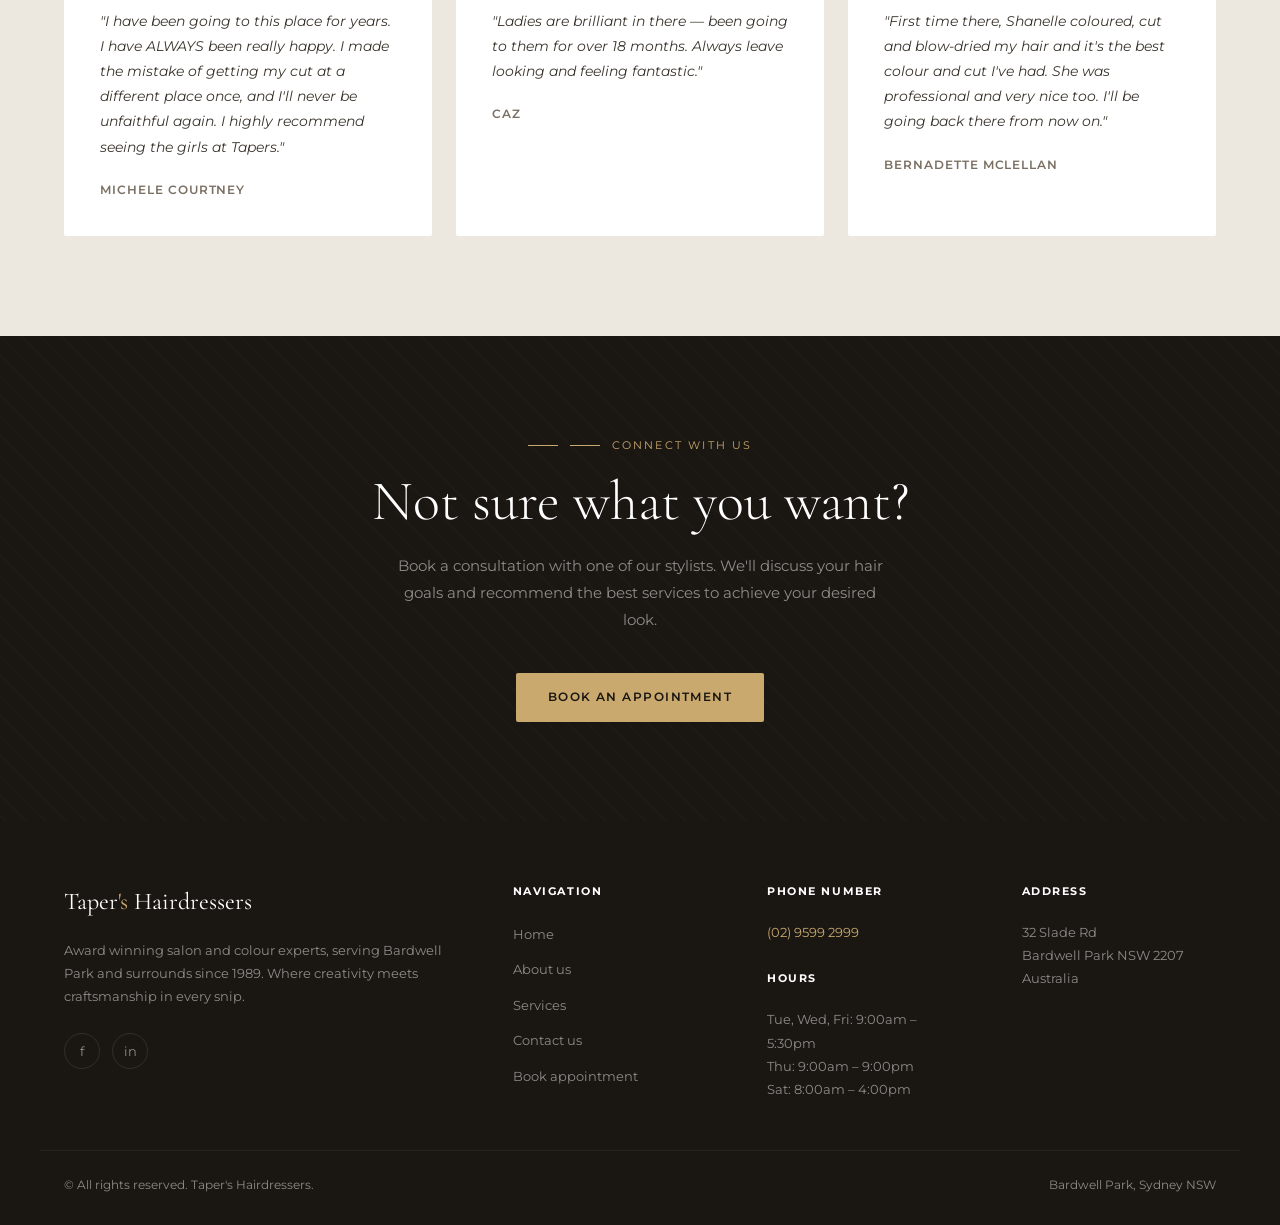
==== commit f128b2f9: "Update social media links and improve layout for better accessibility" ====
--- a/index.html
+++ b/index.html
@@ -28,7 +28,7 @@
       <div class="hero-stats">
         <div class="stat-item"><div class="stat-num">35+</div><div class="stat-label">Years of excellence</div></div>
         <div class="stat-item"><div class="stat-num">5★</div><div class="stat-label">Google rating</div></div>
-        <div class="stat-item"><div class="stat-num">25+</div><div class="stat-label">Five-star reviews</div></div>
+        <div class="stat-item"><div class="stat-num">35+</div><div class="stat-label">Five-star reviews</div></div>
       </div>
     </div>
   </section>
@@ -133,7 +133,7 @@
         <div class="stars">
           <span class="star">★</span><span class="star">★</span><span class="star">★</span><span class="star">★</span><span class="star">★</span>
         </div>
-        <p class="rating-text">5 out of 5 — Based on 25 Google reviews</p>
+        <p class="rating-text">5 out of 5 — Based on 35 Google reviews</p>
       </div>
       <div class="reviews-grid">
         <div class="review-card">
--- a/css/style.css
+++ b/css/style.css
@@ -45,6 +45,7 @@
 .top-bar a { color: var(--gold); text-decoration: none; }
 .top-bar .socials { display: flex; gap: 16px; }
 .top-bar .socials a:hover { color: var(--white); }
+nav .socials { display: flex; gap: 16px; align-items: center; }
 
 /* ── HEADER ── */
 header {
@@ -810,7 +811,9 @@
 .about-image-2 {
   width: 100%;
   aspect-ratio: 4/5;
-  background: linear-gradient(160deg, var(--cream-mid) 0%, #c8b89a 100%);
+  background-image: url("../about us images/about us.heic");
+  background-size: cover;
+  background-position: center;
   border-radius: 2px;
   position: relative;
 }
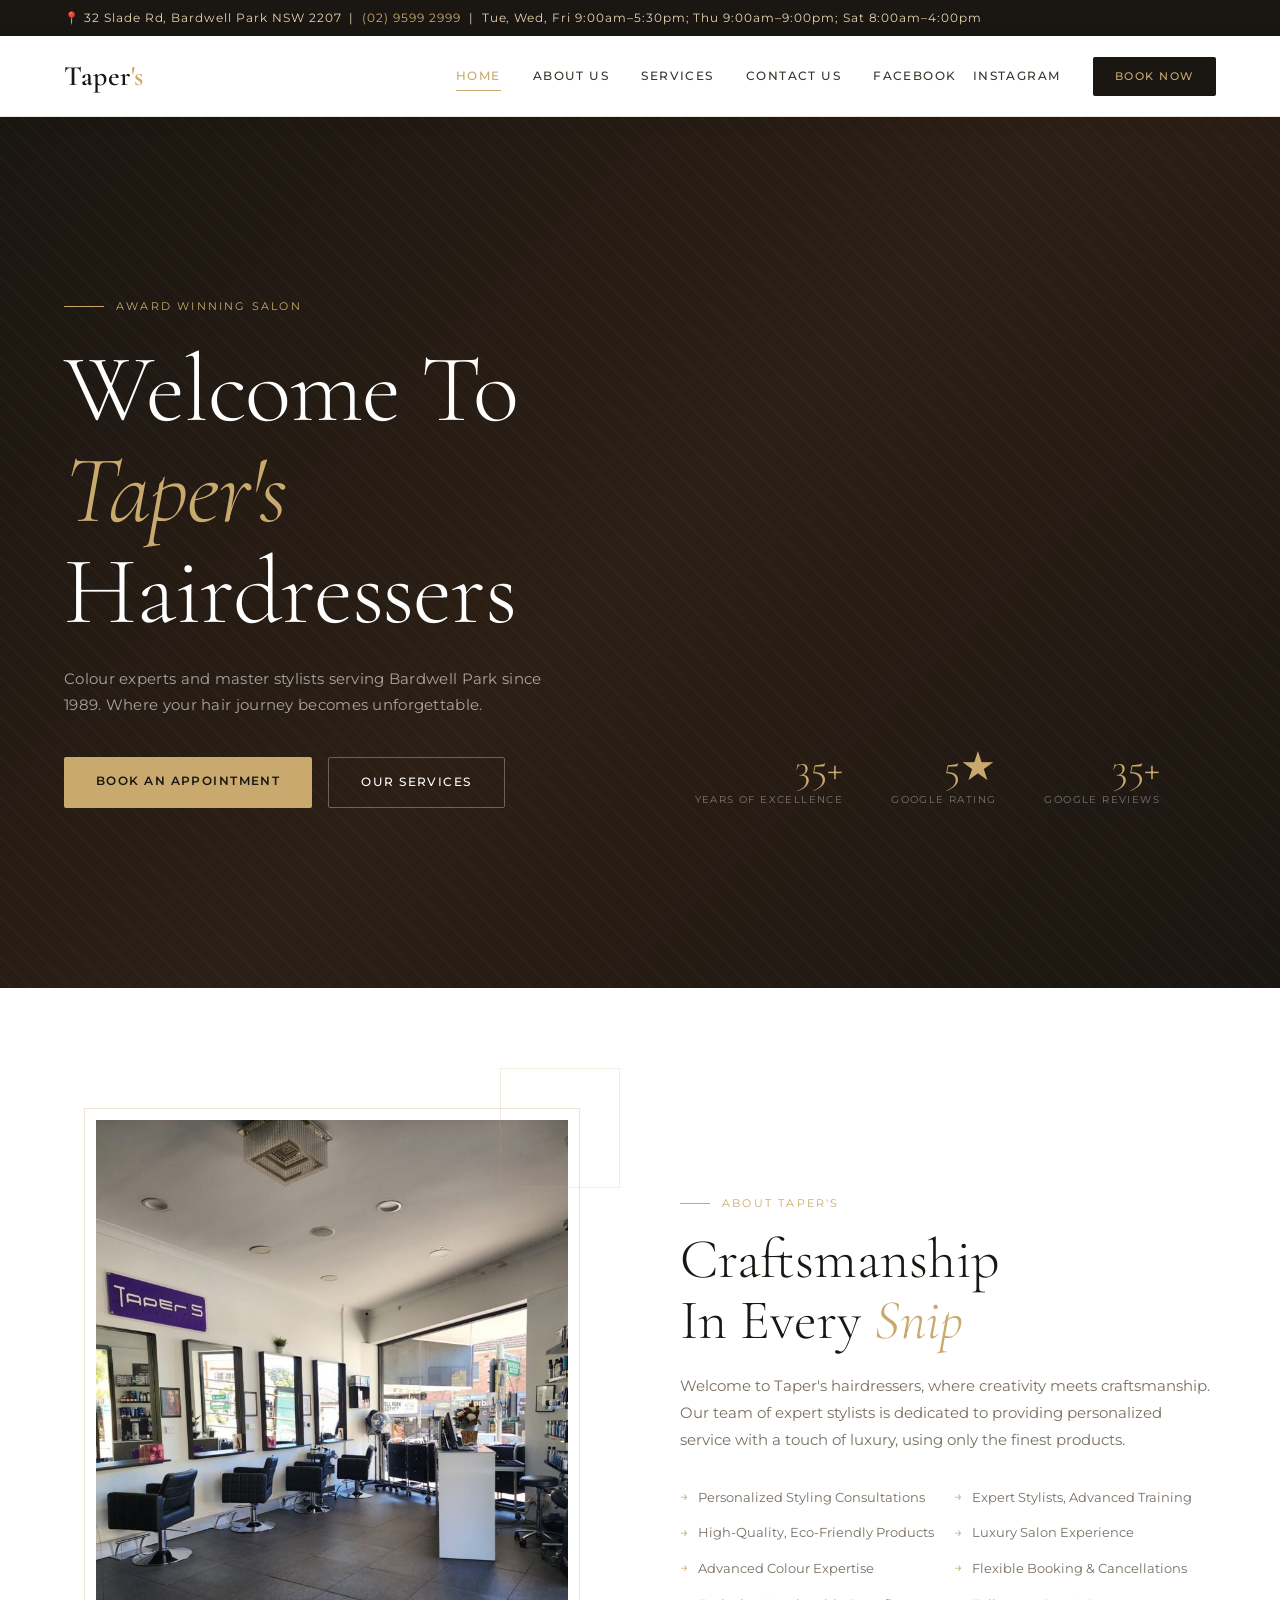
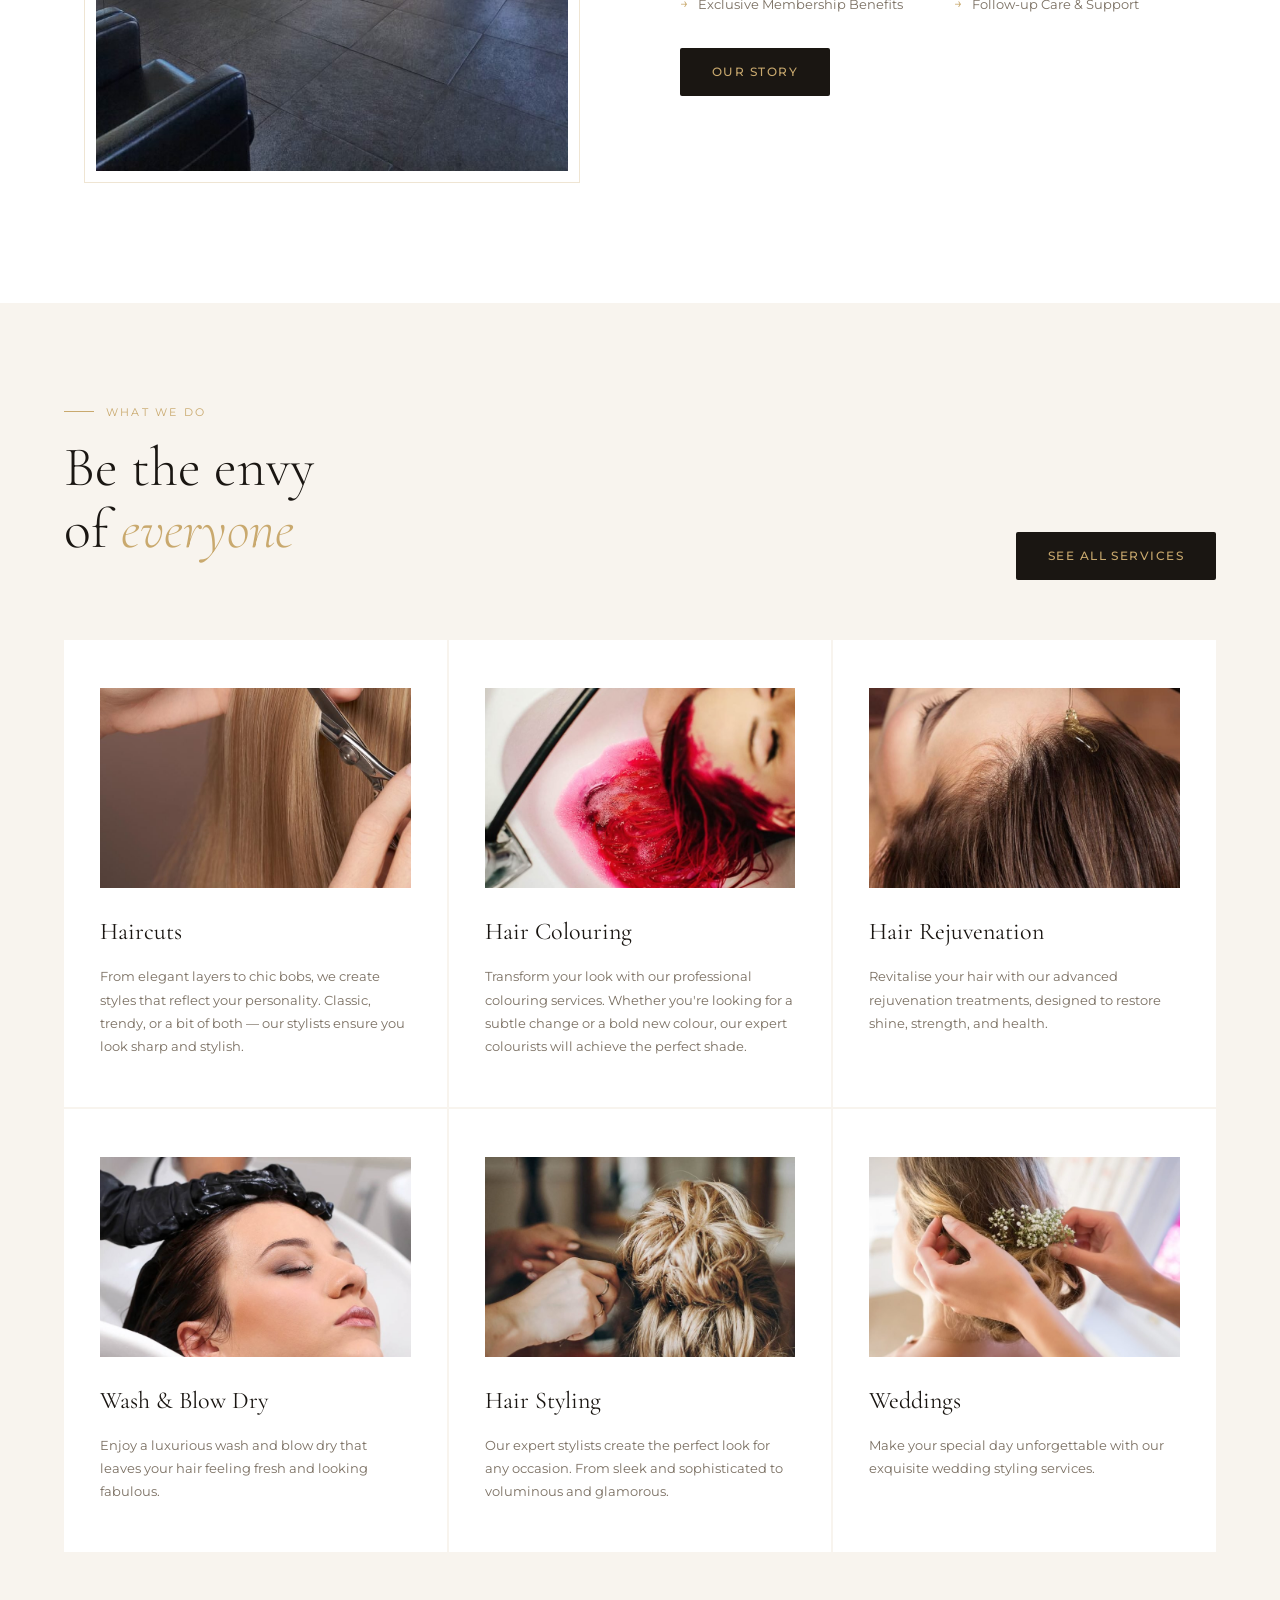
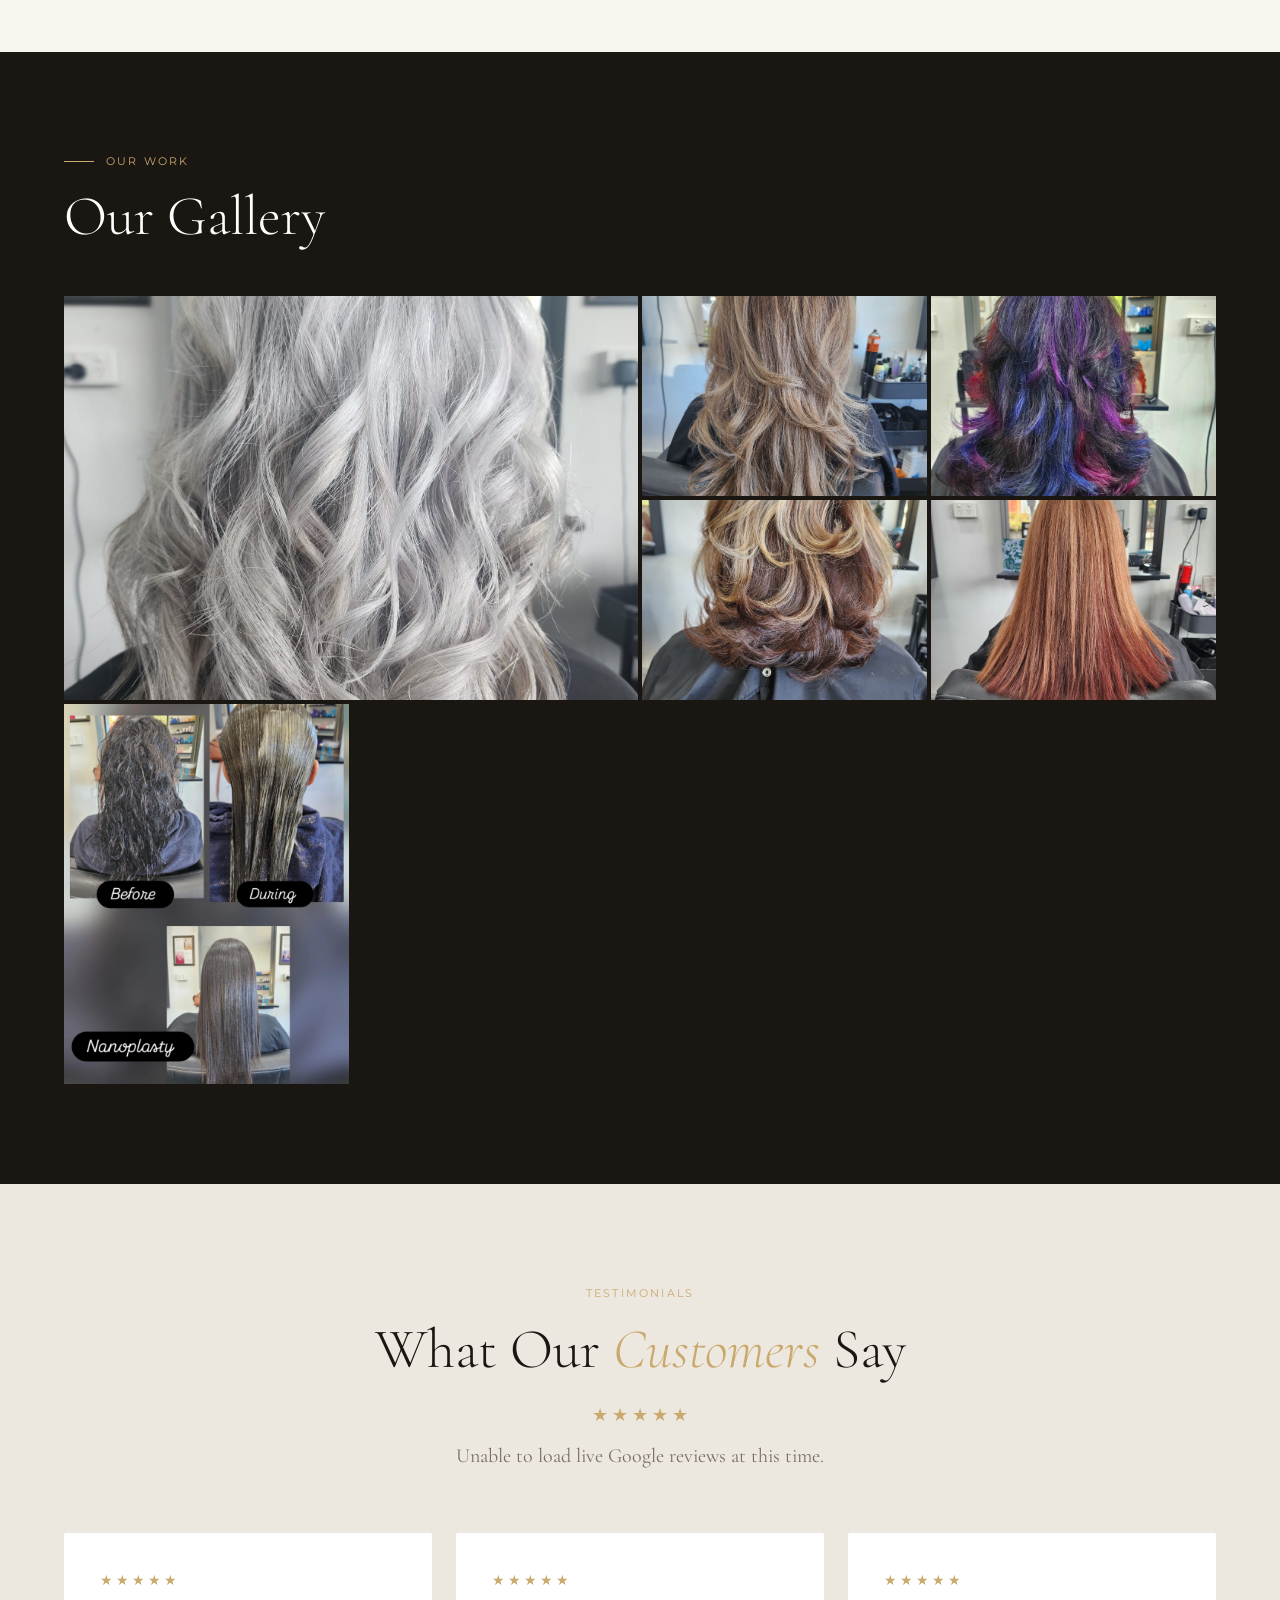
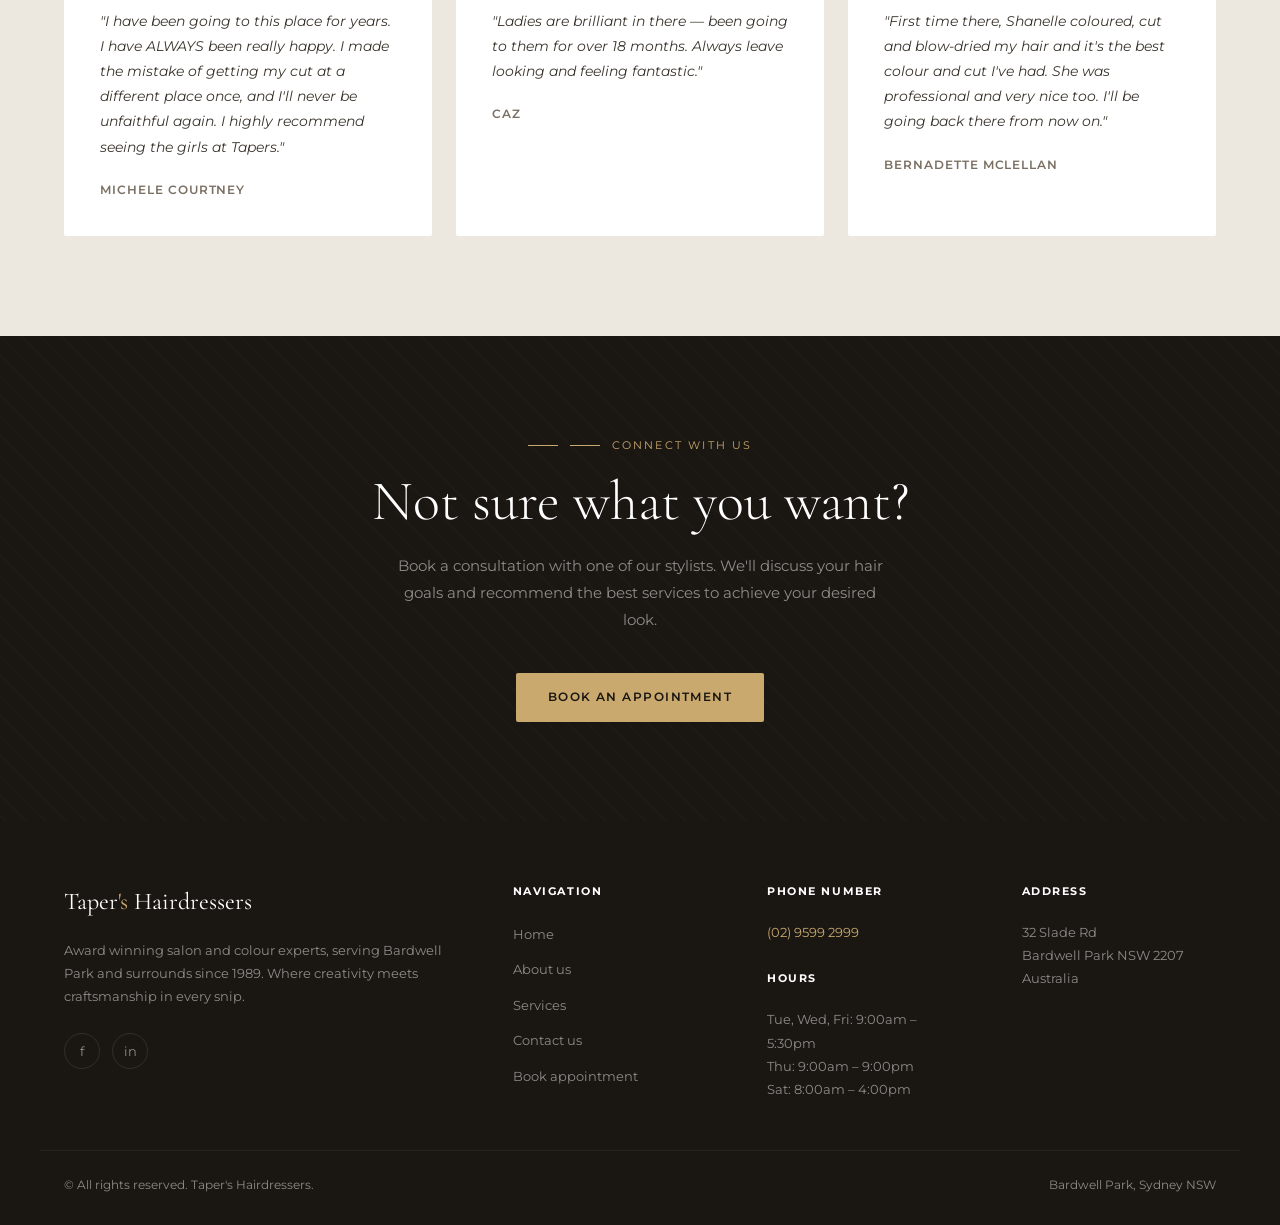
==== commit 24e4ddb2: "Implement live Google reviews feature with dynamic display and error handling" ====
--- a/index.html
+++ b/index.html
@@ -26,9 +26,9 @@
         <a href="services.html" class="btn-outline">Our Services</a>
       </div>
       <div class="hero-stats">
-        <div class="stat-item"><div class="stat-num">35+</div><div class="stat-label">Years of excellence</div></div>
-        <div class="stat-item"><div class="stat-num">5★</div><div class="stat-label">Google rating</div></div>
-        <div class="stat-item"><div class="stat-num">35+</div><div class="stat-label">Five-star reviews</div></div>
+        <div class="stat-item"><div class="stat-num" id="hero-years">35+</div><div class="stat-label">Years of excellence</div></div>
+        <div class="stat-item"><div class="stat-num" id="hero-rating">5★</div><div class="stat-label">Google rating</div></div>
+        <div class="stat-item"><div class="stat-num" id="hero-review-count">35+</div><div class="stat-label">Google reviews</div></div>
       </div>
     </div>
   </section>
@@ -130,12 +130,12 @@
       <div class="reviews-header">
         <div class="section-label">Testimonials</div>
         <h2 class="section-title">What Our <em>Customers</em> Say</h2>
-        <div class="stars">
+        <div class="stars" id="review-stars">
           <span class="star">★</span><span class="star">★</span><span class="star">★</span><span class="star">★</span><span class="star">★</span>
         </div>
-        <p class="rating-text">5 out of 5 — Based on 35 Google reviews</p>
+        <p class="rating-text" id="review-summary">Loading live Google reviews…</p>
       </div>
-      <div class="reviews-grid">
+      <div class="reviews-grid" id="reviews-grid">
         <div class="review-card">
           <div class="review-stars"><span class="star">★</span><span class="star">★</span><span class="star">★</span><span class="star">★</span><span class="star">★</span></div>
           <p class="review-text">"I have been going to this place for years. I have ALWAYS been really happy. I made the mistake of getting my cut at a different place once, and I'll never be unfaithful again. I highly recommend seeing the girls at Tapers."</p>
@@ -174,6 +174,7 @@
     initHamburger();
     initBookingLinks();
     initAnimations();
+    loadGoogleReviews();
   </script>
 </body>
 </html>
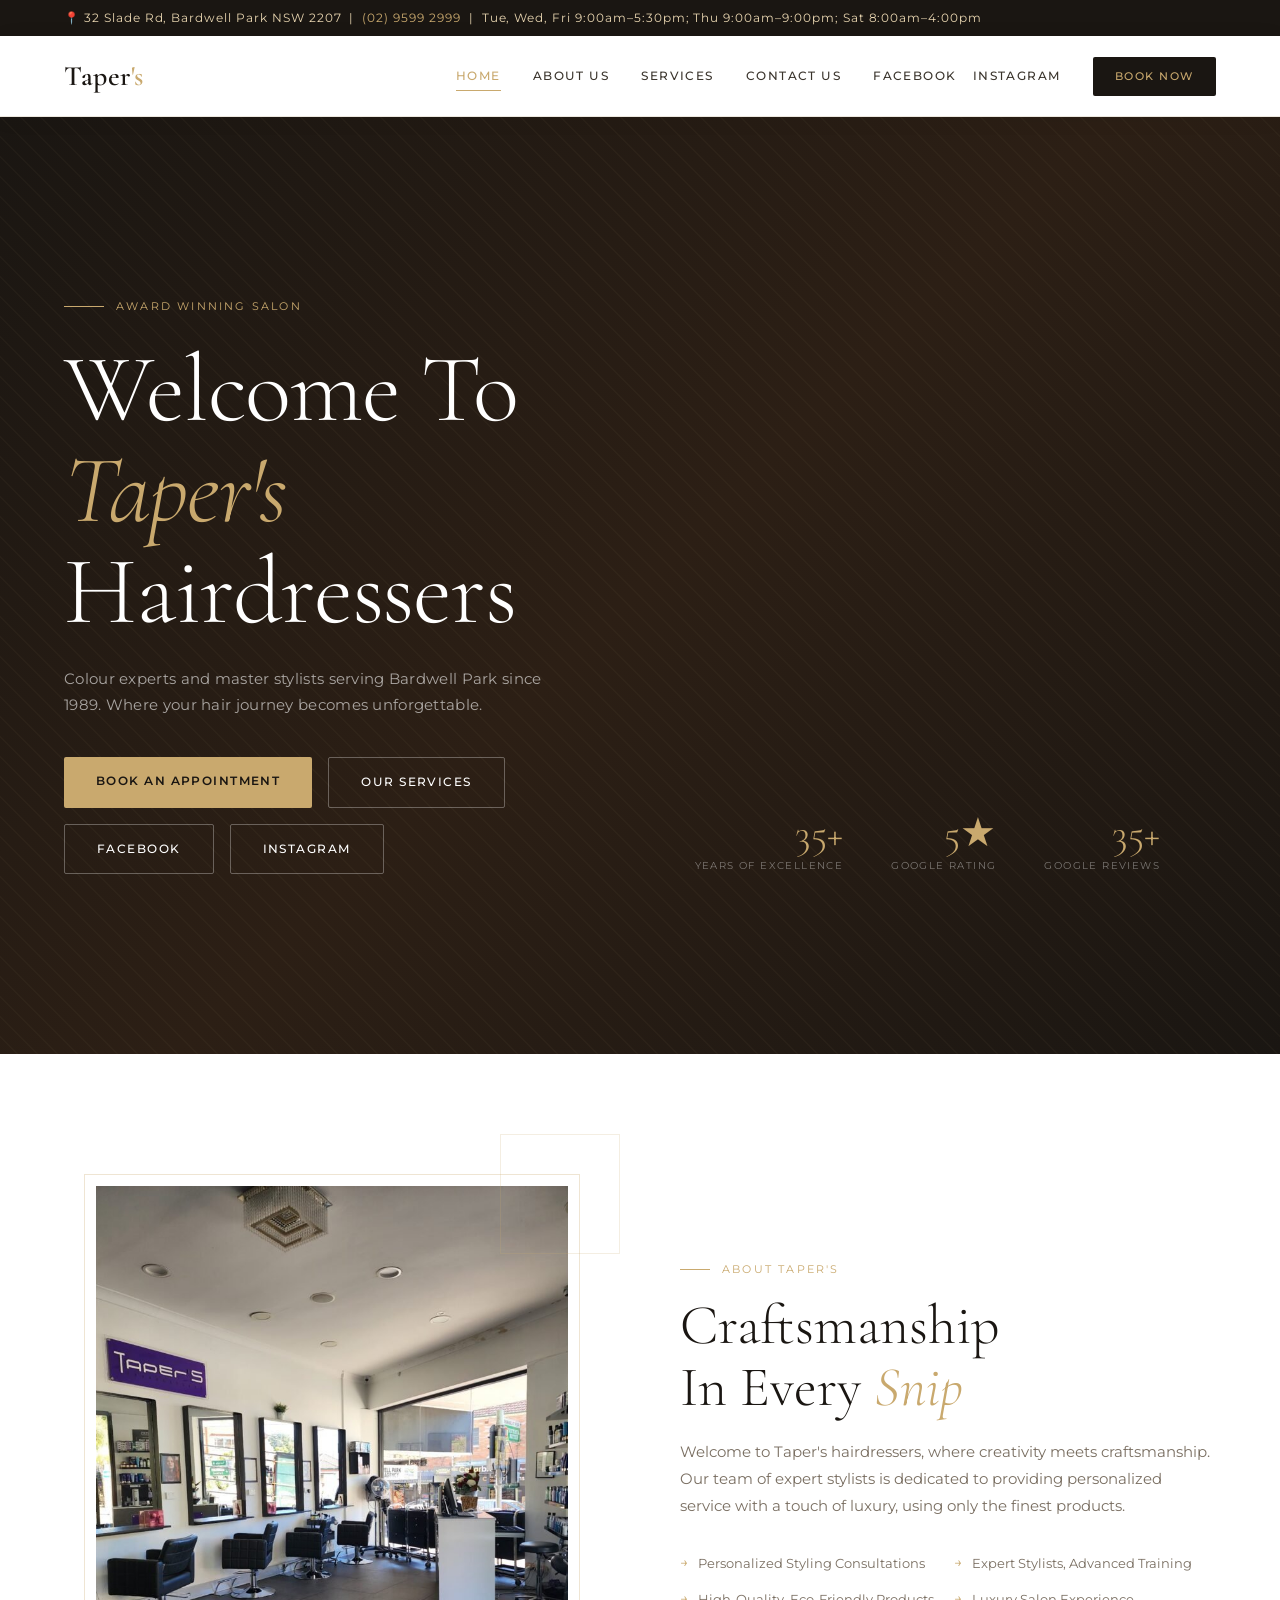
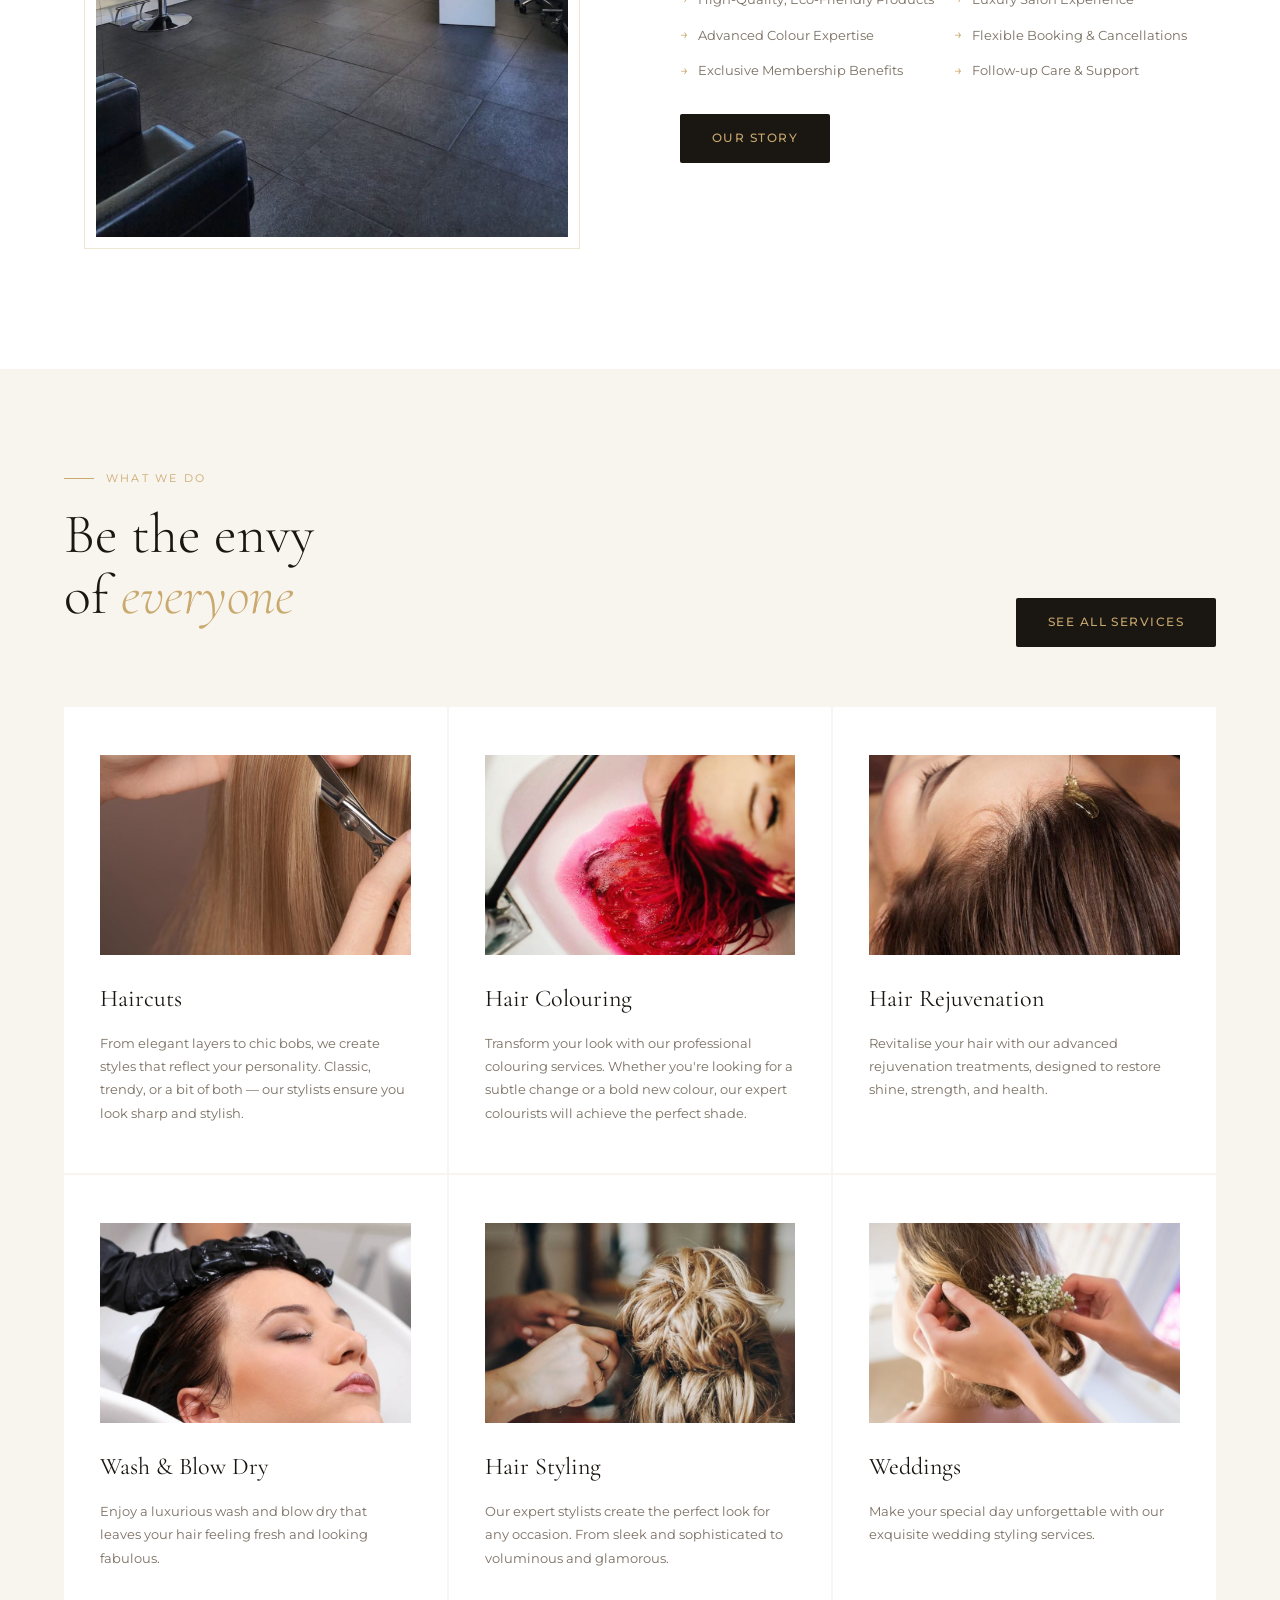
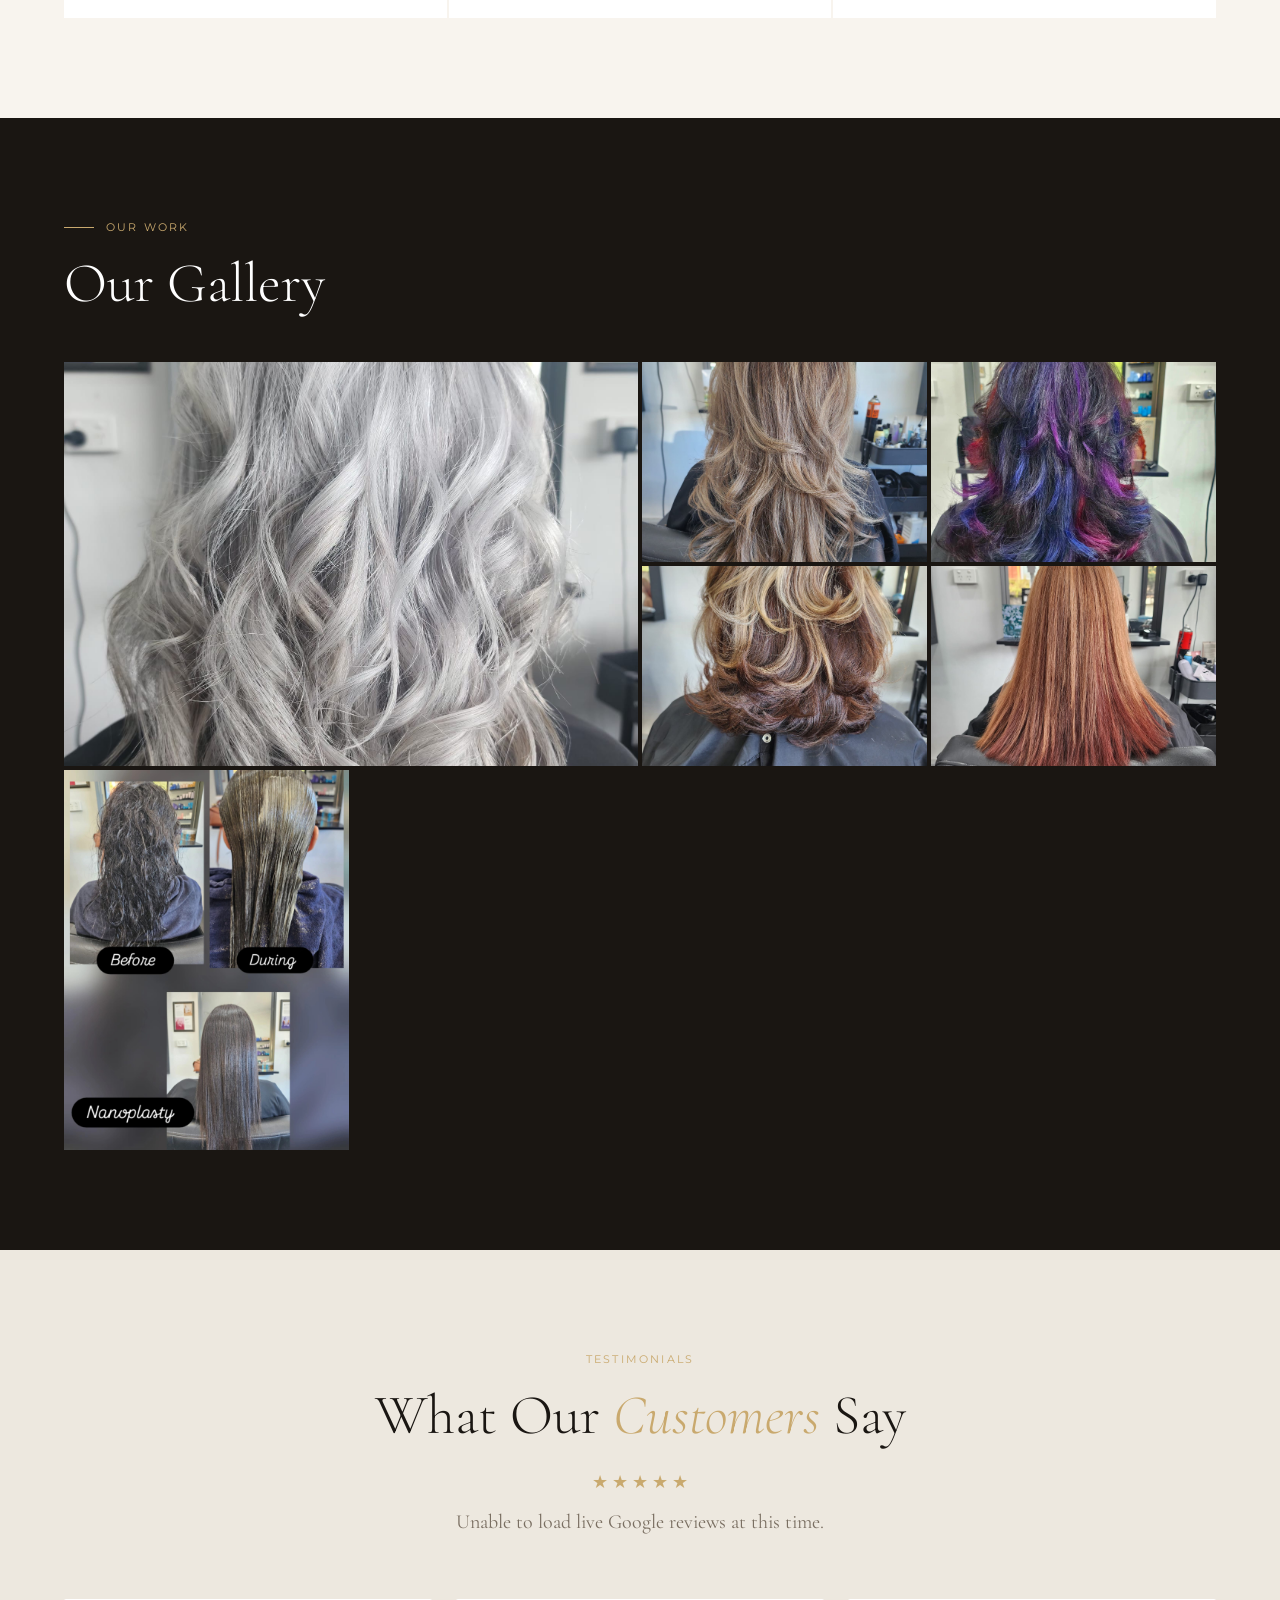
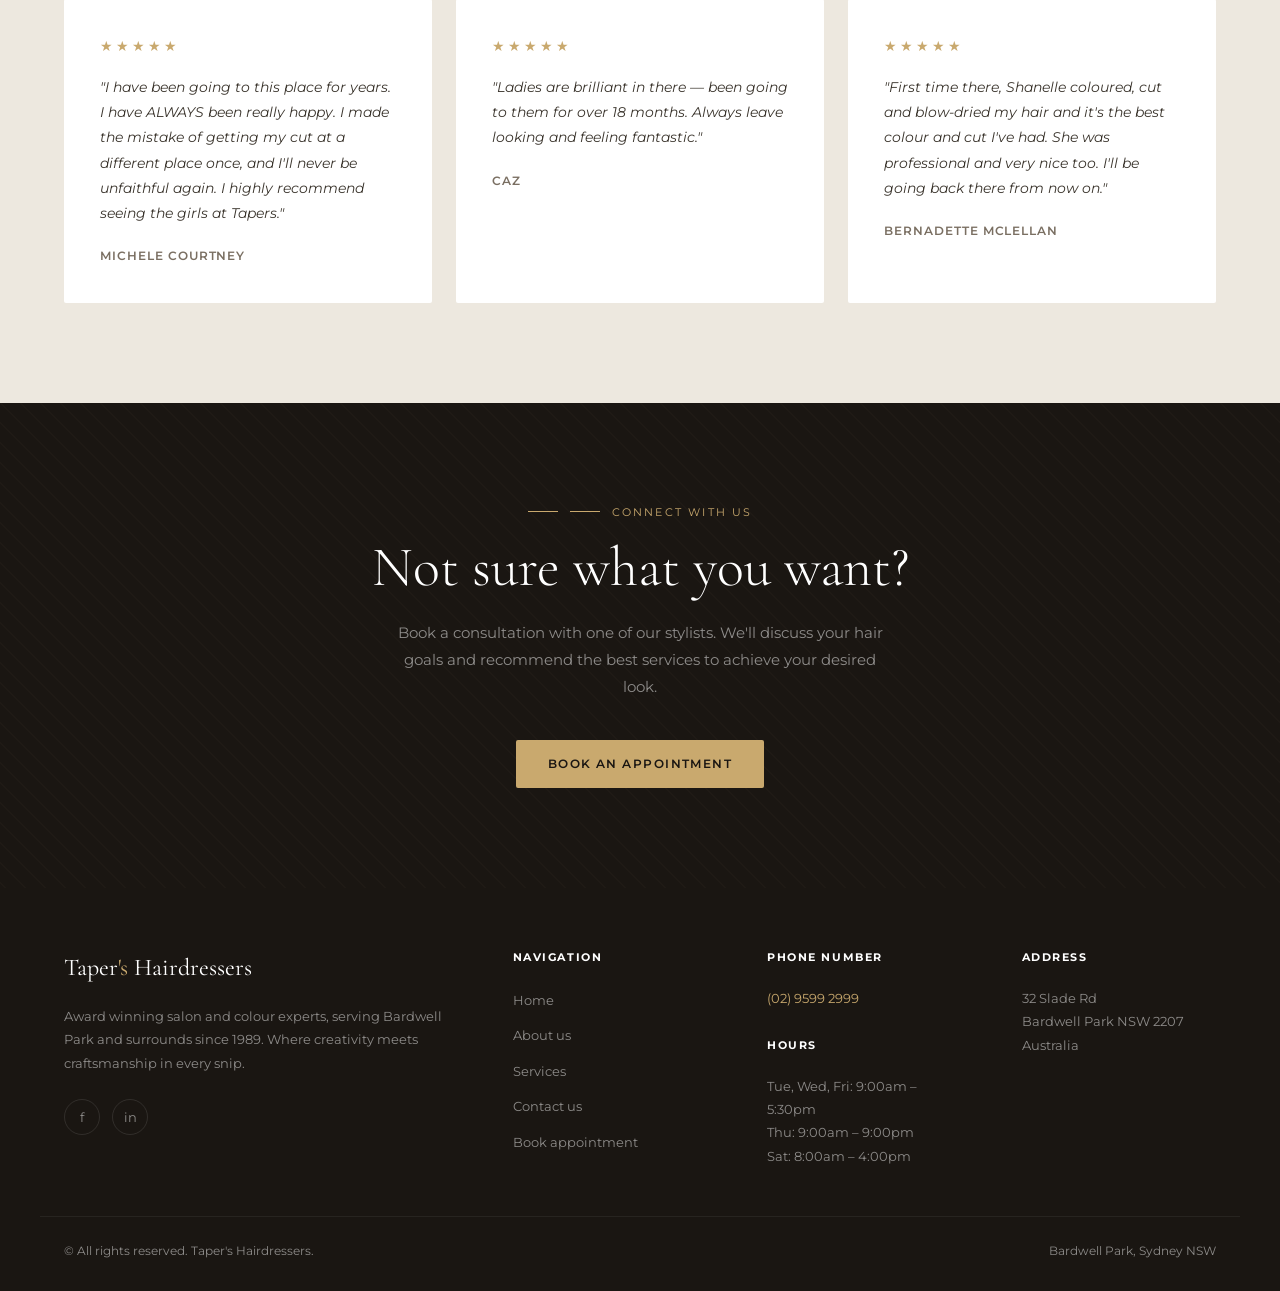
==== commit 7752103a: "Add hero section social buttons and restructure call-to-action layout" ====
--- a/index.html
+++ b/index.html
@@ -22,8 +22,14 @@
       <h1 class="animate delay-2">Welcome To<br><em>Taper's</em><br>Hairdressers</h1>
       <p class="animate delay-3">Colour experts and master stylists serving Bardwell Park since 1989. Where your hair journey becomes unforgettable.</p>
       <div class="hero-cta animate delay-4">
-        <a href="#" target="_blank" class="btn-primary booking-link">Book An Appointment</a>
-        <a href="services.html" class="btn-outline">Our Services</a>
+        <div class="hero-cta-main">
+          <a href="#" target="_blank" class="btn-primary booking-link">Book An Appointment</a>
+          <a href="services.html" class="btn-outline">Our Services</a>
+        </div>
+        <div class="hero-social-buttons">
+          <a href="https://www.facebook.com/tapershair" target="_blank" rel="noopener noreferrer" class="btn-outline">Facebook</a>
+          <a href="https://www.instagram.com/tapershairdressers" target="_blank" rel="noopener noreferrer" class="btn-outline">Instagram</a>
+        </div>
       </div>
       <div class="hero-stats">
         <div class="stat-item"><div class="stat-num" id="hero-years">35+</div><div class="stat-label">Years of excellence</div></div>
--- a/css/style.css
+++ b/css/style.css
@@ -198,6 +198,17 @@
   display: flex;
   gap: 16px;
   flex-wrap: wrap;
+}
+.hero-cta-main {
+  display: flex;
+  gap: 16px;
+  flex-wrap: wrap;
+}
+.hero-social-buttons {
+  display: flex;
+  gap: 16px;
+  flex-wrap: wrap;
+  width: 100%;
 }
 .btn-primary {
   background: var(--gold);
